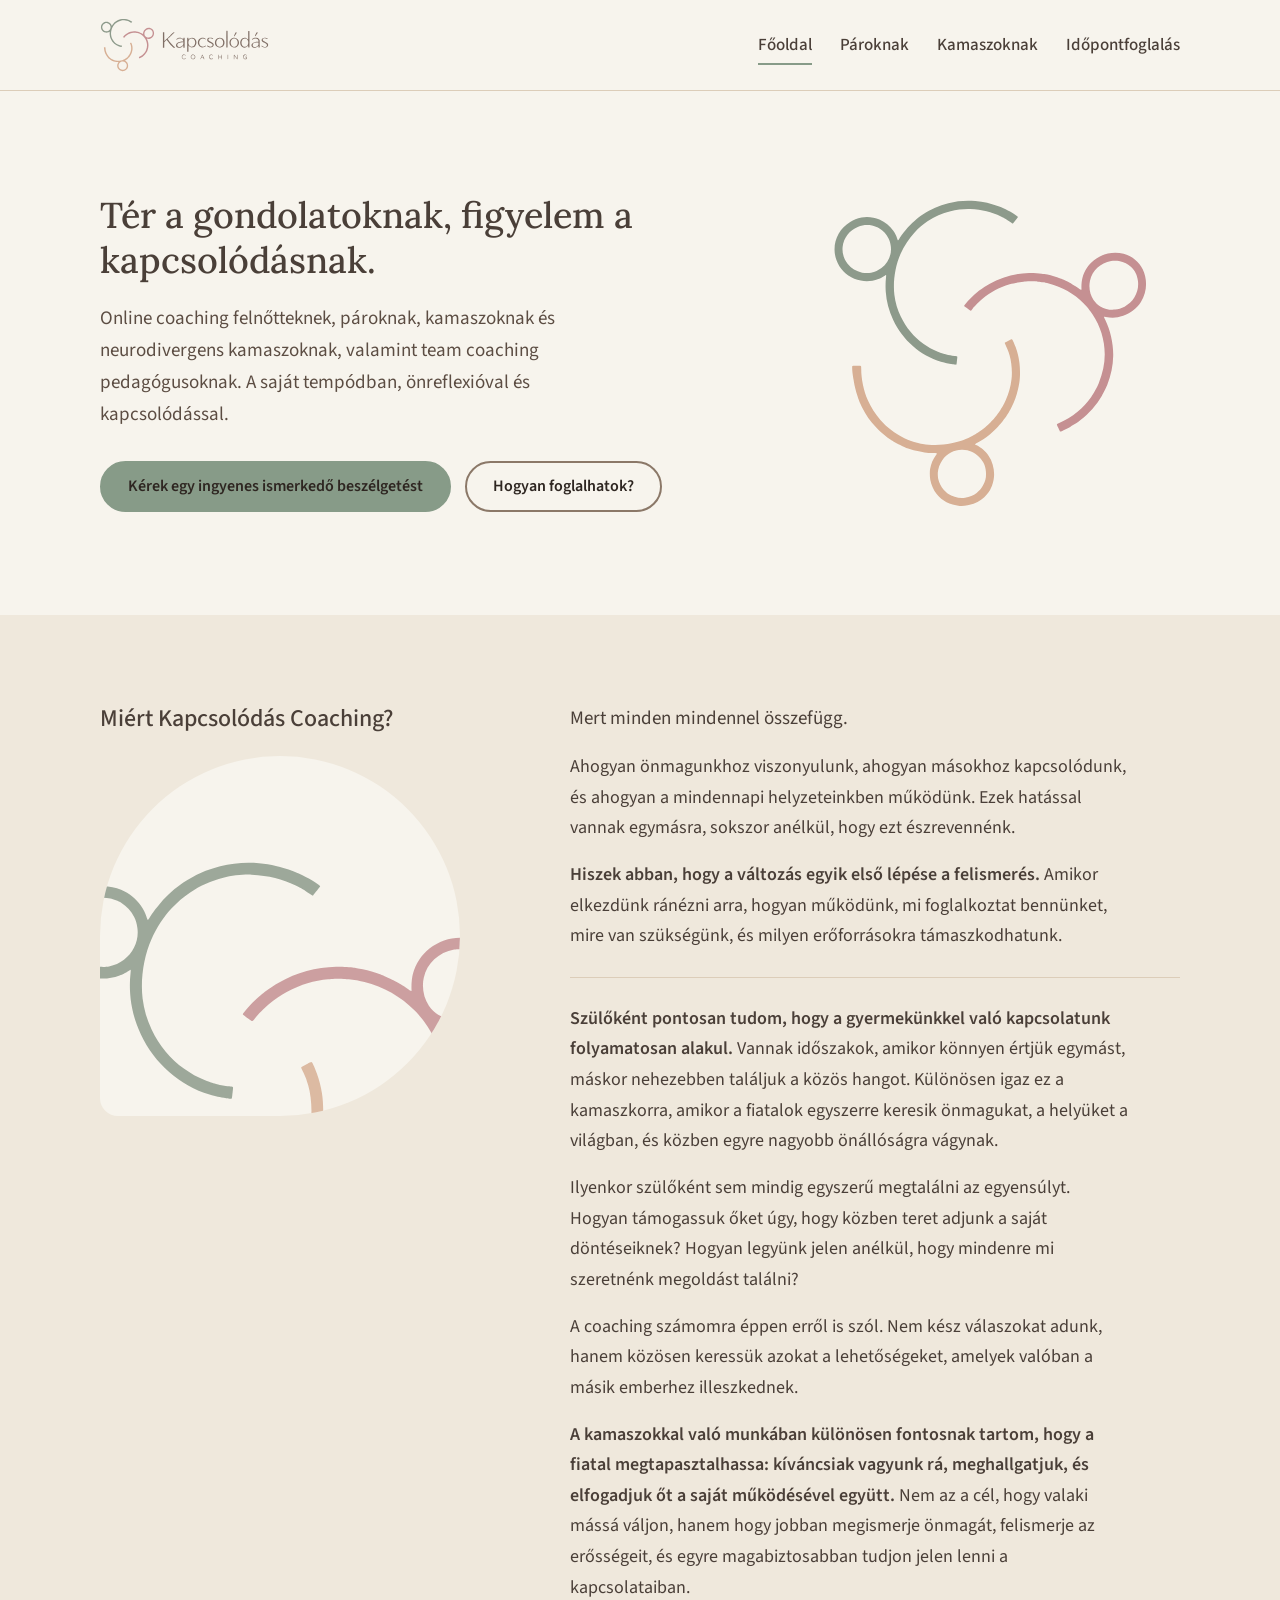
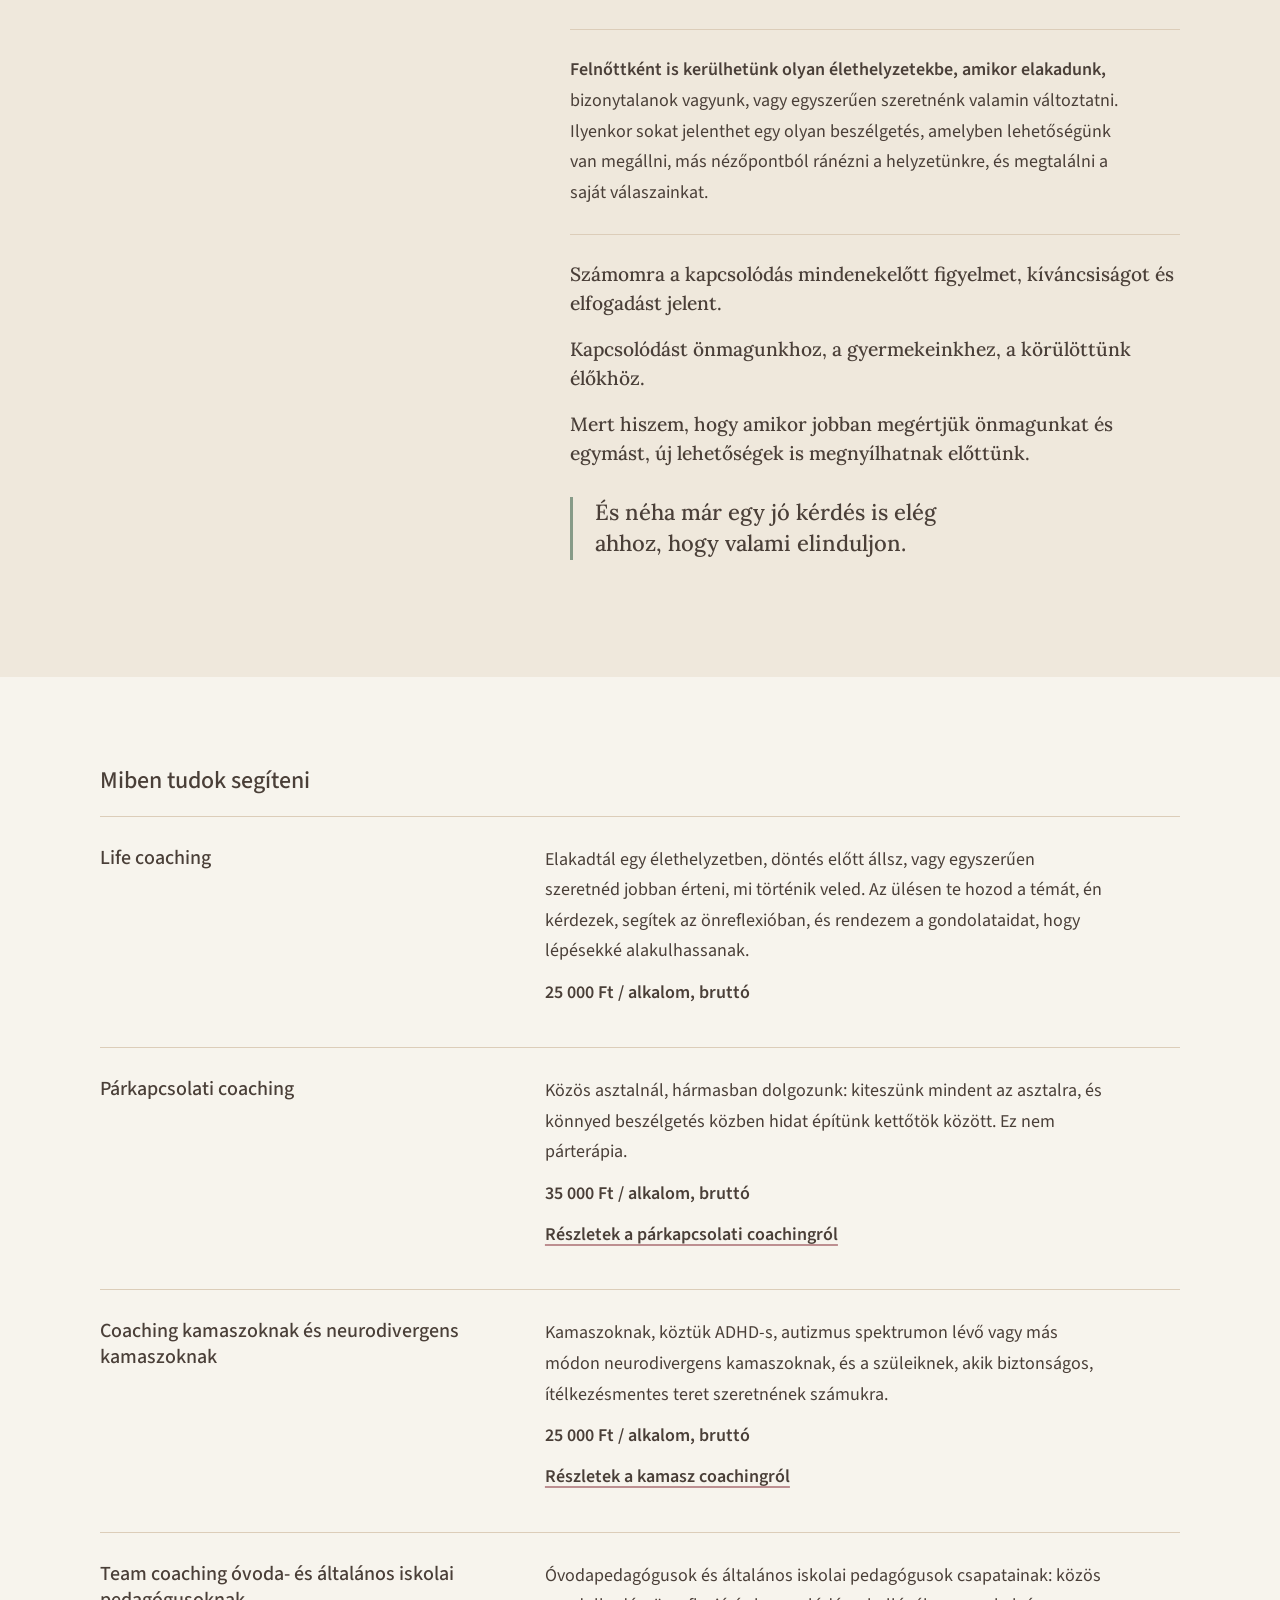
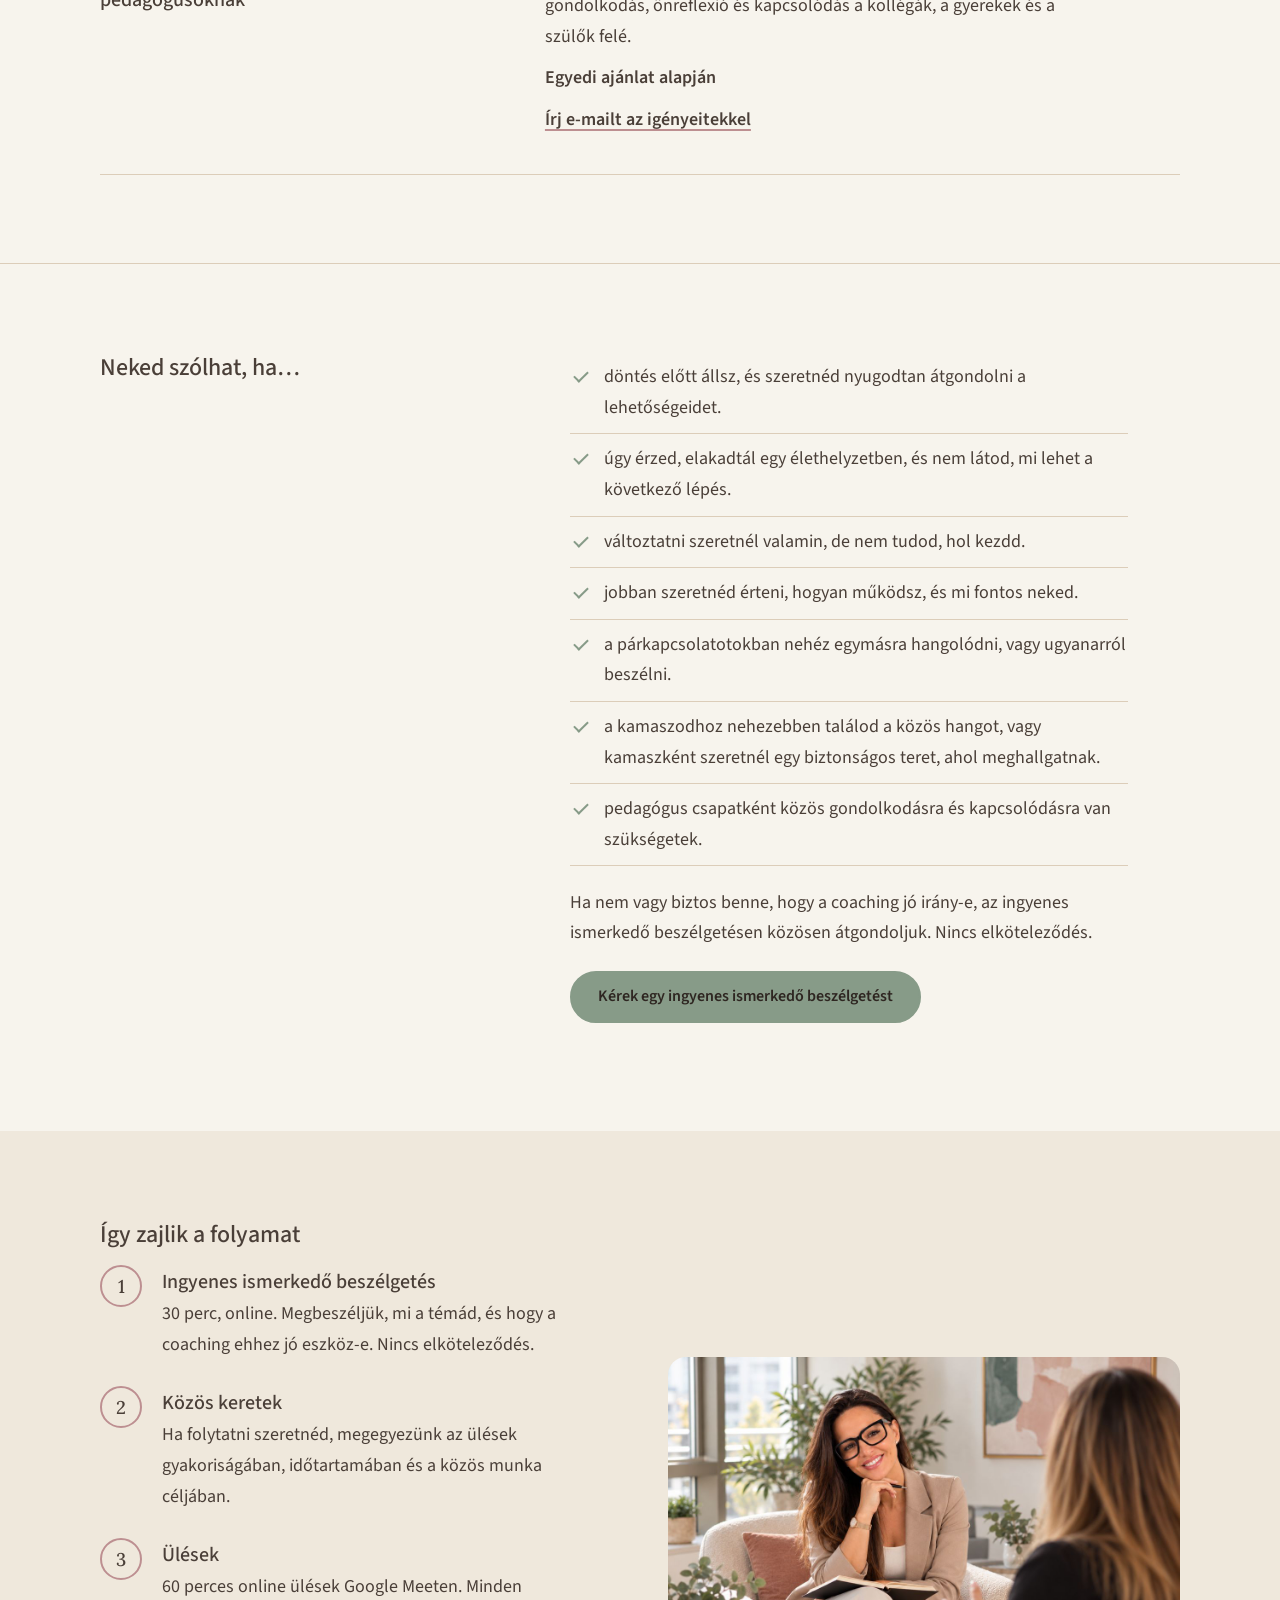
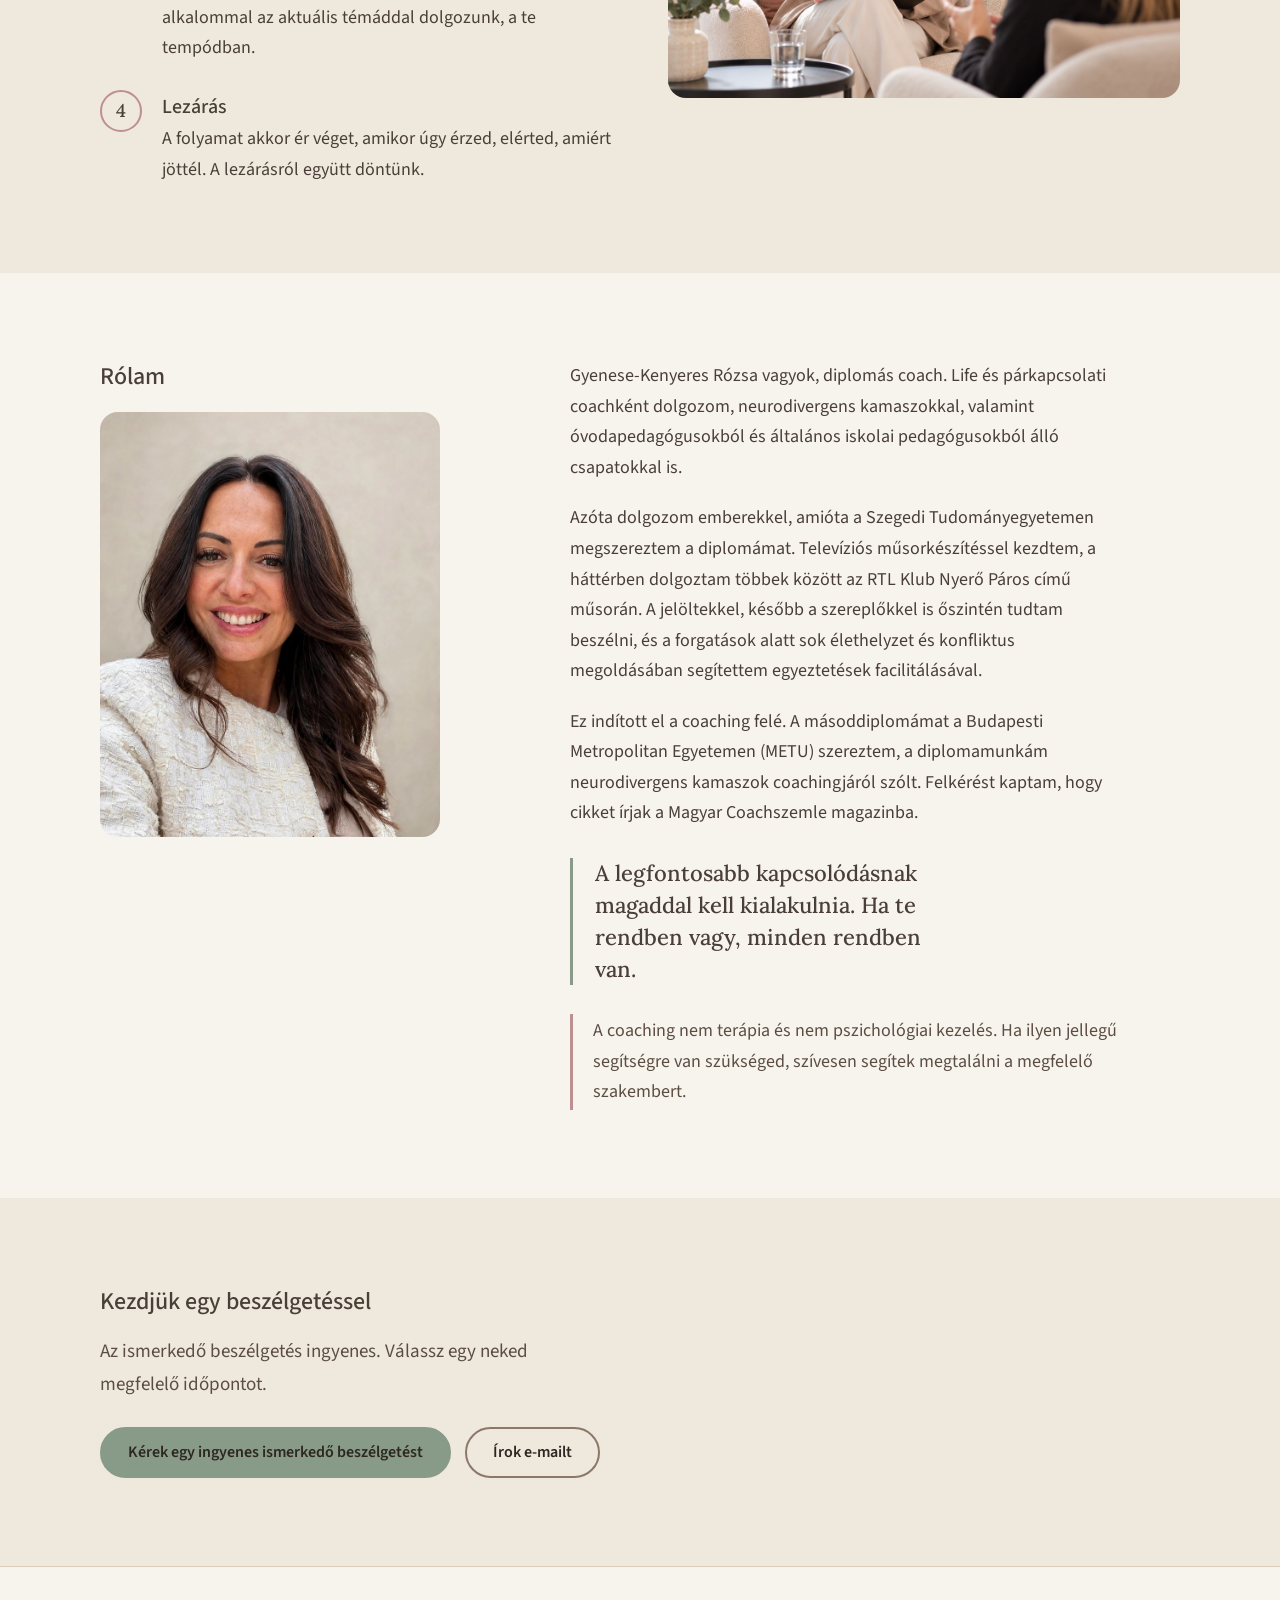
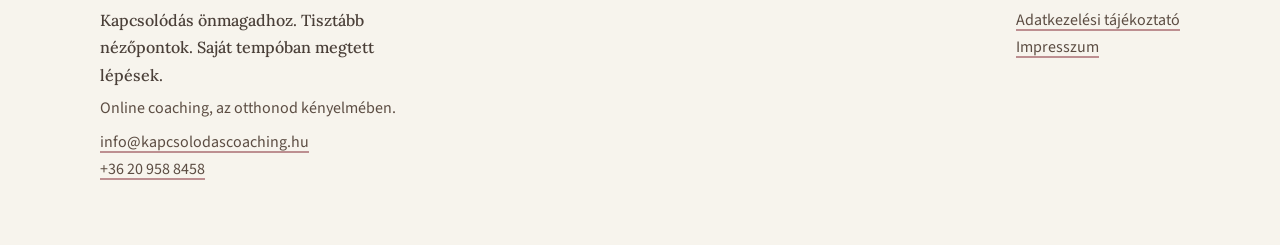
==== index.html @ bb59a389 "Add files via upload" ====
<!doctype html>
<html lang="hu">
<head>
<meta charset="utf-8">
<meta name="viewport" content="width=device-width, initial-scale=1">
<title>Kapcsolódás Coaching | Online coaching felnőtteknek, pároknak és kamaszoknak</title>
<meta name="description" content="Kapcsolódás Coaching online coach: life és párkapcsolati coaching, coaching kamaszoknak és neurodivergens kamaszoknak, team coaching pedagógusoknak. Foglalj ingyenes ismerkedő beszélgetést.">
<link rel="canonical" href="https://kapcsolodascoaching.hu/">
<meta property="og:type" content="website">
<meta property="og:locale" content="hu_HU">
<meta property="og:title" content="Kapcsolódás Coaching | Online coaching felnőtteknek, pároknak és kamaszoknak">
<meta property="og:description" content="Kapcsolódás Coaching online coach: life és párkapcsolati coaching, coaching kamaszoknak és neurodivergens kamaszoknak, team coaching pedagógusoknak. Foglalj ingyenes ismerkedő beszélgetést.">
<meta property="og:image" content="https://kapcsolodascoaching.hu/assets/og.png">
<meta name="twitter:card" content="summary_large_image">
<script type="application/ld+json">
{
  "@context": "https://schema.org",
  "@graph": [
    {
      "@type": "ProfessionalService",
      "@id": "https://kapcsolodascoaching.hu/#organization",
      "name": "Kapcsolódás Coaching",
      "url": "https://kapcsolodascoaching.hu/",
      "description": "Online coaching felnőtteknek, pároknak és neurodivergens kamaszoknak, valamint team coaching óvoda- és általános iskolai pedagógusoknak.",
      "logo": "https://kapcsolodascoaching.hu/assets/logo-720.png",
      "image": "https://kapcsolodascoaching.hu/assets/og.png",
      "areaServed": {
        "@type": "Country",
        "name": "Magyarország"
      },
      "contactPoint": {
        "@type": "ContactPoint",
        "contactType": "customer service",
        "availableLanguage": "hu",
        "telephone": "+36209588458",
        "email": "info@kapcsolodascoaching.hu"
      },
      "hasOfferCatalog": {
        "@type": "OfferCatalog",
        "name": "Szolgáltatások",
        "itemListElement": [
          {
            "@type": "Offer",
            "itemOffered": {
              "@type": "Service",
              "name": "Ismerkedő beszélgetés (ingyenes)"
            },
            "priceCurrency": "HUF",
            "price": "0"
          },
          {
            "@type": "Offer",
            "itemOffered": {
              "@type": "Service",
              "name": "Life coaching"
            },
            "priceCurrency": "HUF",
            "price": "25000",
            "priceSpecification": {
              "@type": "PriceSpecification",
              "price": "25000",
              "priceCurrency": "HUF",
              "valueAddedTaxIncluded": true
            }
          },
          {
            "@type": "Offer",
            "itemOffered": {
              "@type": "Service",
              "name": "Párkapcsolati coaching"
            },
            "priceCurrency": "HUF",
            "price": "35000",
            "priceSpecification": {
              "@type": "PriceSpecification",
              "price": "35000",
              "priceCurrency": "HUF",
              "valueAddedTaxIncluded": true
            }
          },
          {
            "@type": "Offer",
            "itemOffered": {
              "@type": "Service",
              "name": "Coaching kamaszoknak és neurodivergens kamaszoknak"
            },
            "priceCurrency": "HUF",
            "price": "25000",
            "priceSpecification": {
              "@type": "PriceSpecification",
              "price": "25000",
              "priceCurrency": "HUF",
              "valueAddedTaxIncluded": true
            }
          },
          {
            "@type": "Offer",
            "itemOffered": {
              "@type": "Service",
              "name": "Team coaching óvoda- és általános iskolai pedagógusoknak"
            }
          }
        ]
      },
      "telephone": "+36209588458",
      "sameAs": [
        "https://www.linkedin.com/showcase/kapcsolodas-coaching/"
      ],
      "email": "info@kapcsolodascoaching.hu",
      "parentOrganization": {
        "@type": "Organization",
        "name": "DTA Consulting Kft.",
        "legalName": "DTA Consulting Kereskedelmi és Szolgáltató Korlátolt Felelősségű Társaság",
        "address": {
          "@type": "PostalAddress",
          "postalCode": "1133",
          "addressLocality": "Budapest",
          "streetAddress": "Váci út 76. 3. em.",
          "addressCountry": "HU"
        }
      }
    },
    {
      "@type": "WebSite",
      "@id": "https://kapcsolodascoaching.hu/#website",
      "name": "Kapcsolódás Coaching",
      "url": "https://kapcsolodascoaching.hu/",
      "inLanguage": "hu",
      "publisher": {
        "@id": "https://kapcsolodascoaching.hu/#organization"
      }
    },
    {
      "@type": "Person",
      "@id": "https://kapcsolodascoaching.hu/#coach",
      "name": "Gyenese-Kenyeres Rózsa",
      "jobTitle": "Coach",
      "worksFor": {
        "@id": "https://kapcsolodascoaching.hu/#organization"
      },
      "url": "https://kapcsolodascoaching.hu/#rolam",
      "image": "https://kapcsolodascoaching.hu/assets/rozsa.jpg"
    }
  ]
}
</script>
<meta name="theme-color" content="#F7F4ED">
<link rel="icon" href="assets/favicon.svg" type="image/svg+xml">
<link rel="apple-touch-icon" href="assets/apple-touch-icon.png">
<link rel="stylesheet" href="assets/fonts.css">
<link rel="stylesheet" href="assets/style.css">
<link rel="preload" href="assets/fonts/source-sans-3-latin-ext-400-normal.woff2" as="font" type="font/woff2" crossorigin>
</head>
<body>
<a class="skip" href="#tartalom">Ugrás a tartalomra</a>
<header class="site"><div class="wrap">
<a class="logo" href="index.html"><img src="assets/logo-horizontal.svg" alt="Kapcsolódás Coaching" width="170" height="54"></a>
<nav aria-label="Fő menü"><ul><li><a href="index.html" aria-current="page">Főoldal</a></li><li><a href="parkapcsolati.html">Pároknak</a></li><li><a href="kamaszok.html">Kamaszoknak</a></li><li><a href="foglalas.html">Időpontfoglalás</a></li></ul></nav>
</div></header>
<main id="tartalom">
<section class="hero hero-split">
  <div class="wrap">
    <div>
      <h1>Tér a gondolatoknak, figyelem a kapcsolódásnak.</h1>
      <p class="lead">Online coaching felnőtteknek, pároknak, kamaszoknak és neurodivergens kamaszoknak, valamint team coaching pedagógusoknak. A saját tempódban, önreflexióval és kapcsolódással.</p>
      <div class="actions">
        <a class="btn" href="https://calendar.google.com/calendar/u/0/appointments/schedules/AcZssZ18UnJL9mykO5H6ke5_h1Ri6ztLCyt28_l9wbtVGC3lF9zkRN8YsLWIUeOnDKF8heq-Guiknu7d">Kérek egy ingyenes ismerkedő beszélgetést</a>
        <a class="btn quiet" href="foglalas.html">Hogyan foglalhatok?</a>
      </div>
    </div>
    <div class="hero-mark" aria-hidden="true"><img src="assets/logo-mark.svg" alt="" width="738" height="724"></div>
  </div>
</section>

<section class="block tint" id="miert">
  <div class="wrap two">
    <div class="why-side">
      <h2>Miért Kapcsolódás Coaching?</h2>
      <div class="why-art" aria-hidden="true"><img src="assets/logo-mark.svg" alt="" width="738" height="724"></div>
    </div>
    <div>
      <div class="grp">
        <p class="lead" style="color:var(--text)">Mert minden mindennel összefügg.</p>
        <p>Ahogyan önmagunkhoz viszonyulunk, ahogyan másokhoz kapcsolódunk, és ahogyan a mindennapi helyzeteinkben működünk. Ezek hatással vannak egymásra, sokszor anélkül, hogy ezt észrevennénk.</p>
        <p><strong>Hiszek abban, hogy a változás egyik első lépése a felismerés.</strong> Amikor elkezdünk ránézni arra, hogyan működünk, mi foglalkoztat bennünket, mire van szükségünk, és milyen erőforrásokra támaszkodhatunk.</p>
      </div>
      <div class="grp">
        <p><strong>Szülőként pontosan tudom, hogy a gyermekünkkel való kapcsolatunk folyamatosan alakul.</strong> Vannak időszakok, amikor könnyen értjük egymást, máskor nehezebben találjuk a közös hangot. Különösen igaz ez a kamaszkorra, amikor a fiatalok egyszerre keresik önmagukat, a helyüket a világban, és közben egyre nagyobb önállóságra vágynak.</p>
        <p>Ilyenkor szülőként sem mindig egyszerű megtalálni az egyensúlyt. Hogyan támogassuk őket úgy, hogy közben teret adjunk a saját döntéseiknek? Hogyan legyünk jelen anélkül, hogy mindenre mi szeretnénk megoldást találni?</p>
        <p>A coaching számomra éppen erről is szól. Nem kész válaszokat adunk, hanem közösen keressük azokat a lehetőségeket, amelyek valóban a másik emberhez illeszkednek.</p>
        <p><strong>A kamaszokkal való munkában különösen fontosnak tartom, hogy a fiatal megtapasztalhassa: kíváncsiak vagyunk rá, meghallgatjuk, és elfogadjuk őt a saját működésével együtt.</strong> Nem az a cél, hogy valaki mássá váljon, hanem hogy jobban megismerje önmagát, felismerje az erősségeit, és egyre magabiztosabban tudjon jelen lenni a kapcsolataiban.</p>
      </div>
      <div class="grp">
        <p><strong>Felnőttként is kerülhetünk olyan élethelyzetekbe, amikor elakadunk,</strong> bizonytalanok vagyunk, vagy egyszerűen szeretnénk valamin változtatni. Ilyenkor sokat jelenthet egy olyan beszélgetés, amelyben lehetőségünk van megállni, más nézőpontból ránézni a helyzetünkre, és megtalálni a saját válaszainkat.</p>
      </div>
      <div class="grp pull">
        <p>Számomra a kapcsolódás mindenekelőtt figyelmet, kíváncsiságot és elfogadást jelent.</p>
        <p>Kapcsolódást önmagunkhoz, a gyermekeinkhez, a körülöttünk élőkhöz.</p>
        <p>Mert hiszem, hogy amikor jobban megértjük önmagunkat és egymást, új lehetőségek is megnyílhatnak előttünk.</p>
      </div>
      <blockquote class="credo"><p>És néha már egy jó kérdés is elég ahhoz, hogy valami elinduljon.</p></blockquote>
    </div>
  </div>
</section>

<section class="block" id="mivel">
  <div class="wrap">
    <h2>Miben tudok segíteni</h2>
    <ul class="tracks">
      <li>
        <h3>Life coaching</h3>
        <div>
          <p>Elakadtál egy élethelyzetben, döntés előtt állsz, vagy egyszerűen szeretnéd jobban érteni, mi történik veled. Az ülésen te hozod a témát, én kérdezek, segítek az önreflexióban, és rendezem a gondolataidat, hogy lépésekké alakulhassanak.</p>
          <p class="price">25 000 Ft / alkalom, bruttó</p>
        </div>
      </li>
      <li>
        <h3>Párkapcsolati coaching</h3>
        <div>
          <p>Közös asztalnál, hármasban dolgozunk: kiteszünk mindent az asztalra, és könnyed beszélgetés közben hidat építünk kettőtök között. Ez nem párterápia.</p>
          <p class="price">35 000 Ft / alkalom, bruttó</p>
          <p><a class="more" href="parkapcsolati.html">Részletek a párkapcsolati coachingról</a></p>
        </div>
      </li>
      <li>
        <h3>Coaching kamaszoknak és neurodivergens kamaszoknak</h3>
        <div>
          <p>Kamaszoknak, köztük ADHD-s, autizmus spektrumon lévő vagy más módon neurodivergens kamaszoknak, és a szüleiknek, akik biztonságos, ítélkezésmentes teret szeretnének számukra.</p>
          <p class="price">25 000 Ft / alkalom, bruttó</p>
          <p><a class="more" href="kamaszok.html">Részletek a kamasz coachingról</a></p>
        </div>
      </li>
      <li>
        <h3>Team coaching óvoda- és általános iskolai pedagógusoknak</h3>
        <div>
          <p>Óvodapedagógusok és általános iskolai pedagógusok csapatainak: közös gondolkodás, önreflexió és kapcsolódás a kollégák, a gyerekek és a szülők felé.</p>
          <p class="price">Egyedi ajánlat alapján</p>
          <p><a class="more" href="mailto:info@kapcsolodascoaching.hu?subject=Pedag%C3%B3gus%20team%20coaching">Írj e-mailt az igényeitekkel</a></p>
        </div>
      </li>
    </ul>
  </div>
</section>

<section class="block" id="kinek" style="border-top:1px solid var(--beige)">
  <div class="wrap two">
    <h2>Neked szólhat, ha…</h2>
    <div>
      <ul class="checks">
        <li>döntés előtt állsz, és szeretnéd nyugodtan átgondolni a lehetőségeidet.</li>
        <li>úgy érzed, elakadtál egy élethelyzetben, és nem látod, mi lehet a következő lépés.</li>
        <li>változtatni szeretnél valamin, de nem tudod, hol kezdd.</li>
        <li>jobban szeretnéd érteni, hogyan működsz, és mi fontos neked.</li>
        <li>a párkapcsolatotokban nehéz egymásra hangolódni, vagy ugyanarról beszélni.</li>
        <li>a kamaszodhoz nehezebben találod a közös hangot, vagy kamaszként szeretnél egy biztonságos teret, ahol meghallgatnak.</li>
        <li>pedagógus csapatként közös gondolkodásra és kapcsolódásra van szükségetek.</li>
      </ul>
      <p>Ha nem vagy biztos benne, hogy a coaching jó irány-e, az ingyenes ismerkedő beszélgetésen közösen átgondoljuk. Nincs elköteleződés.</p>
      <p style="margin-top:1.4rem"><a class="btn" href="https://calendar.google.com/calendar/u/0/appointments/schedules/AcZssZ18UnJL9mykO5H6ke5_h1Ri6ztLCyt28_l9wbtVGC3lF9zkRN8YsLWIUeOnDKF8heq-Guiknu7d">Kérek egy ingyenes ismerkedő beszélgetést</a></p>
    </div>
  </div>
</section>

<section class="block tint" id="menete">
  <div class="wrap">
    <h2>Így zajlik a folyamat</h2>
    <div class="process">
    <ol class="steps">
      <li>
        <h3>Ingyenes ismerkedő beszélgetés</h3>
        <p>30 perc, online. Megbeszéljük, mi a témád, és hogy a coaching ehhez jó eszköz-e. Nincs elköteleződés.</p>
      </li>
      <li>
        <h3>Közös keretek</h3>
        <p>Ha folytatni szeretnéd, megegyezünk az ülések gyakoriságában, időtartamában és a közös munka céljában.</p>
      </li>
      <li>
        <h3>Ülések</h3>
        <p>60 perces online ülések Google Meeten. Minden alkalommal az aktuális témáddal dolgozunk, a te tempódban.</p>
      </li>
      <li>
        <h3>Lezárás</h3>
        <p>A folyamat akkor ér véget, amikor úgy érzed, elérted, amiért jöttél. A lezárásról együtt döntünk.</p>
      </li>
    </ol>
    <figure class="scene"><img src="assets/coaching-beszelgetes.jpg" alt="Coaching beszélgetés: a coach mosolyogva figyel az ügyfelére" width="1200" height="800" loading="lazy"></figure>
    </div>
  </div>
</section>

<section class="block" id="rolam">
  <div class="wrap two">
    <div>
      <h2>Rólam</h2>
      <figure class="portrait"><img src="assets/rozsa.jpg" alt="Gyenese-Kenyeres Rózsa, a Kapcsolódás Coaching coachja" width="800" height="1000" loading="lazy"></figure>
    </div>
    <div>
      <p>Gyenese-Kenyeres Rózsa vagyok, diplomás coach. Life és párkapcsolati coachként dolgozom, neurodivergens kamaszokkal, valamint óvodapedagógusokból és általános iskolai pedagógusokból álló csapatokkal is.</p>
<p>Azóta dolgozom emberekkel, amióta a Szegedi Tudományegyetemen megszereztem a diplomámat. Televíziós műsorkészítéssel kezdtem, a háttérben dolgoztam többek között az RTL Klub Nyerő Páros című műsorán. A jelöltekkel, később a szereplőkkel is őszintén tudtam beszélni, és a forgatások alatt sok élethelyzet és konfliktus megoldásában segítettem egyeztetések facilitálásával.</p>
<p>Ez indított el a coaching felé. A másoddiplomámat a Budapesti Metropolitan Egyetemen (METU) szereztem, a diplomamunkám neurodivergens kamaszok coachingjáról szólt. Felkérést kaptam, hogy cikket írjak a Magyar Coachszemle magazinba.</p>
      
      <blockquote class="credo"><p>A legfontosabb kapcsolódásnak magaddal kell kialakulnia. Ha te rendben vagy, minden rendben van.</p></blockquote>
      <div class="note"><p>A coaching nem terápia és nem pszichológiai kezelés. Ha ilyen jellegű segítségre van szükséged, szívesen segítek megtalálni a megfelelő szakembert.</p></div>
    </div>
  </div>
</section>

<section class="block tint">
  <div class="wrap">
    <h2>Kezdjük egy beszélgetéssel</h2>
    <p class="lead">Az ismerkedő beszélgetés ingyenes. Válassz egy neked megfelelő időpontot.</p>
    <div class="actions" style="margin-top:1.6rem">
      <a class="btn" href="https://calendar.google.com/calendar/u/0/appointments/schedules/AcZssZ18UnJL9mykO5H6ke5_h1Ri6ztLCyt28_l9wbtVGC3lF9zkRN8YsLWIUeOnDKF8heq-Guiknu7d">Kérek egy ingyenes ismerkedő beszélgetést</a>
      <a class="btn quiet" href="mailto:info@kapcsolodascoaching.hu">Írok e-mailt</a>
    </div>
  </div>
</section>

</main>
<footer class="site"><div class="wrap">
<div>
<p class="tagline">Kapcsolódás önmagadhoz. Tisztább nézőpontok. Saját tempóban megtett lépések.</p>
<p>Online coaching, az otthonod kényelmében.</p>
<p><a href="mailto:info@kapcsolodascoaching.hu">info@kapcsolodascoaching.hu</a><br><a href="tel:+36209588458">+36 20 958 8458</a></p>
</div>
<ul>
<li><a href="adatkezeles.html">Adatkezelési tájékoztató</a></li>
<li><a href="impresszum.html">Impresszum</a></li>
</ul>
</div></footer>
<script data-goatcounter="https://kapcsolodas.goatcounter.com/count" async src="https://gc.zgo.at/count.js"></script>
</body>
</html>
---- assets/fonts.css ----
@font-face{font-family:"Lora";font-weight:500;font-display:swap;src:url(fonts/lora-latin-ext-500-normal.woff2) format("woff2");unicode-range:U+0100-02BA,U+02BD-02C5,U+02C7-02CC,U+02CE-02D7,U+02DD-02FF,U+0304,U+0308,U+0329,U+1D00-1DBF,U+1E00-1E9F,U+1EF2-1EFF,U+2020,U+20A0-20AB,U+20AD-20C0,U+2113,U+2C60-2C7F,U+A720-A7FF}
@font-face{font-family:"Lora";font-weight:500;font-display:swap;src:url(fonts/lora-latin-500-normal.woff2) format("woff2");unicode-range:U+0000-00FF,U+0131,U+0152-0153,U+02BB-02BC,U+02C6,U+02DA,U+02DC,U+0304,U+0308,U+0329,U+2000-206F,U+20AC,U+2122,U+2191,U+2193,U+2212,U+2215,U+FEFF,U+FFFD}
@font-face{font-family:"Lora";font-weight:600;font-display:swap;src:url(fonts/lora-latin-ext-600-normal.woff2) format("woff2");unicode-range:U+0100-02BA,U+02BD-02C5,U+02C7-02CC,U+02CE-02D7,U+02DD-02FF,U+0304,U+0308,U+0329,U+1D00-1DBF,U+1E00-1E9F,U+1EF2-1EFF,U+2020,U+20A0-20AB,U+20AD-20C0,U+2113,U+2C60-2C7F,U+A720-A7FF}
@font-face{font-family:"Lora";font-weight:600;font-display:swap;src:url(fonts/lora-latin-600-normal.woff2) format("woff2");unicode-range:U+0000-00FF,U+0131,U+0152-0153,U+02BB-02BC,U+02C6,U+02DA,U+02DC,U+0304,U+0308,U+0329,U+2000-206F,U+20AC,U+2122,U+2191,U+2193,U+2212,U+2215,U+FEFF,U+FFFD}
@font-face{font-family:"Source Sans 3";font-weight:400;font-display:swap;src:url(fonts/source-sans-3-latin-ext-400-normal.woff2) format("woff2");unicode-range:U+0100-02BA,U+02BD-02C5,U+02C7-02CC,U+02CE-02D7,U+02DD-02FF,U+0304,U+0308,U+0329,U+1D00-1DBF,U+1E00-1E9F,U+1EF2-1EFF,U+2020,U+20A0-20AB,U+20AD-20C0,U+2113,U+2C60-2C7F,U+A720-A7FF}
@font-face{font-family:"Source Sans 3";font-weight:400;font-display:swap;src:url(fonts/source-sans-3-latin-400-normal.woff2) format("woff2");unicode-range:U+0000-00FF,U+0131,U+0152-0153,U+02BB-02BC,U+02C6,U+02DA,U+02DC,U+0304,U+0308,U+0329,U+2000-206F,U+20AC,U+2122,U+2191,U+2193,U+2212,U+2215,U+FEFF,U+FFFD}
@font-face{font-family:"Source Sans 3";font-weight:500;font-display:swap;src:url(fonts/source-sans-3-latin-ext-500-normal.woff2) format("woff2");unicode-range:U+0100-02BA,U+02BD-02C5,U+02C7-02CC,U+02CE-02D7,U+02DD-02FF,U+0304,U+0308,U+0329,U+1D00-1DBF,U+1E00-1E9F,U+1EF2-1EFF,U+2020,U+20A0-20AB,U+20AD-20C0,U+2113,U+2C60-2C7F,U+A720-A7FF}
@font-face{font-family:"Source Sans 3";font-weight:500;font-display:swap;src:url(fonts/source-sans-3-latin-500-normal.woff2) format("woff2");unicode-range:U+0000-00FF,U+0131,U+0152-0153,U+02BB-02BC,U+02C6,U+02DA,U+02DC,U+0304,U+0308,U+0329,U+2000-206F,U+20AC,U+2122,U+2191,U+2193,U+2212,U+2215,U+FEFF,U+FFFD}
@font-face{font-family:"Source Sans 3";font-weight:600;font-display:swap;src:url(fonts/source-sans-3-latin-ext-600-normal.woff2) format("woff2");unicode-range:U+0100-02BA,U+02BD-02C5,U+02C7-02CC,U+02CE-02D7,U+02DD-02FF,U+0304,U+0308,U+0329,U+1D00-1DBF,U+1E00-1E9F,U+1EF2-1EFF,U+2020,U+20A0-20AB,U+20AD-20C0,U+2113,U+2C60-2C7F,U+A720-A7FF}
@font-face{font-family:"Source Sans 3";font-weight:600;font-display:swap;src:url(fonts/source-sans-3-latin-600-normal.woff2) format("woff2");unicode-range:U+0000-00FF,U+0131,U+0152-0153,U+02BB-02BC,U+02C6,U+02DA,U+02DC,U+0304,U+0308,U+0329,U+2000-206F,U+20AC,U+2122,U+2191,U+2193,U+2212,U+2215,U+FEFF,U+FFFD}
---- assets/style.css ----
/* Kapcsolódás Coaching – arculat a lookbook szerint
   Színek: zsályazöld #879B88, púderrózsaszín #BD8F91, meleg bézs #DCCDB9, taupe #8B7868, törtfehér #F7F4ED
   Olvashatósághoz a lookbook sötét taupe szöveget javasol: #4A3F38 (a taupe sötétített árnyalata, kontraszt 9,3:1) */
:root{
  --offwhite:#F7F4ED;
  --tint:#EFE8DC;          /* a bézs világos árnyalata hátterekhez */
  --beige:#DCCDB9;
  --sage:#879B88;
  --rose:#BD8F91;
  --taupe:#8B7868;
  --text:#4A3F38;          /* törzsszöveg */
  --text-soft:#5C4D43;     /* másodlagos szöveg, kontraszt 7,4:1 */
  --btn-text:#2E2621;      /* szöveg a zsályazöld gombon, kontraszt 5:1 */
  --serif:"Lora",Georgia,"Times New Roman",serif;
  --sans:"Source Sans 3",system-ui,-apple-system,"Segoe UI",sans-serif;
  --gutter:clamp(20px,5vw,56px);
}
*,*::before,*::after{box-sizing:border-box}
html{-webkit-text-size-adjust:100%}
body{margin:0;background:var(--offwhite);color:var(--text);font-family:var(--sans);font-size:1.125rem;line-height:1.7}
img,svg{max-width:100%;display:block}
a{color:var(--text);text-decoration-line:underline;text-decoration-color:var(--rose);text-decoration-thickness:2px;text-underline-offset:.22em}
a:hover{text-decoration-color:var(--text)}
:focus-visible{outline:3px solid var(--text);outline-offset:3px;border-radius:3px}
.skip{position:absolute;left:-999px;top:8px;background:var(--text);color:#fff;padding:10px 16px;z-index:10}
.skip:focus{left:8px}
.wrap{width:min(100% - 2*var(--gutter),1080px);margin-inline:auto}

/* fejléc: vízszintes logó */
header.site{padding-block:18px;border-bottom:1px solid var(--beige)}
header.site .wrap{display:flex;flex-wrap:wrap;gap:14px 36px;align-items:center;justify-content:space-between}
.logo{display:block;line-height:0}
.logo img{height:54px;width:auto}
nav ul{display:flex;flex-wrap:wrap;gap:6px 28px;list-style:none;margin:0;padding:0}
nav a{text-decoration:none;font-weight:500;font-size:1.0625rem;padding:6px 0;border-bottom:2px solid transparent}
nav a:hover{border-bottom-color:var(--rose)}
nav a[aria-current="page"]{border-bottom-color:var(--sage)}

/* tipográfiai hierarchia a lookbook szerint */
h1{font-family:var(--serif);font-weight:500;font-size:clamp(1.75rem,4.2vw,2.25rem);line-height:1.25;margin:0;max-width:24ch}
h2{font-family:var(--sans);font-weight:500;font-size:clamp(1.35rem,2.6vw,1.5rem);line-height:1.3;margin:0 0 .8em}
h3{font-family:var(--sans);font-weight:500;font-size:1.25rem;line-height:1.3;margin:0 0 .35em}
p{margin:0 0 1.1em;max-width:62ch}
.lead{font-size:1.1875rem;color:var(--text-soft);max-width:52ch}

.hero{padding-block:clamp(48px,8vw,104px)}
.hero-split .wrap{display:grid;grid-template-columns:minmax(0,1.25fr) minmax(0,.75fr);gap:32px 64px;align-items:center}
.hero .lead{margin-top:1.2rem}
.hero .actions{margin-top:1.8rem}
.hero-mark{width:min(100%,320px);justify-self:center}
.hero-mark img{width:100%;height:auto}

.btn{display:inline-block;background:var(--sage);color:var(--btn-text);text-decoration:none;padding:13px 26px;border-radius:28px;font-weight:600;font-size:1rem;line-height:1.35;text-align:center;border:2px solid var(--sage)}
.btn:hover{background:var(--beige);border-color:var(--sage);color:var(--btn-text)}
.btn.quiet{background:transparent;border-color:var(--taupe)}
.btn.quiet:hover{background:var(--tint);border-color:var(--text)}
.actions{display:flex;flex-wrap:wrap;gap:14px}

section.block{padding-block:clamp(44px,7vw,88px)}
section.tint{background:var(--tint)}

/* szolgáltatások: sorok, nem kártyák */
.tracks{margin:0;padding:0;list-style:none;border-top:1px solid var(--beige)}
.tracks li{display:grid;grid-template-columns:minmax(0,1fr) minmax(0,1.6fr);gap:8px 48px;padding-block:28px;border-bottom:1px solid var(--beige)}
.tracks h3{margin:0}
.tracks p{margin:0 0 .6em}
.tracks a.more{font-weight:600}

.steps{margin:0;padding:0;list-style:none;counter-reset:s;display:grid;gap:30px;max-width:720px}
.steps li{counter-increment:s;padding-left:62px;position:relative}
.steps li::before{content:counter(s);position:absolute;left:0;top:-4px;width:42px;height:42px;border-radius:50%;border:2px solid var(--rose);display:grid;place-items:center;font-family:var(--serif);font-size:1.15rem;color:var(--text)}
.steps h3{margin-bottom:.2em}
.steps p{margin:0}

.two{display:grid;grid-template-columns:minmax(0,1fr) minmax(0,1.5fr);gap:24px 64px}
.note{border-left:3px solid var(--rose);padding:2px 0 2px 20px;color:var(--text-soft);max-width:62ch}
.note p{margin:0}
.credo{margin:1.6em 0;padding:0 0 0 22px;border-left:3px solid var(--sage);max-width:44ch}
.credo p{font-family:var(--serif);font-weight:500;font-size:1.375rem;line-height:1.45;margin:0;color:var(--text)}
.checks{list-style:none;margin:0 0 1.2em;padding:0;max-width:62ch}
.checks li{padding:10px 0 10px 34px;position:relative;border-bottom:1px solid var(--beige)}
.checks li::before{content:"";position:absolute;left:4px;top:19px;width:14px;height:8px;border-left:2px solid var(--sage);border-bottom:2px solid var(--sage);transform:rotate(-45deg)}

.bookgrid{display:grid;grid-template-columns:repeat(auto-fit,minmax(280px,1fr));gap:24px;margin-top:2rem}
.book{background:#fff;border:1px solid var(--beige);border-radius:14px;padding:28px}
.book h3{margin-bottom:.3em}
.book .meta{color:var(--text-soft);margin-bottom:1em}

footer.site{border-top:1px solid var(--beige);padding-block:40px 56px;color:var(--text-soft);font-size:1rem}
footer.site .wrap{display:flex;flex-wrap:wrap;gap:24px 48px;justify-content:space-between}
footer.site p{margin:0 0 .4em}
footer.site .tagline{font-family:var(--serif);font-weight:500;color:var(--text);max-width:34ch}
footer.site ul{list-style:none;margin:0;padding:0}
footer.site a{color:var(--text-soft)}

.legal h2{font-size:1.35rem;margin-top:2em}
.legal ul{max-width:62ch}
mark.todo{background:#FFE9A8;color:#4A3500;padding:0 .25em;border-radius:3px}

@media (max-width:820px){
  .hero-split .wrap{grid-template-columns:1fr}
  .hero-mark{display:none}
  .tracks li,.two{grid-template-columns:1fr}
  body{font-size:1.0625rem}
  .logo img{height:46px}
}
@media (prefers-reduced-motion:reduce){*{scroll-behavior:auto!important;transition:none!important}}

/* árak, portré */
.price{font-weight:600;color:var(--text)}
.portrait{margin:1.2rem 0 0;max-width:340px}
.portrait img{width:100%;height:auto;aspect-ratio:4/5;object-fit:cover;border-radius:18px;background:var(--tint)}
@media (max-width:820px){.portrait{max-width:280px}}

/* folyamat + fotó */
.process{display:grid;grid-template-columns:minmax(0,1fr) minmax(0,1fr);gap:32px 56px;align-items:center}
.scene{margin:0}
.scene img{width:100%;height:auto;aspect-ratio:3/2;object-fit:cover;border-radius:18px}
.portrait img{object-position:50% 30%}
@media (max-width:820px){.process{grid-template-columns:1fr}}

/* "Miért" szekció: logóból kivágott dekor */
.why-side{align-self:start;position:sticky;top:32px}
.why-art{margin-top:1.4rem;width:min(100%,360px);aspect-ratio:1/1;overflow:hidden;border-radius:50% 50% 50% 18px;background:var(--offwhite);position:relative}
.why-art img{position:absolute;width:128%;max-width:none;left:-14%;top:-10%;opacity:.85}
@media (max-width:820px){.why-side{position:static}.why-art{display:none}}
.grp{margin-top:1.6rem;padding-top:1.6rem;border-top:1px solid var(--beige)}
.grp:first-of-type{margin-top:0;padding-top:0;border-top:0}
.grp p{margin:0 0 .9em}
.grp p:last-child{margin-bottom:0}
.grp strong{font-weight:600;color:var(--text)}
.grp.pull p{font-family:var(--serif);font-size:1.2rem;line-height:1.5;color:var(--text)}
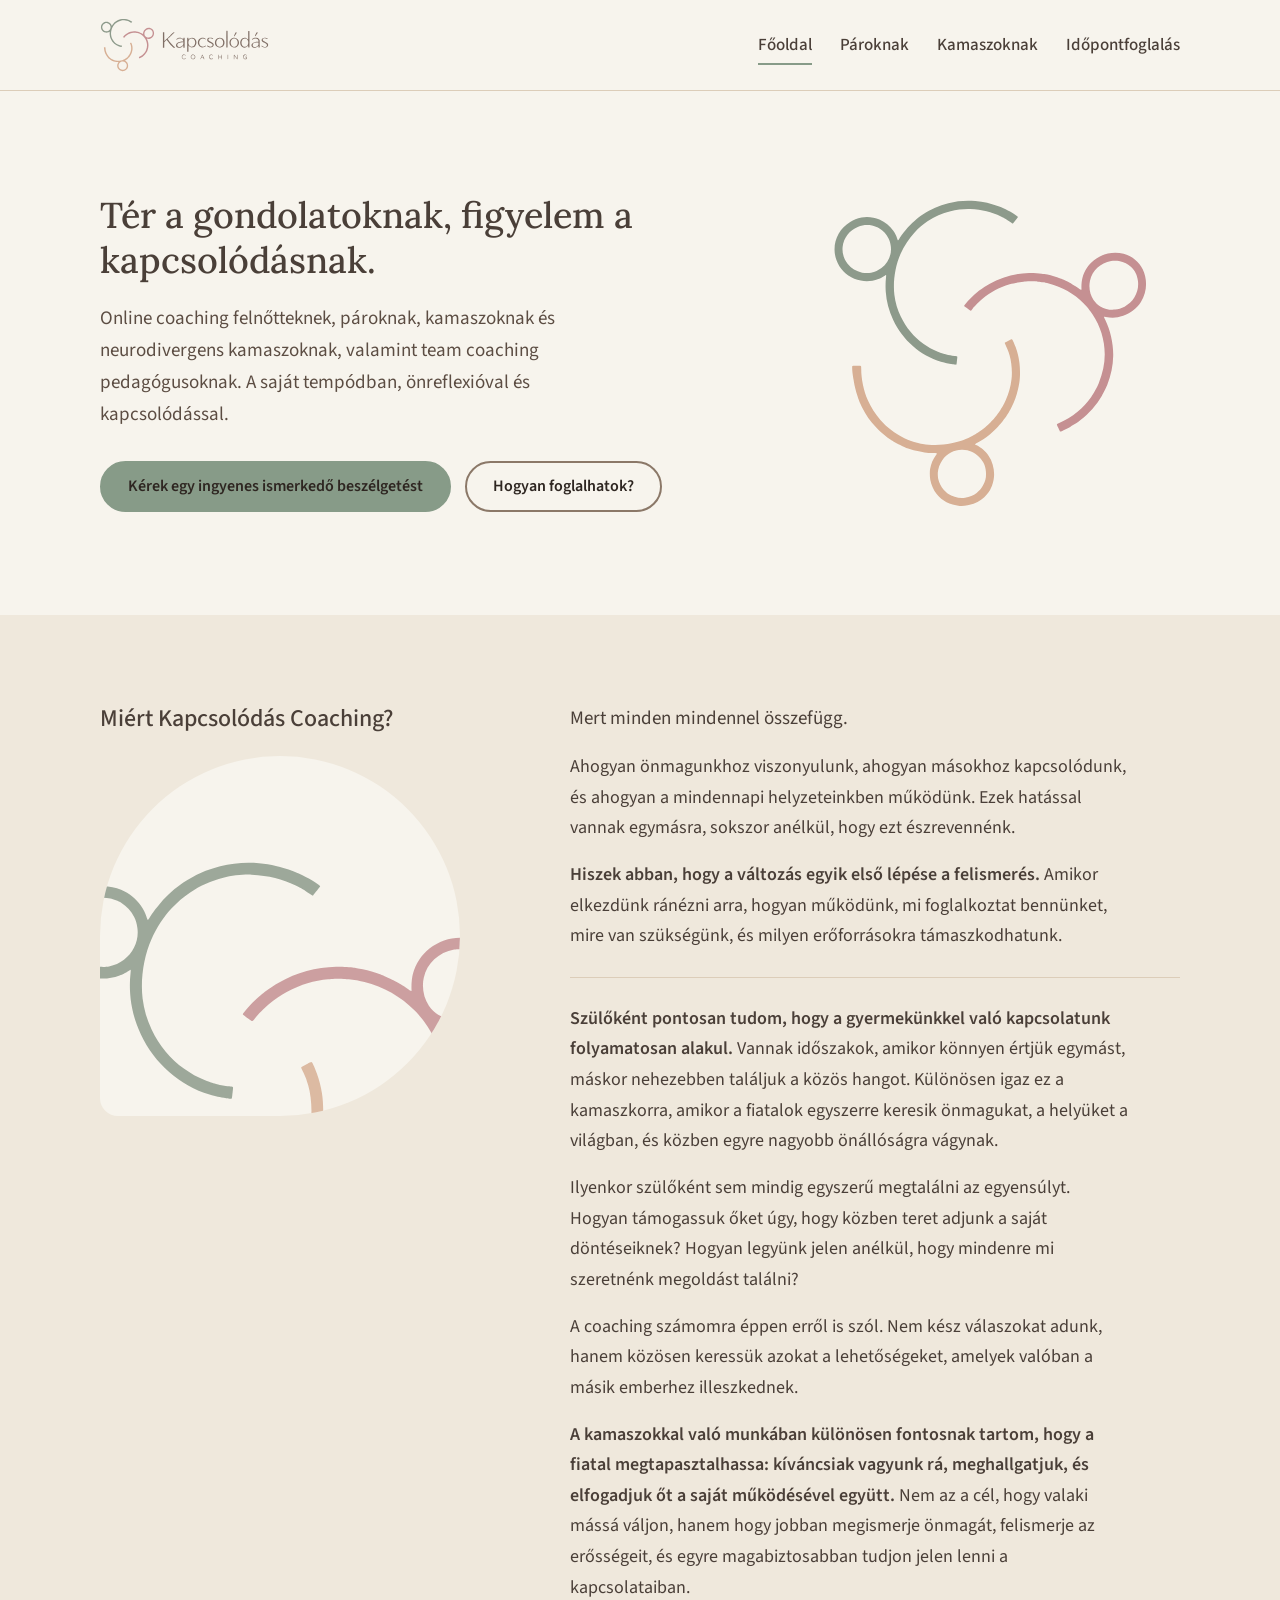
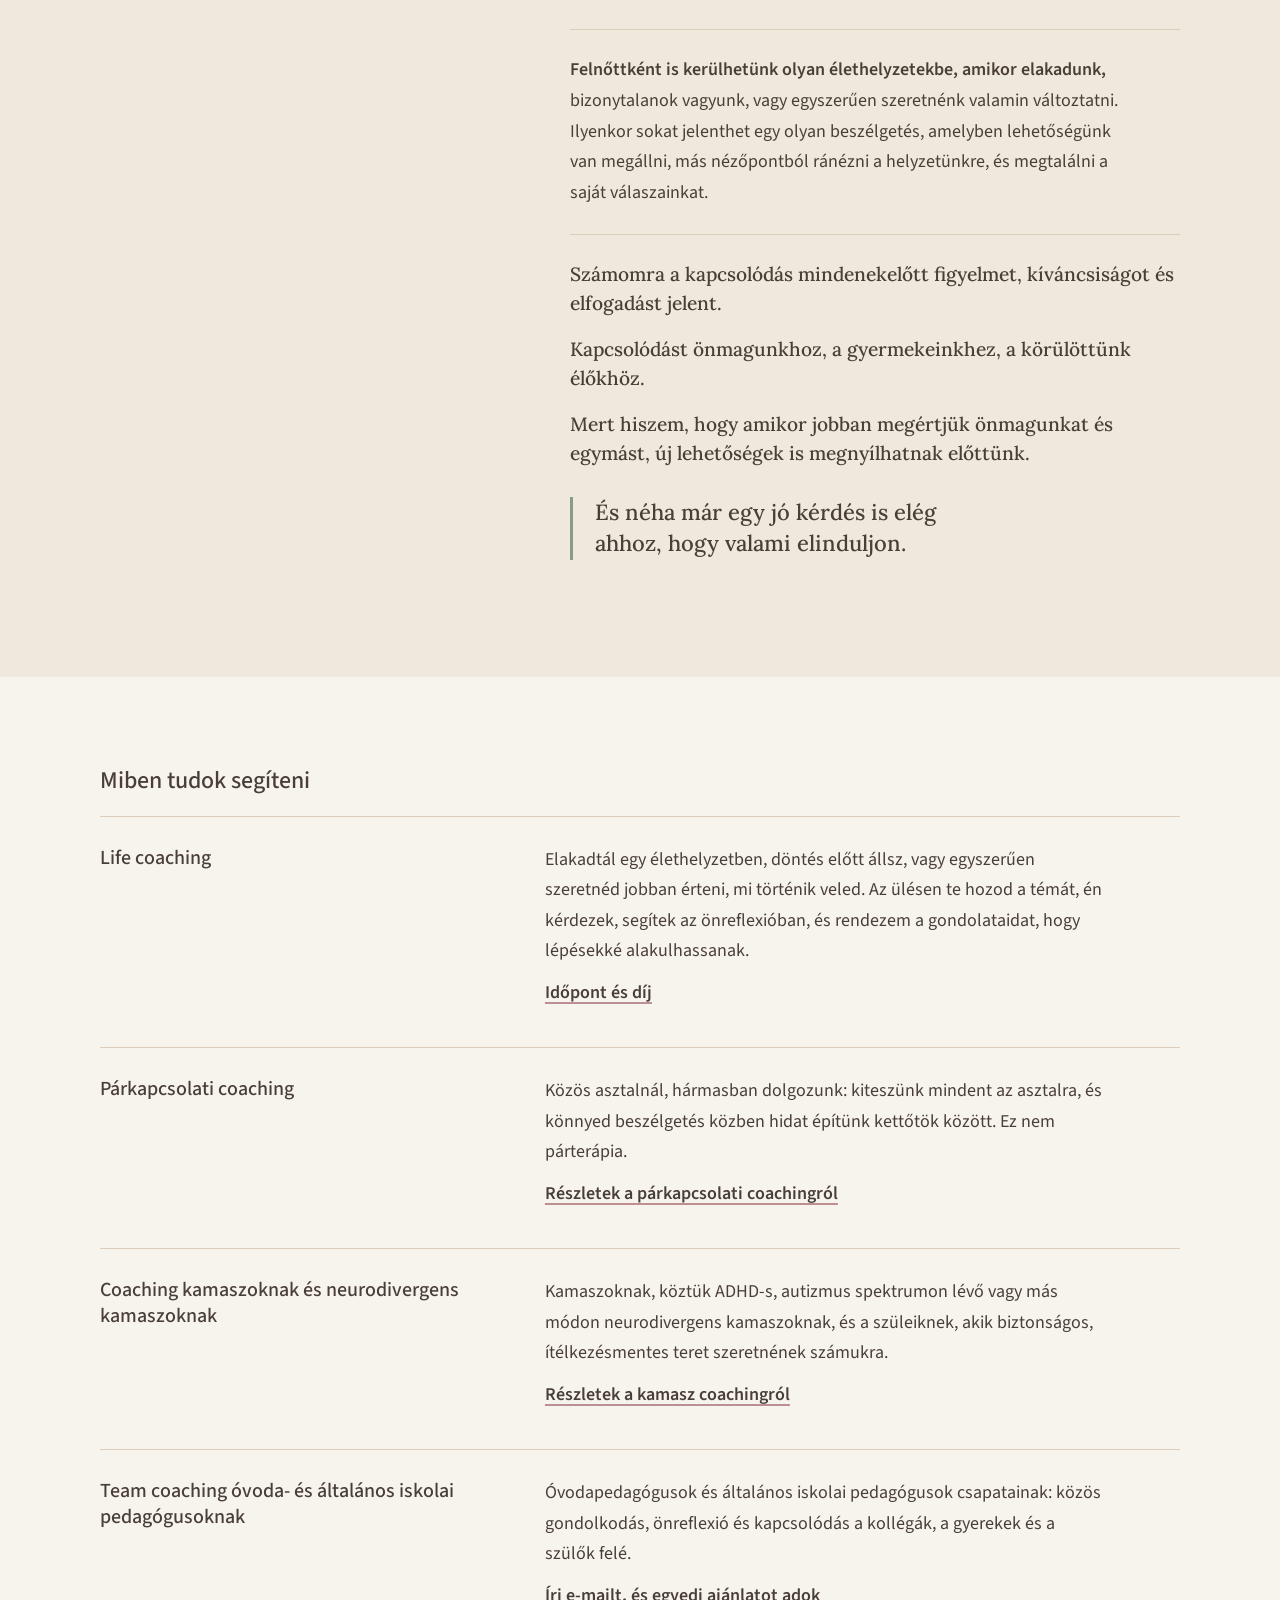
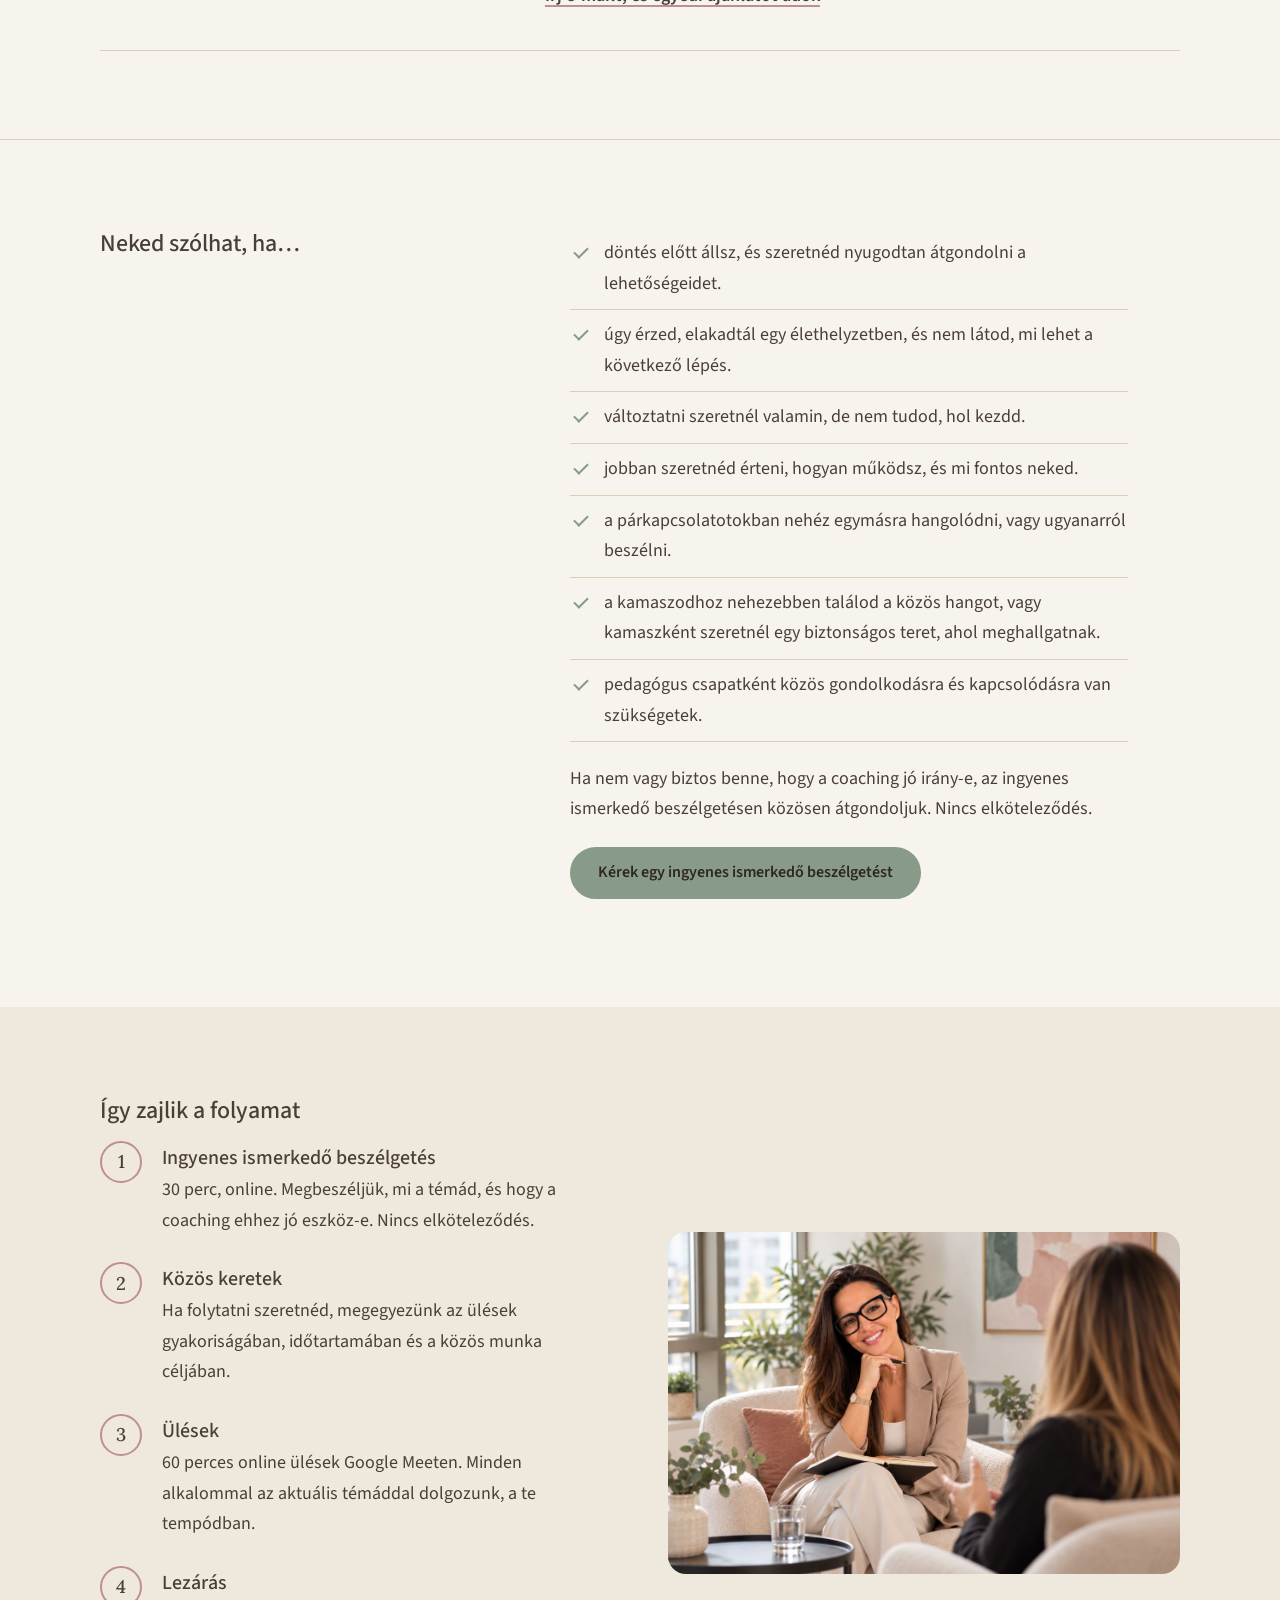
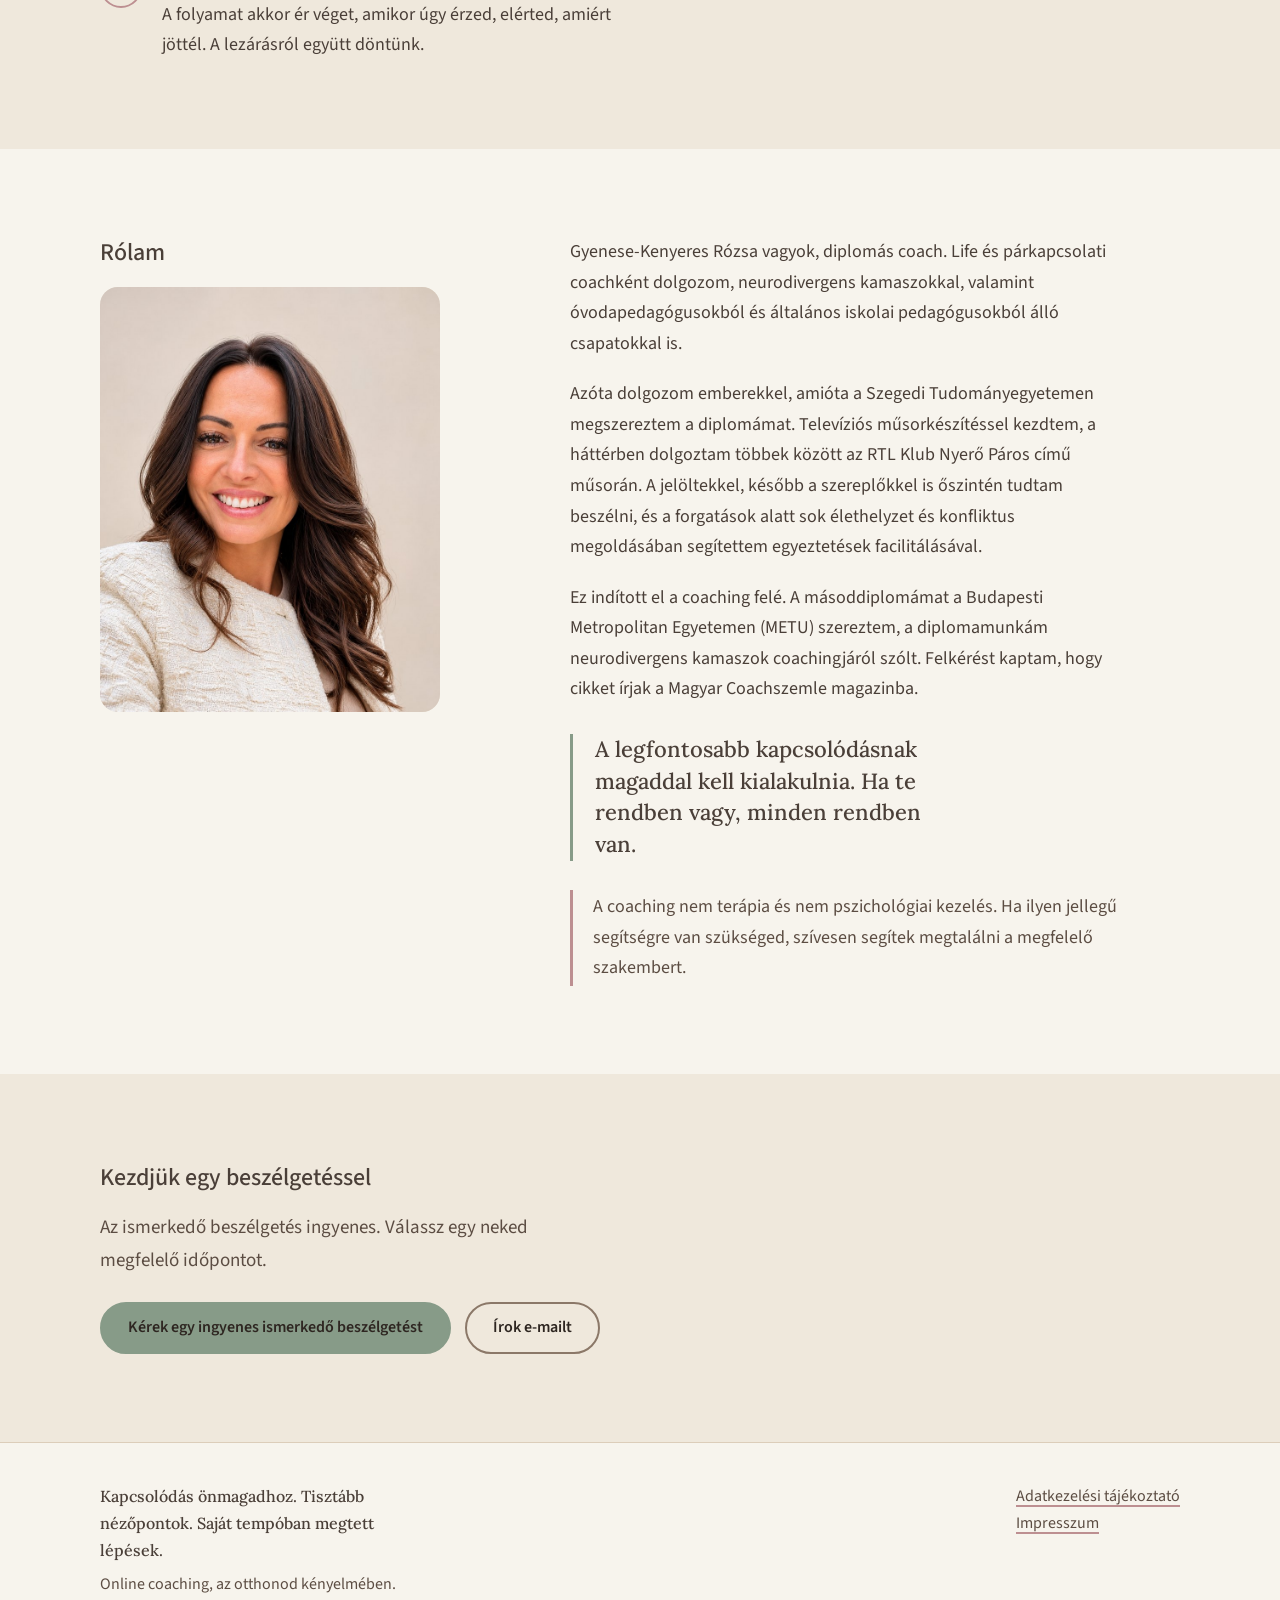
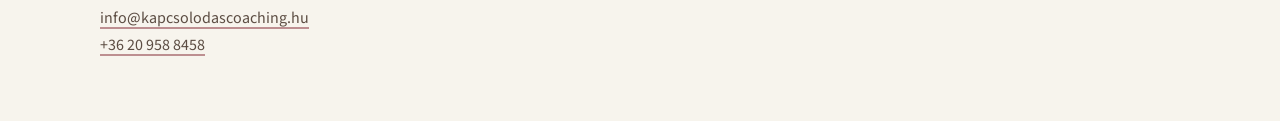
==== commit e842ada4: "Add files via upload" ====
--- a/index.html
+++ b/index.html
@@ -211,14 +211,13 @@
         <h3>Life coaching</h3>
         <div>
           <p>Elakadtál egy élethelyzetben, döntés előtt állsz, vagy egyszerűen szeretnéd jobban érteni, mi történik veled. Az ülésen te hozod a témát, én kérdezek, segítek az önreflexióban, és rendezem a gondolataidat, hogy lépésekké alakulhassanak.</p>
-          <p class="price">25 000 Ft / alkalom, bruttó</p>
+          <p><a class="more" href="foglalas.html">Időpont és díj</a></p>
         </div>
       </li>
       <li>
         <h3>Párkapcsolati coaching</h3>
         <div>
           <p>Közös asztalnál, hármasban dolgozunk: kiteszünk mindent az asztalra, és könnyed beszélgetés közben hidat építünk kettőtök között. Ez nem párterápia.</p>
-          <p class="price">35 000 Ft / alkalom, bruttó</p>
           <p><a class="more" href="parkapcsolati.html">Részletek a párkapcsolati coachingról</a></p>
         </div>
       </li>
@@ -226,7 +225,6 @@
         <h3>Coaching kamaszoknak és neurodivergens kamaszoknak</h3>
         <div>
           <p>Kamaszoknak, köztük ADHD-s, autizmus spektrumon lévő vagy más módon neurodivergens kamaszoknak, és a szüleiknek, akik biztonságos, ítélkezésmentes teret szeretnének számukra.</p>
-          <p class="price">25 000 Ft / alkalom, bruttó</p>
           <p><a class="more" href="kamaszok.html">Részletek a kamasz coachingról</a></p>
         </div>
       </li>
@@ -234,8 +232,7 @@
         <h3>Team coaching óvoda- és általános iskolai pedagógusoknak</h3>
         <div>
           <p>Óvodapedagógusok és általános iskolai pedagógusok csapatainak: közös gondolkodás, önreflexió és kapcsolódás a kollégák, a gyerekek és a szülők felé.</p>
-          <p class="price">Egyedi ajánlat alapján</p>
-          <p><a class="more" href="mailto:info@kapcsolodascoaching.hu?subject=Pedag%C3%B3gus%20team%20coaching">Írj e-mailt az igényeitekkel</a></p>
+          <p><a class="more" href="mailto:info@kapcsolodascoaching.hu?subject=Pedag%C3%B3gus%20team%20coaching">Írj e-mailt, és egyedi ajánlatot adok</a></p>
         </div>
       </li>
     </ul>
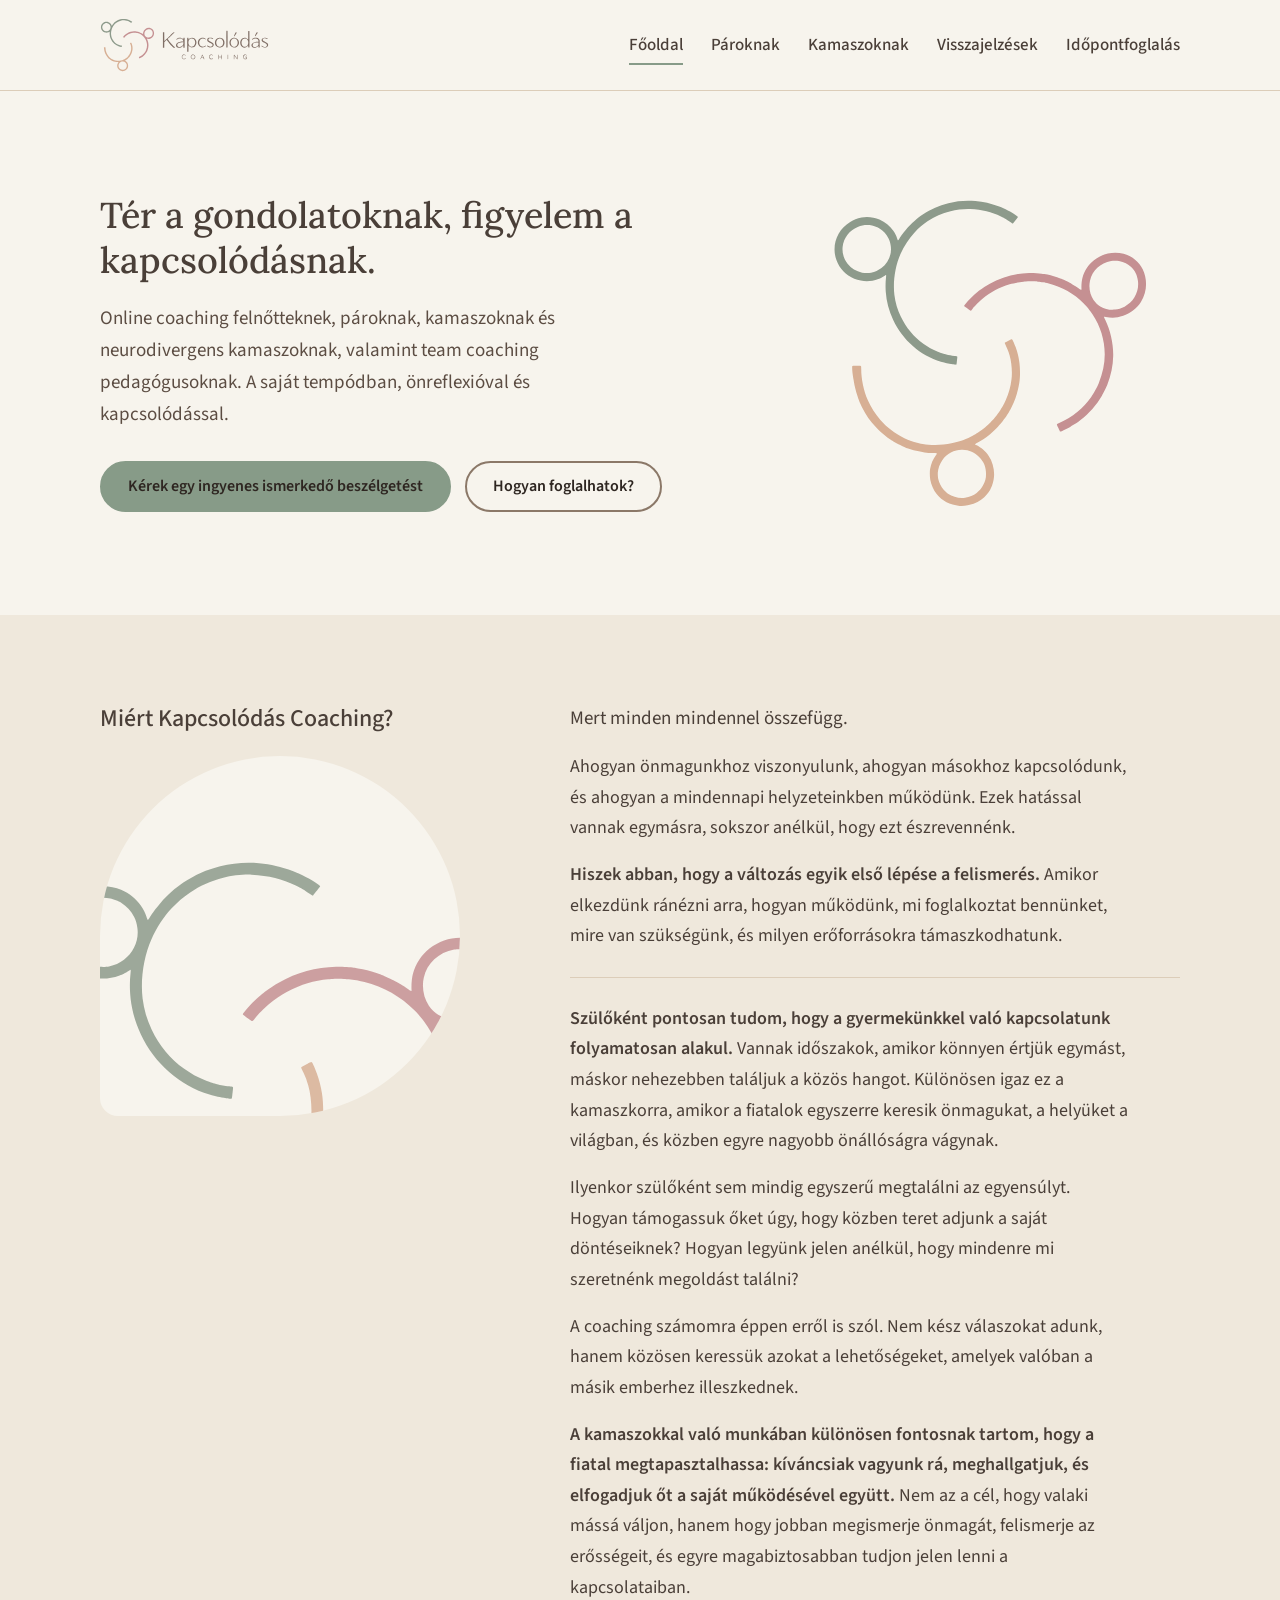
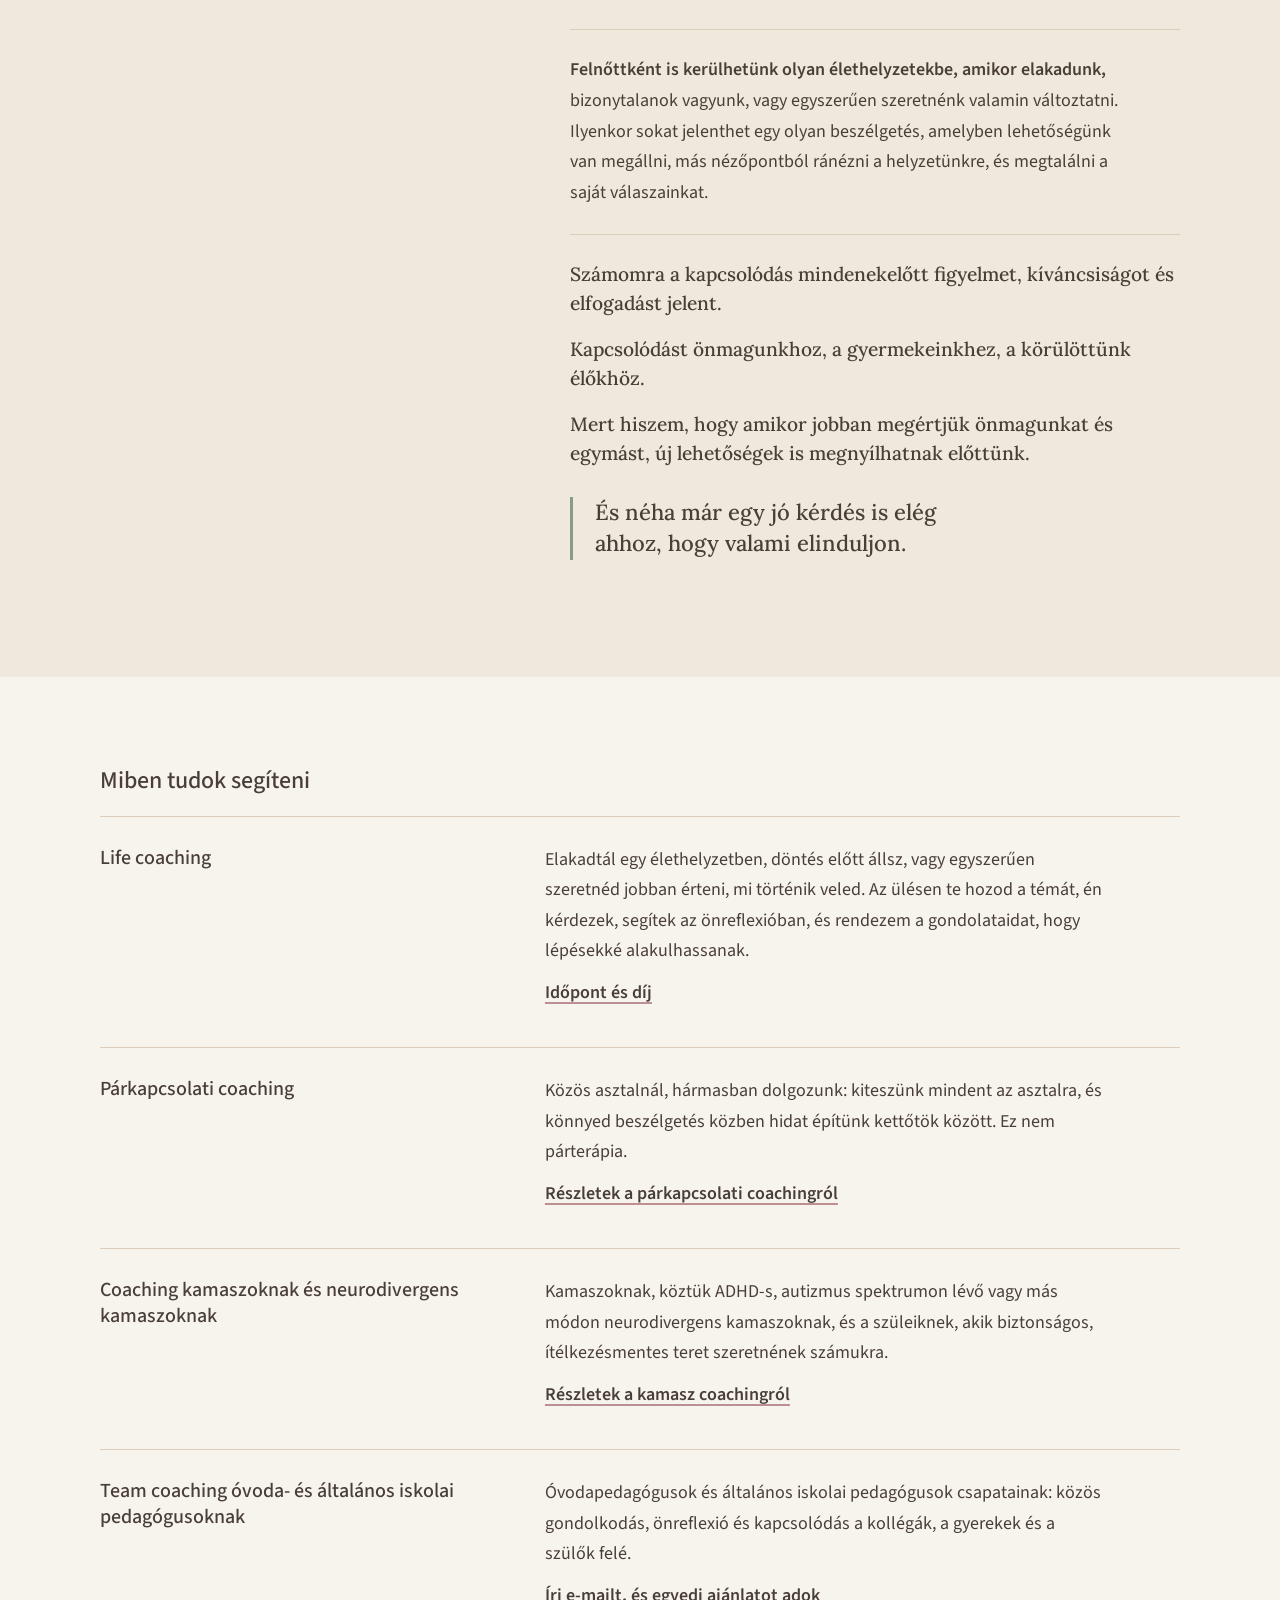
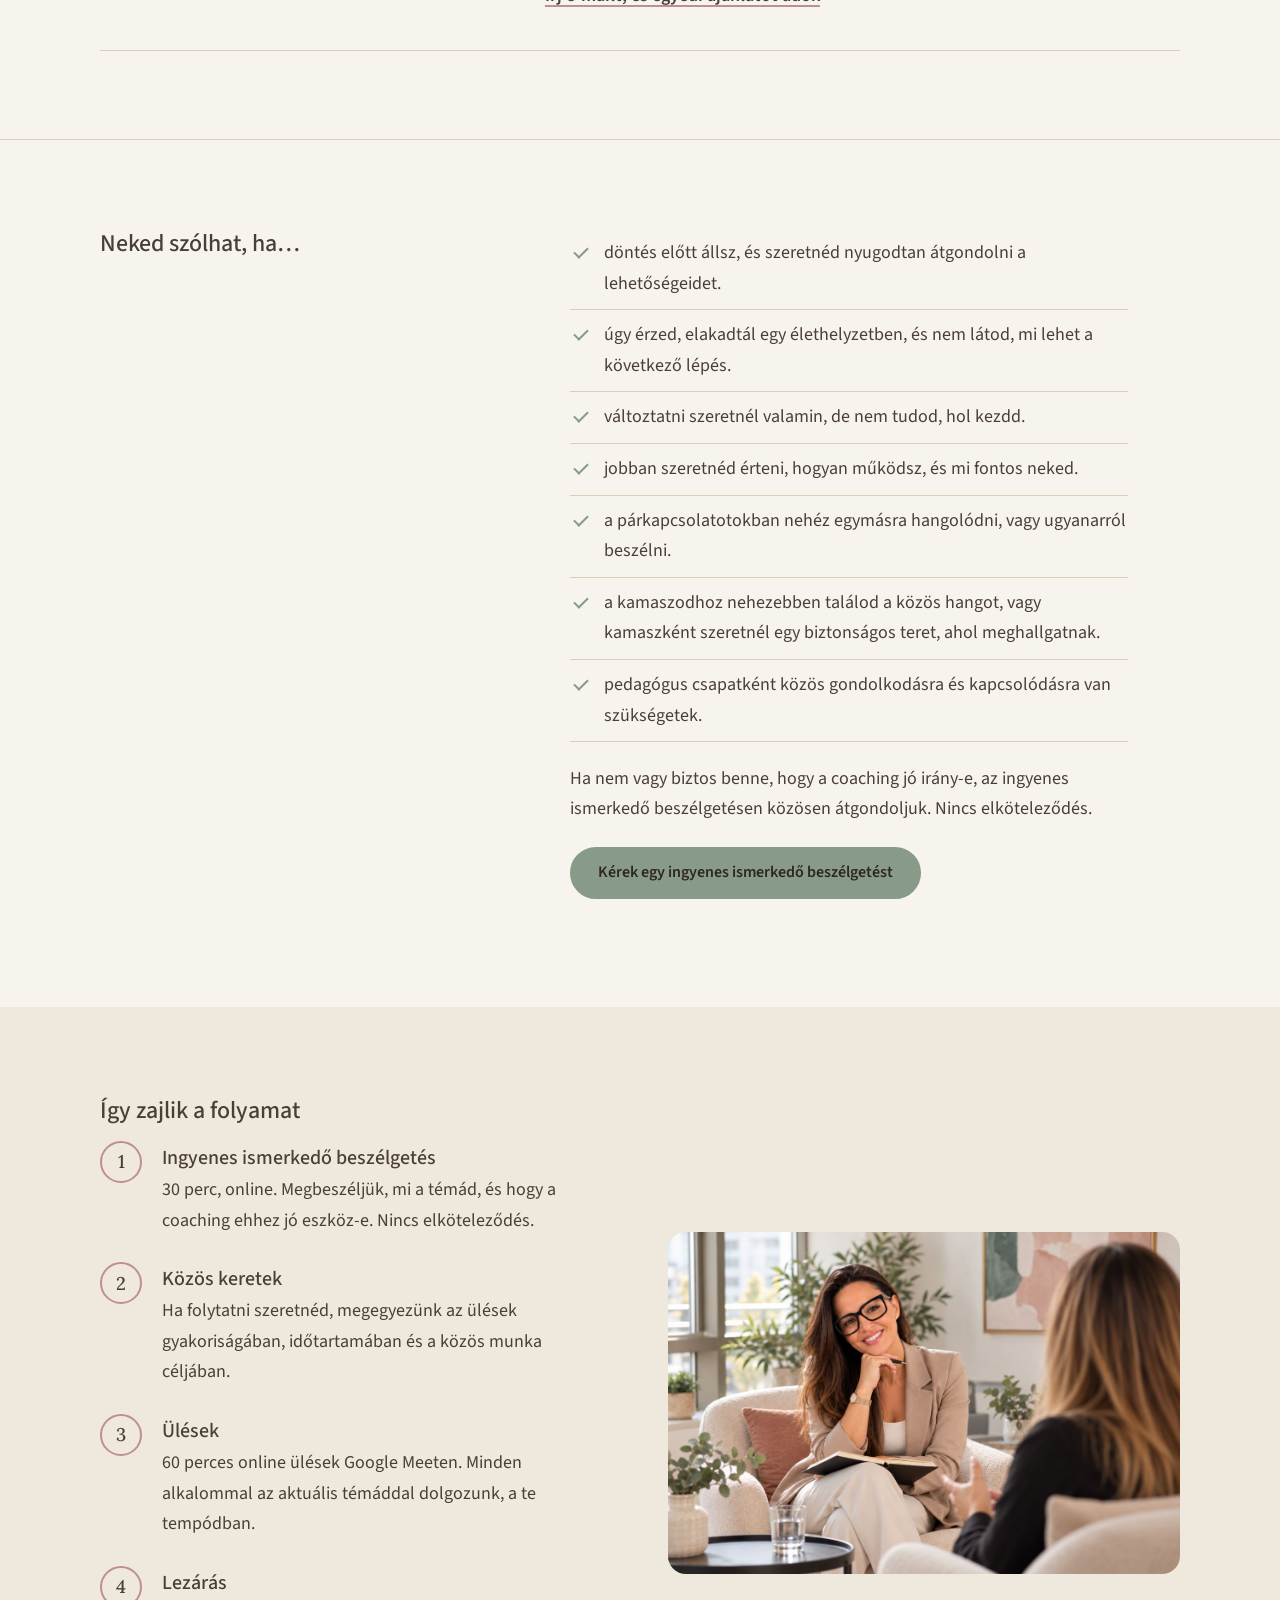
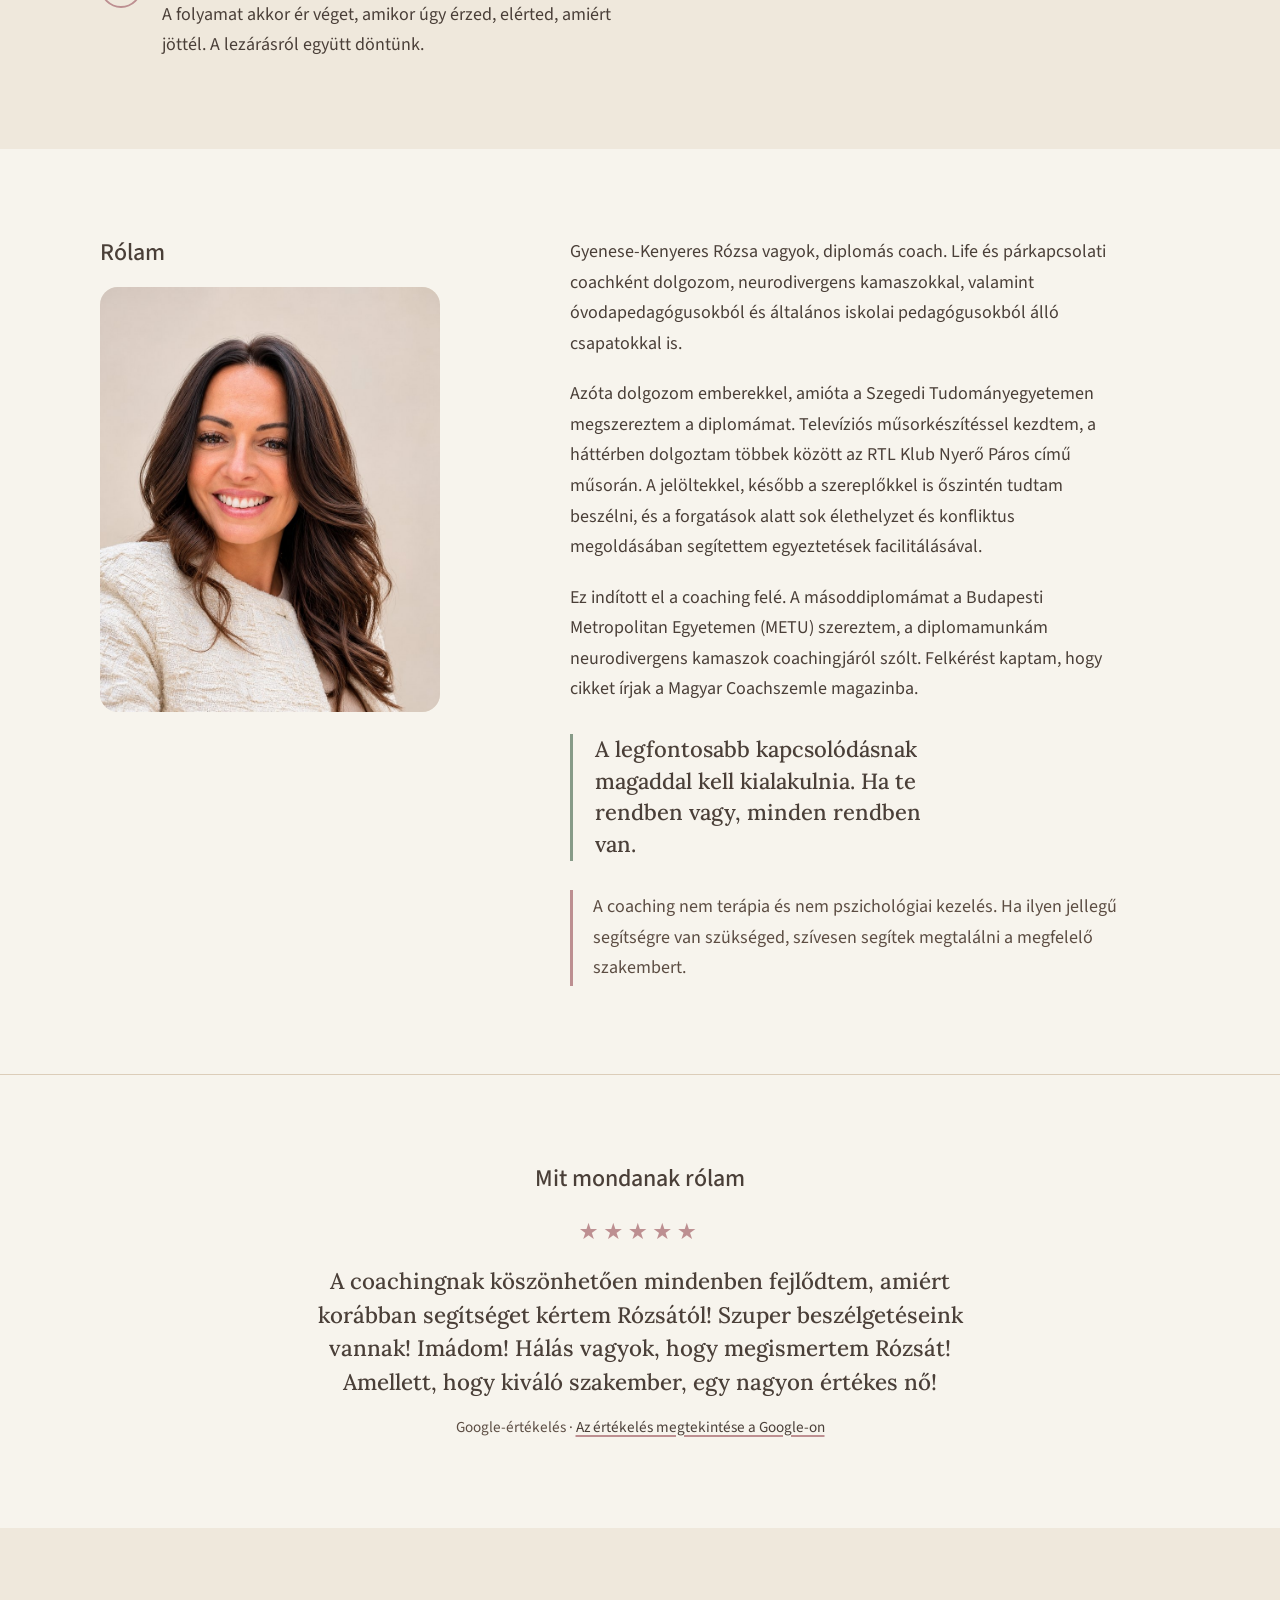
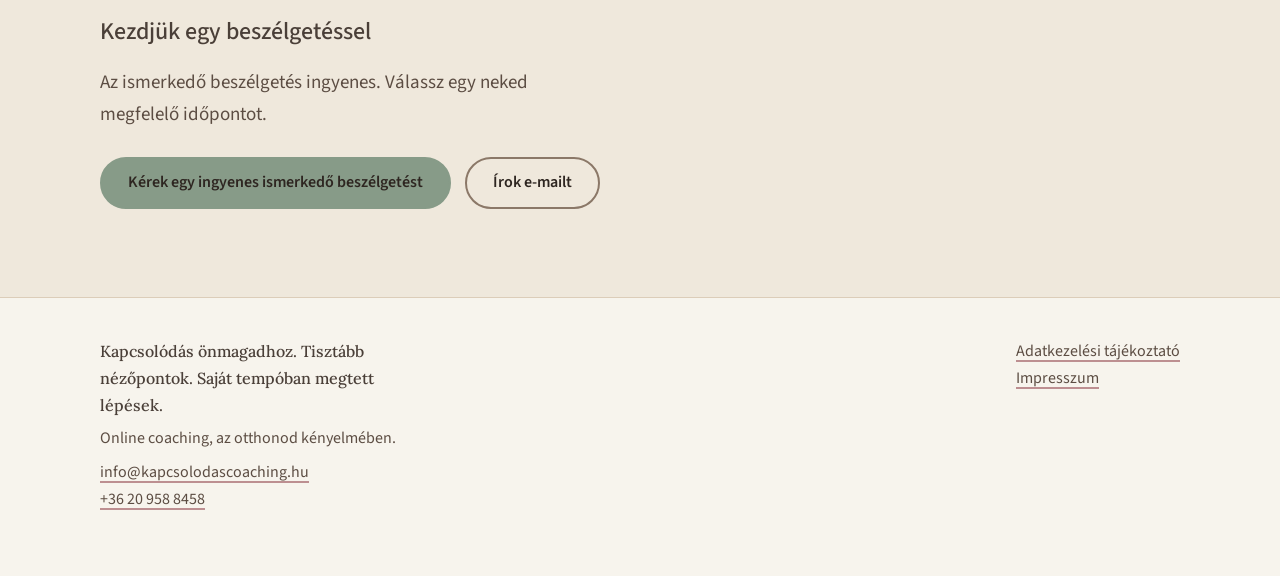
==== commit 0699d290: "Add files via upload" ====
--- a/index.html
+++ b/index.html
@@ -155,7 +155,7 @@
 <a class="skip" href="#tartalom">Ugrás a tartalomra</a>
 <header class="site"><div class="wrap">
 <a class="logo" href="index.html"><img src="assets/logo-horizontal.svg" alt="Kapcsolódás Coaching" width="170" height="54"></a>
-<nav aria-label="Fő menü"><ul><li><a href="index.html" aria-current="page">Főoldal</a></li><li><a href="parkapcsolati.html">Pároknak</a></li><li><a href="kamaszok.html">Kamaszoknak</a></li><li><a href="foglalas.html">Időpontfoglalás</a></li></ul></nav>
+<nav aria-label="Fő menü"><ul><li><a href="index.html" aria-current="page">Főoldal</a></li><li><a href="parkapcsolati.html">Pároknak</a></li><li><a href="kamaszok.html">Kamaszoknak</a></li><li><a href="index.html#ertekeles">Visszajelzések</a></li><li><a href="foglalas.html">Időpontfoglalás</a></li></ul></nav>
 </div></header>
 <main id="tartalom">
 <section class="hero hero-split">
@@ -299,6 +299,17 @@
       <blockquote class="credo"><p>A legfontosabb kapcsolódásnak magaddal kell kialakulnia. Ha te rendben vagy, minden rendben van.</p></blockquote>
       <div class="note"><p>A coaching nem terápia és nem pszichológiai kezelés. Ha ilyen jellegű segítségre van szükséged, szívesen segítek megtalálni a megfelelő szakembert.</p></div>
     </div>
+  </div>
+</section>
+
+<section class="block" id="ertekeles" style="border-top:1px solid var(--beige)">
+  <div class="wrap">
+    <h2 style="text-align:center">Mit mondanak rólam</h2>
+    <figure class="review">
+      <div class="stars" role="img" aria-label="5 csillagos értékelés az 5-ből">★★★★★</div>
+      <blockquote><p>A coachingnak köszönhetően mindenben fejlődtem, amiért korábban segítséget kértem Rózsától! Szuper beszélgetéseink vannak! Imádom! Hálás vagyok, hogy megismertem Rózsát! Amellett, hogy kiváló szakember, egy nagyon értékes nő!</p></blockquote>
+      <figcaption>Google-értékelés · <a href="https://maps.app.goo.gl/61tyubLxfzQzjgXo8" target="_blank" rel="noopener">Az értékelés megtekintése a Google-on</a></figcaption>
+    </figure>
   </div>
 </section>
 
--- a/assets/style.css
+++ b/assets/style.css
@@ -130,3 +130,9 @@
 .grp p:last-child{margin-bottom:0}
 .grp strong{font-weight:600;color:var(--text)}
 .grp.pull p{font-family:var(--serif);font-size:1.2rem;line-height:1.5;color:var(--text)}
+.review{margin:0 auto;max-width:720px;text-align:center}
+.review .stars{color:var(--rose);font-size:1.4rem;letter-spacing:.2em}
+.review blockquote{margin:.8rem 0 1rem}
+.review blockquote p{font-family:var(--serif);font-weight:500;font-size:1.4rem;line-height:1.5;color:var(--text);margin:0}
+.review figcaption{font-size:.95rem;color:var(--text-soft)}
+#ertekeles{scroll-margin-top:16px}
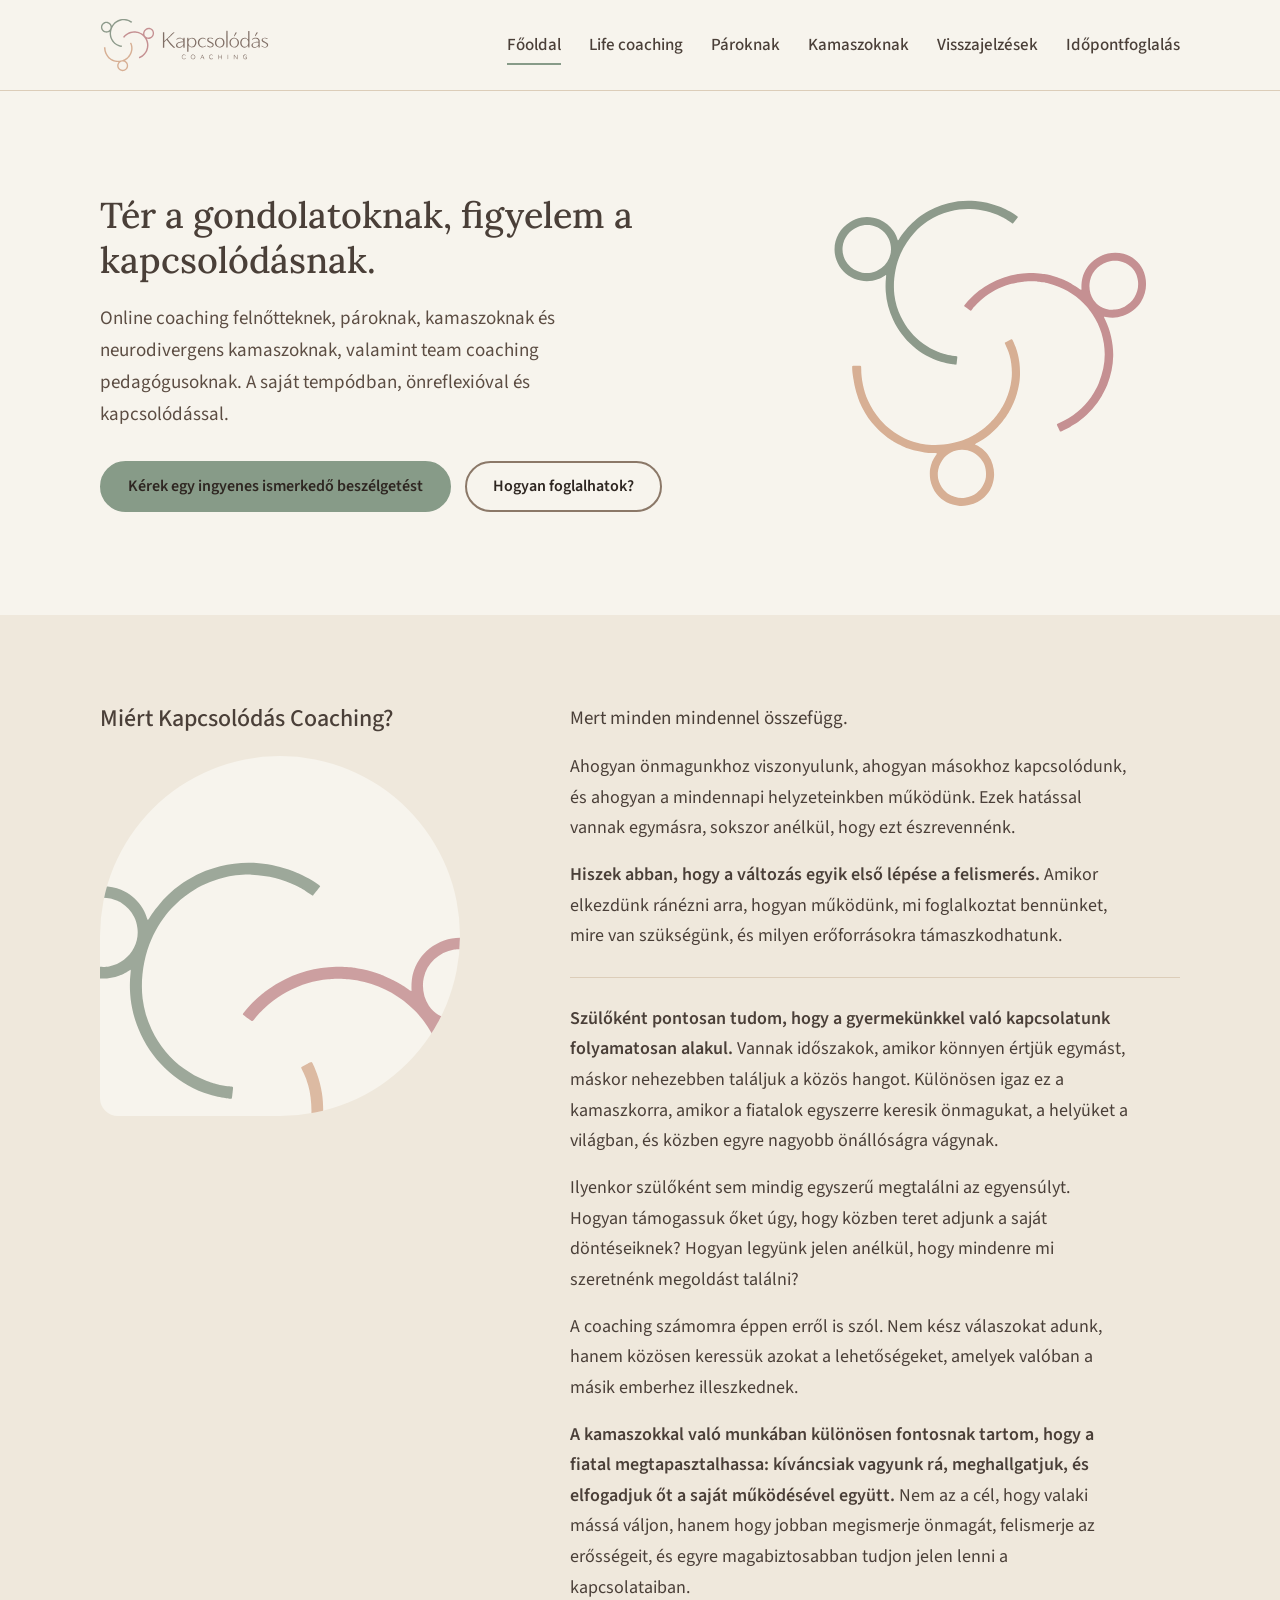
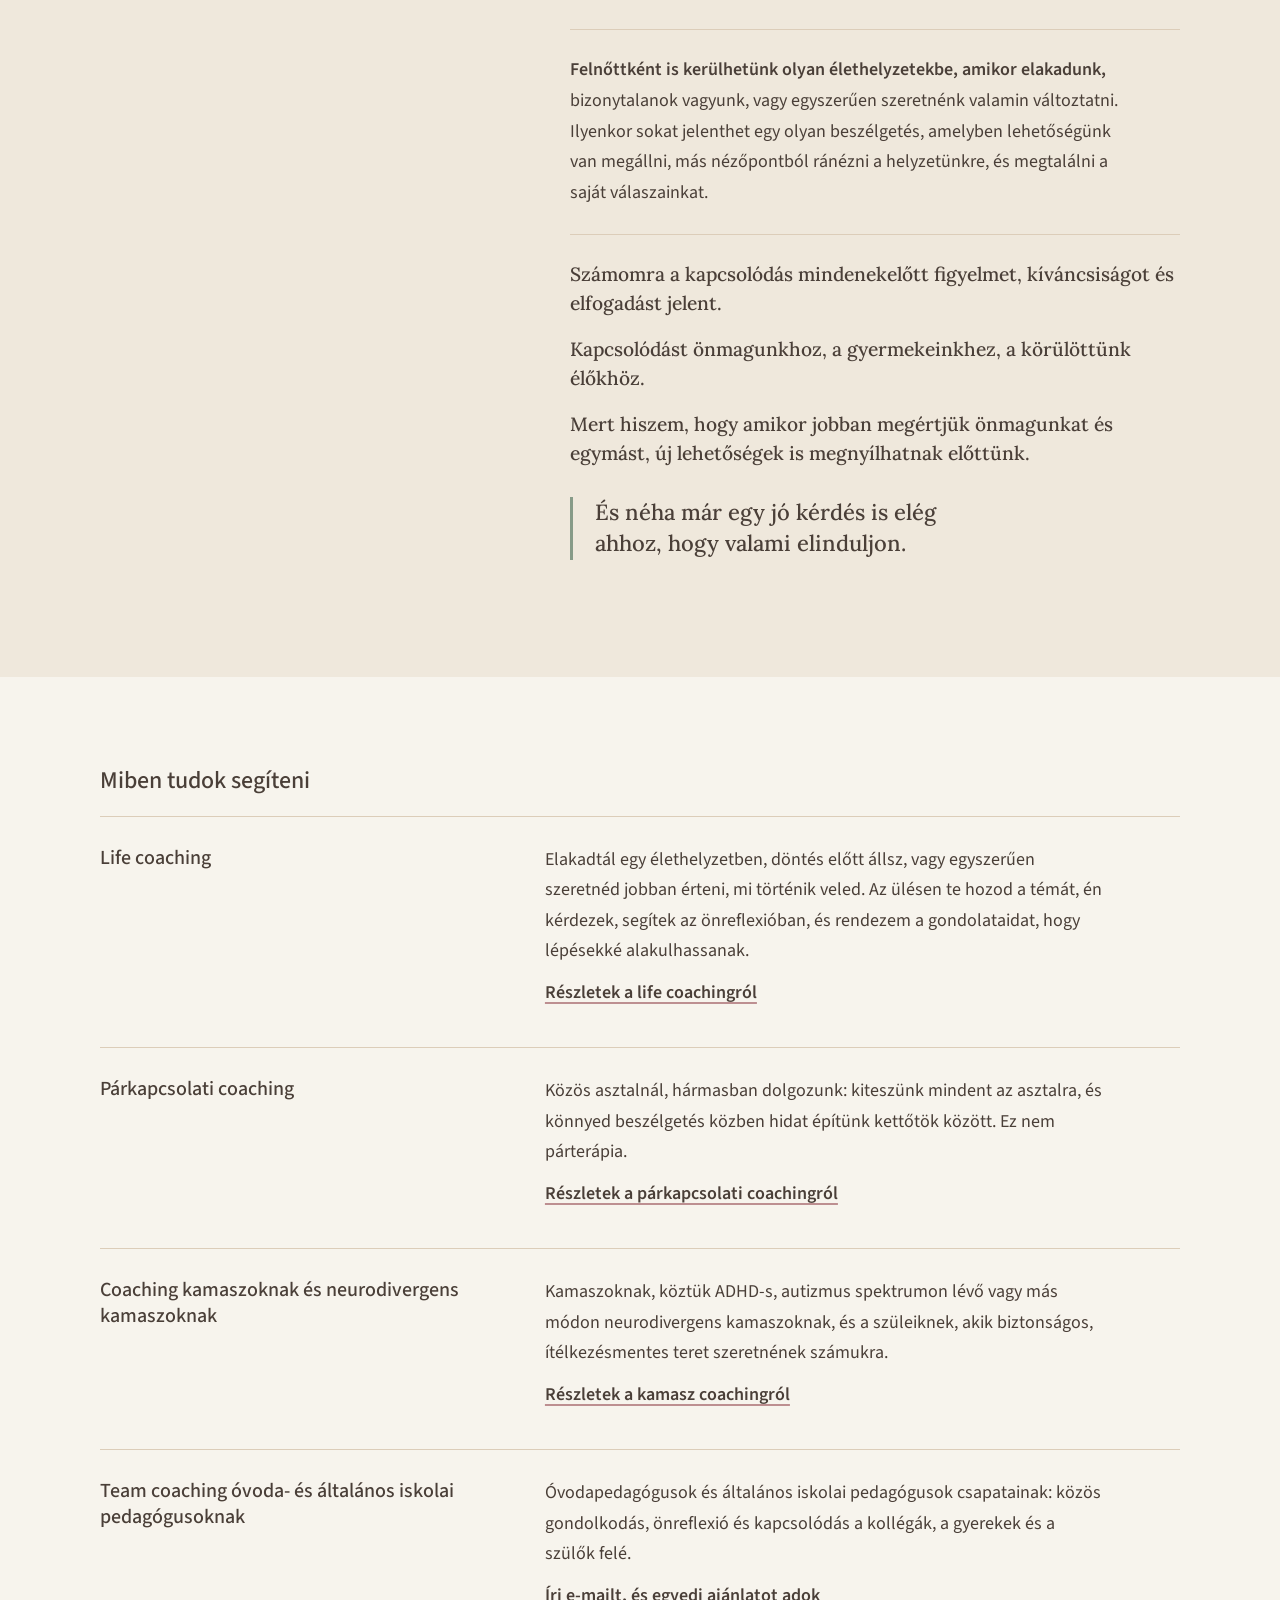
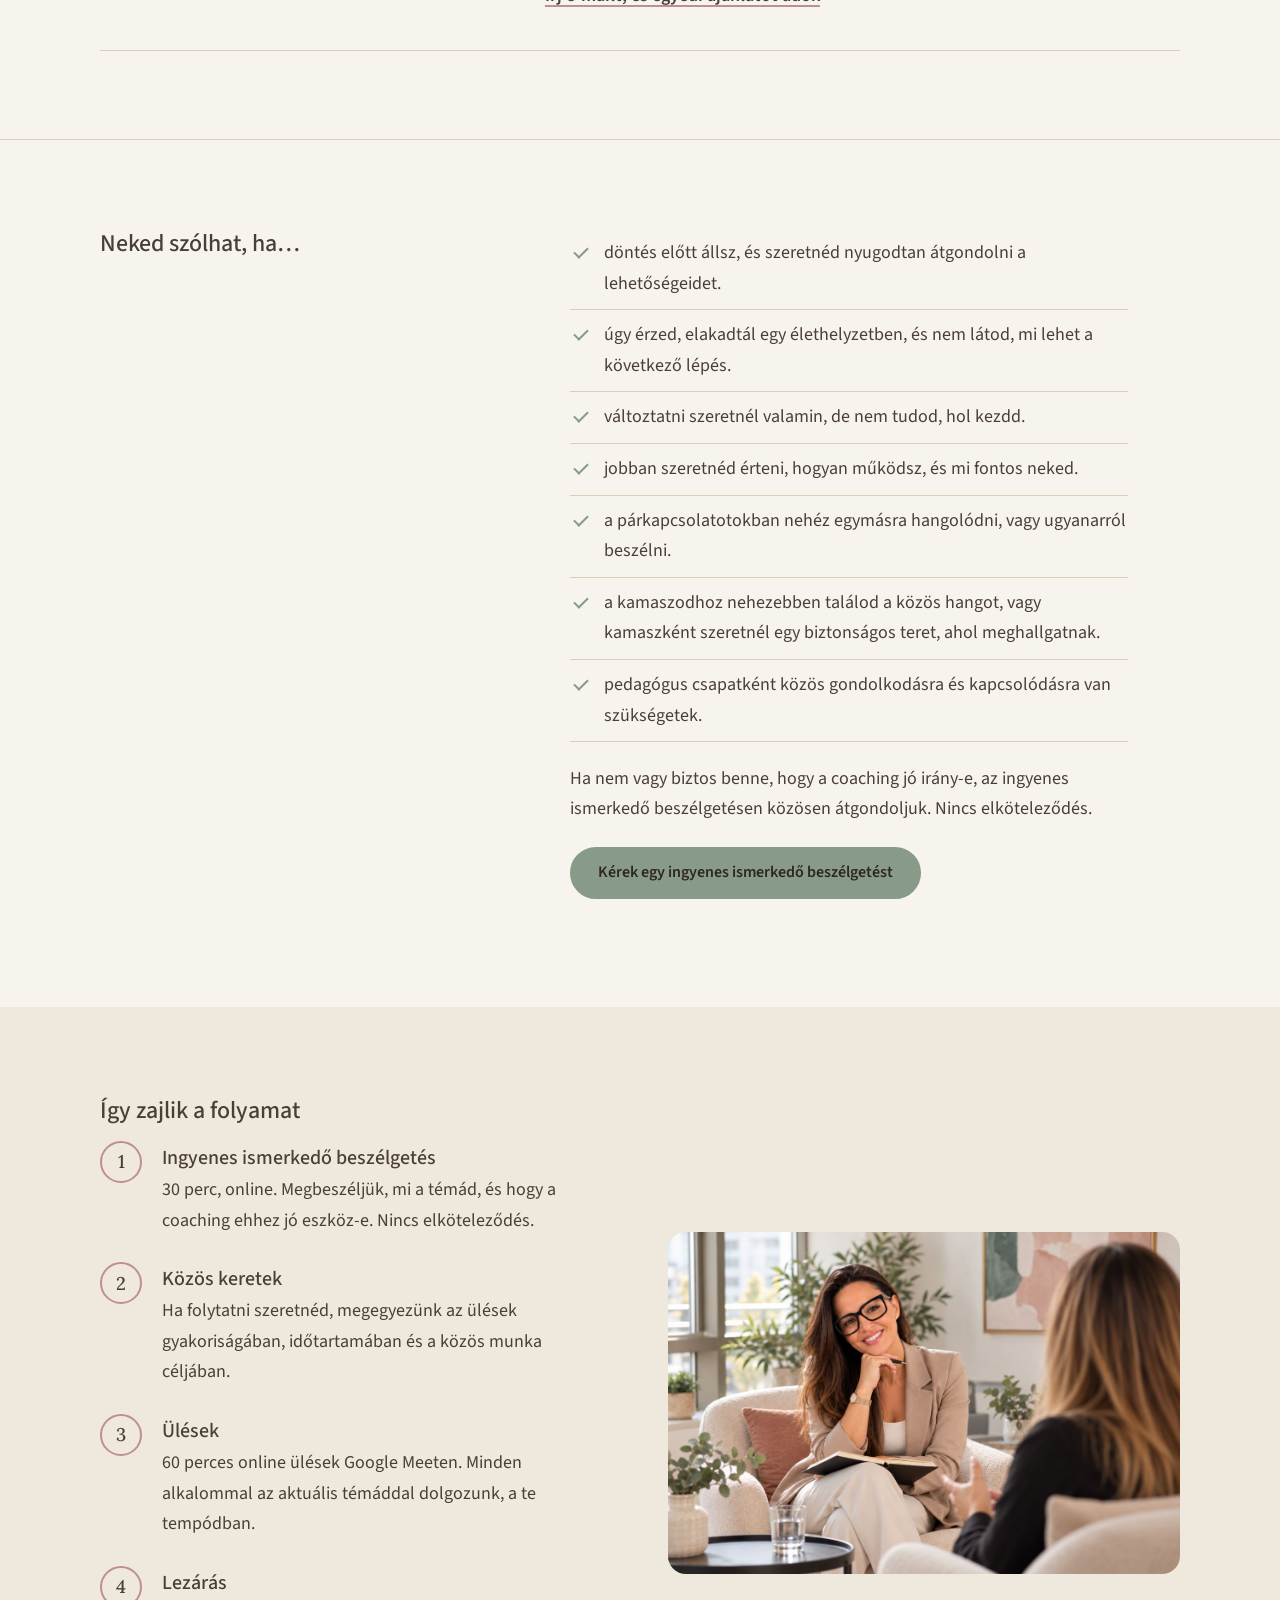
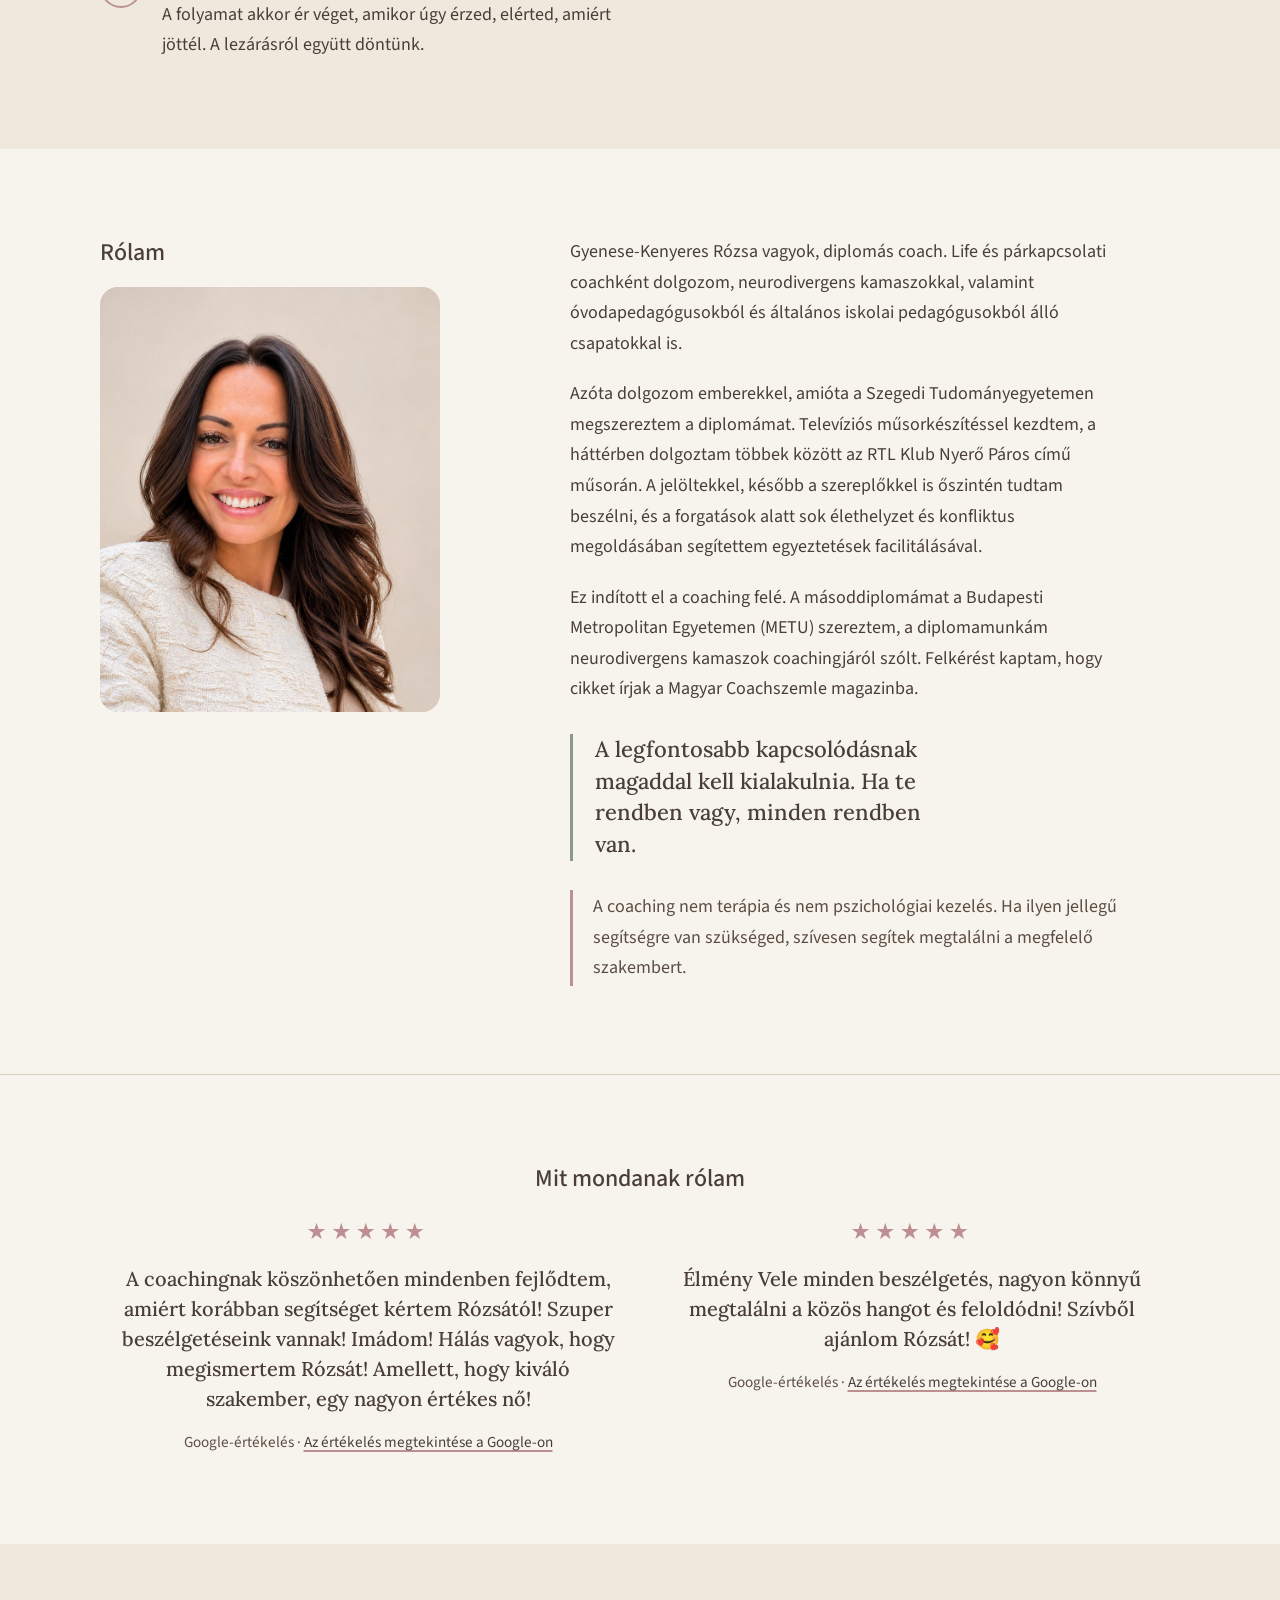
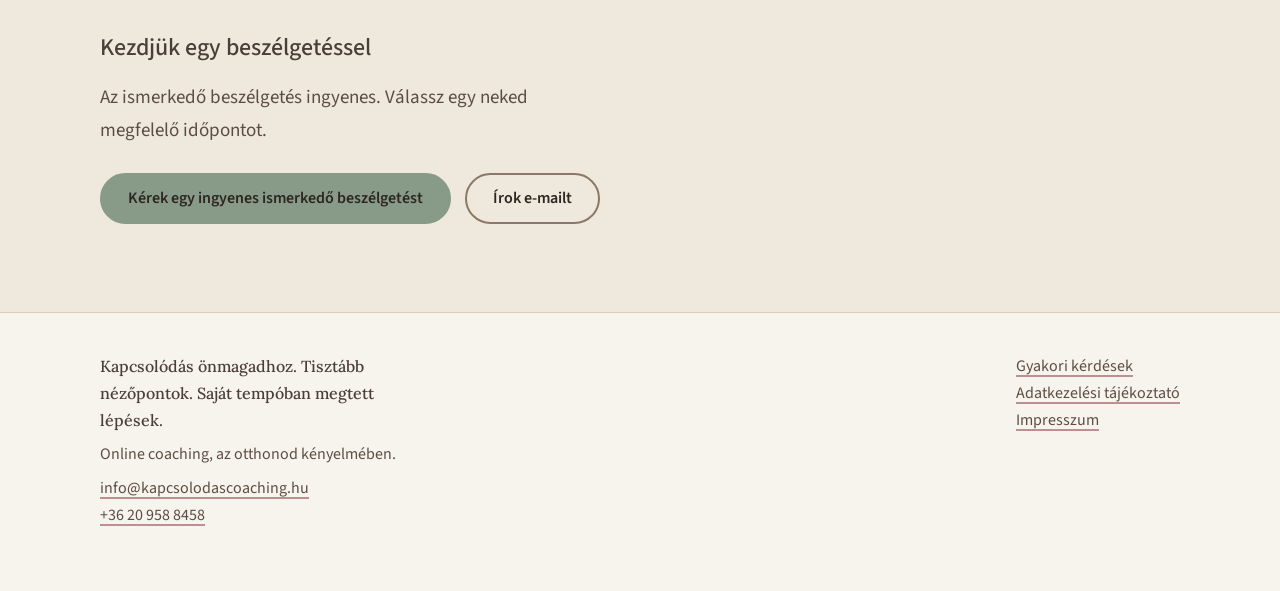
==== commit dc044528: "Add files via upload" ====
--- a/index.html
+++ b/index.html
@@ -155,7 +155,7 @@
 <a class="skip" href="#tartalom">Ugrás a tartalomra</a>
 <header class="site"><div class="wrap">
 <a class="logo" href="index.html"><img src="assets/logo-horizontal.svg" alt="Kapcsolódás Coaching" width="170" height="54"></a>
-<nav aria-label="Fő menü"><ul><li><a href="index.html" aria-current="page">Főoldal</a></li><li><a href="parkapcsolati.html">Pároknak</a></li><li><a href="kamaszok.html">Kamaszoknak</a></li><li><a href="index.html#ertekeles">Visszajelzések</a></li><li><a href="foglalas.html">Időpontfoglalás</a></li></ul></nav>
+<nav aria-label="Fő menü"><ul><li><a href="index.html" aria-current="page">Főoldal</a></li><li><a href="life-coaching.html">Life coaching</a></li><li><a href="parkapcsolati.html">Pároknak</a></li><li><a href="kamaszok.html">Kamaszoknak</a></li><li><a href="index.html#ertekeles">Visszajelzések</a></li><li><a href="foglalas.html">Időpontfoglalás</a></li></ul></nav>
 </div></header>
 <main id="tartalom">
 <section class="hero hero-split">
@@ -211,7 +211,7 @@
         <h3>Life coaching</h3>
         <div>
           <p>Elakadtál egy élethelyzetben, döntés előtt állsz, vagy egyszerűen szeretnéd jobban érteni, mi történik veled. Az ülésen te hozod a témát, én kérdezek, segítek az önreflexióban, és rendezem a gondolataidat, hogy lépésekké alakulhassanak.</p>
-          <p><a class="more" href="foglalas.html">Időpont és díj</a></p>
+          <p><a class="more" href="life-coaching.html">Részletek a life coachingról</a></p>
         </div>
       </li>
       <li>
@@ -305,11 +305,18 @@
 <section class="block" id="ertekeles" style="border-top:1px solid var(--beige)">
   <div class="wrap">
     <h2 style="text-align:center">Mit mondanak rólam</h2>
-    <figure class="review">
-      <div class="stars" role="img" aria-label="5 csillagos értékelés az 5-ből">★★★★★</div>
-      <blockquote><p>A coachingnak köszönhetően mindenben fejlődtem, amiért korábban segítséget kértem Rózsától! Szuper beszélgetéseink vannak! Imádom! Hálás vagyok, hogy megismertem Rózsát! Amellett, hogy kiváló szakember, egy nagyon értékes nő!</p></blockquote>
-      <figcaption>Google-értékelés · <a href="https://maps.app.goo.gl/61tyubLxfzQzjgXo8" target="_blank" rel="noopener">Az értékelés megtekintése a Google-on</a></figcaption>
-    </figure>
+    <div class="reviews">
+      <figure class="review">
+        <div class="stars" role="img" aria-label="5 csillagos értékelés az 5-ből">★★★★★</div>
+        <blockquote><p>A coachingnak köszönhetően mindenben fejlődtem, amiért korábban segítséget kértem Rózsától! Szuper beszélgetéseink vannak! Imádom! Hálás vagyok, hogy megismertem Rózsát! Amellett, hogy kiváló szakember, egy nagyon értékes nő!</p></blockquote>
+        <figcaption>Google-értékelés · <a href="https://maps.app.goo.gl/61tyubLxfzQzjgXo8" target="_blank" rel="noopener">Az értékelés megtekintése a Google-on</a></figcaption>
+      </figure>
+      <figure class="review">
+        <div class="stars" role="img" aria-label="5 csillagos értékelés az 5-ből">★★★★★</div>
+        <blockquote><p>Élmény Vele minden beszélgetés, nagyon könnyű megtalálni a közös hangot és feloldódni! Szívből ajánlom Rózsát! 🥰</p></blockquote>
+        <figcaption>Google-értékelés · <a href="https://maps.app.goo.gl/SbqftuAaC9WAWfjQ7" target="_blank" rel="noopener">Az értékelés megtekintése a Google-on</a></figcaption>
+      </figure>
+    </div>
   </div>
 </section>
 
@@ -332,6 +339,7 @@
 <p><a href="mailto:info@kapcsolodascoaching.hu">info@kapcsolodascoaching.hu</a><br><a href="tel:+36209588458">+36 20 958 8458</a></p>
 </div>
 <ul>
+<li><a href="gyik.html">Gyakori kérdések</a></li>
 <li><a href="adatkezeles.html">Adatkezelési tájékoztató</a></li>
 <li><a href="impresszum.html">Impresszum</a></li>
 </ul>
--- a/assets/style.css
+++ b/assets/style.css
@@ -136,3 +136,11 @@
 .review blockquote p{font-family:var(--serif);font-weight:500;font-size:1.4rem;line-height:1.5;color:var(--text);margin:0}
 .review figcaption{font-size:.95rem;color:var(--text-soft)}
 #ertekeles{scroll-margin-top:16px}
+.faq-item{padding:1.4rem 0;border-bottom:1px solid var(--beige)}
+.faq-item:first-child{padding-top:0}
+.faq-item h3{margin:0 0 .4em}
+.faq-item p,.faq-item ul{margin:0}
+.reviews{display:grid;grid-template-columns:1fr 1fr;gap:48px;max-width:1040px;margin:0 auto}
+.reviews .review{max-width:none}
+.reviews .review blockquote p{font-size:1.25rem}
+@media (max-width:820px){.reviews{grid-template-columns:1fr;gap:40px}}
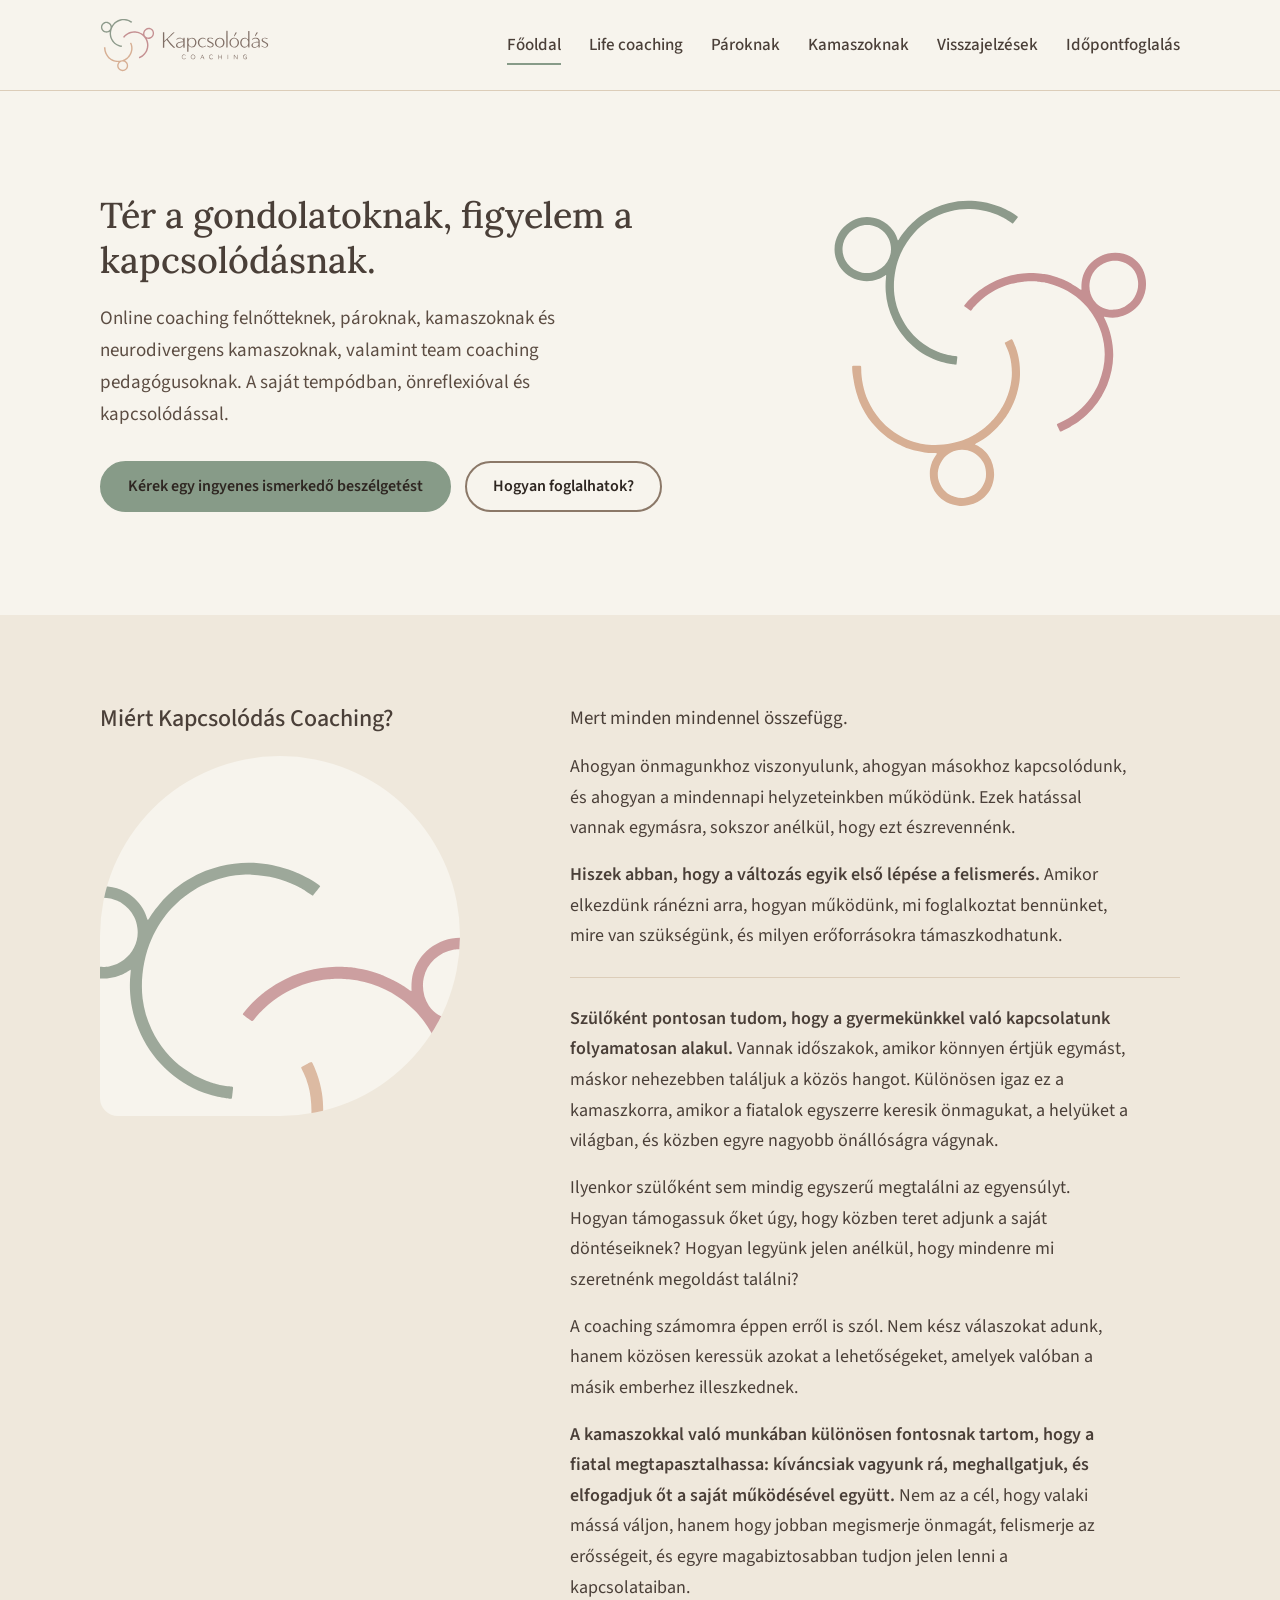
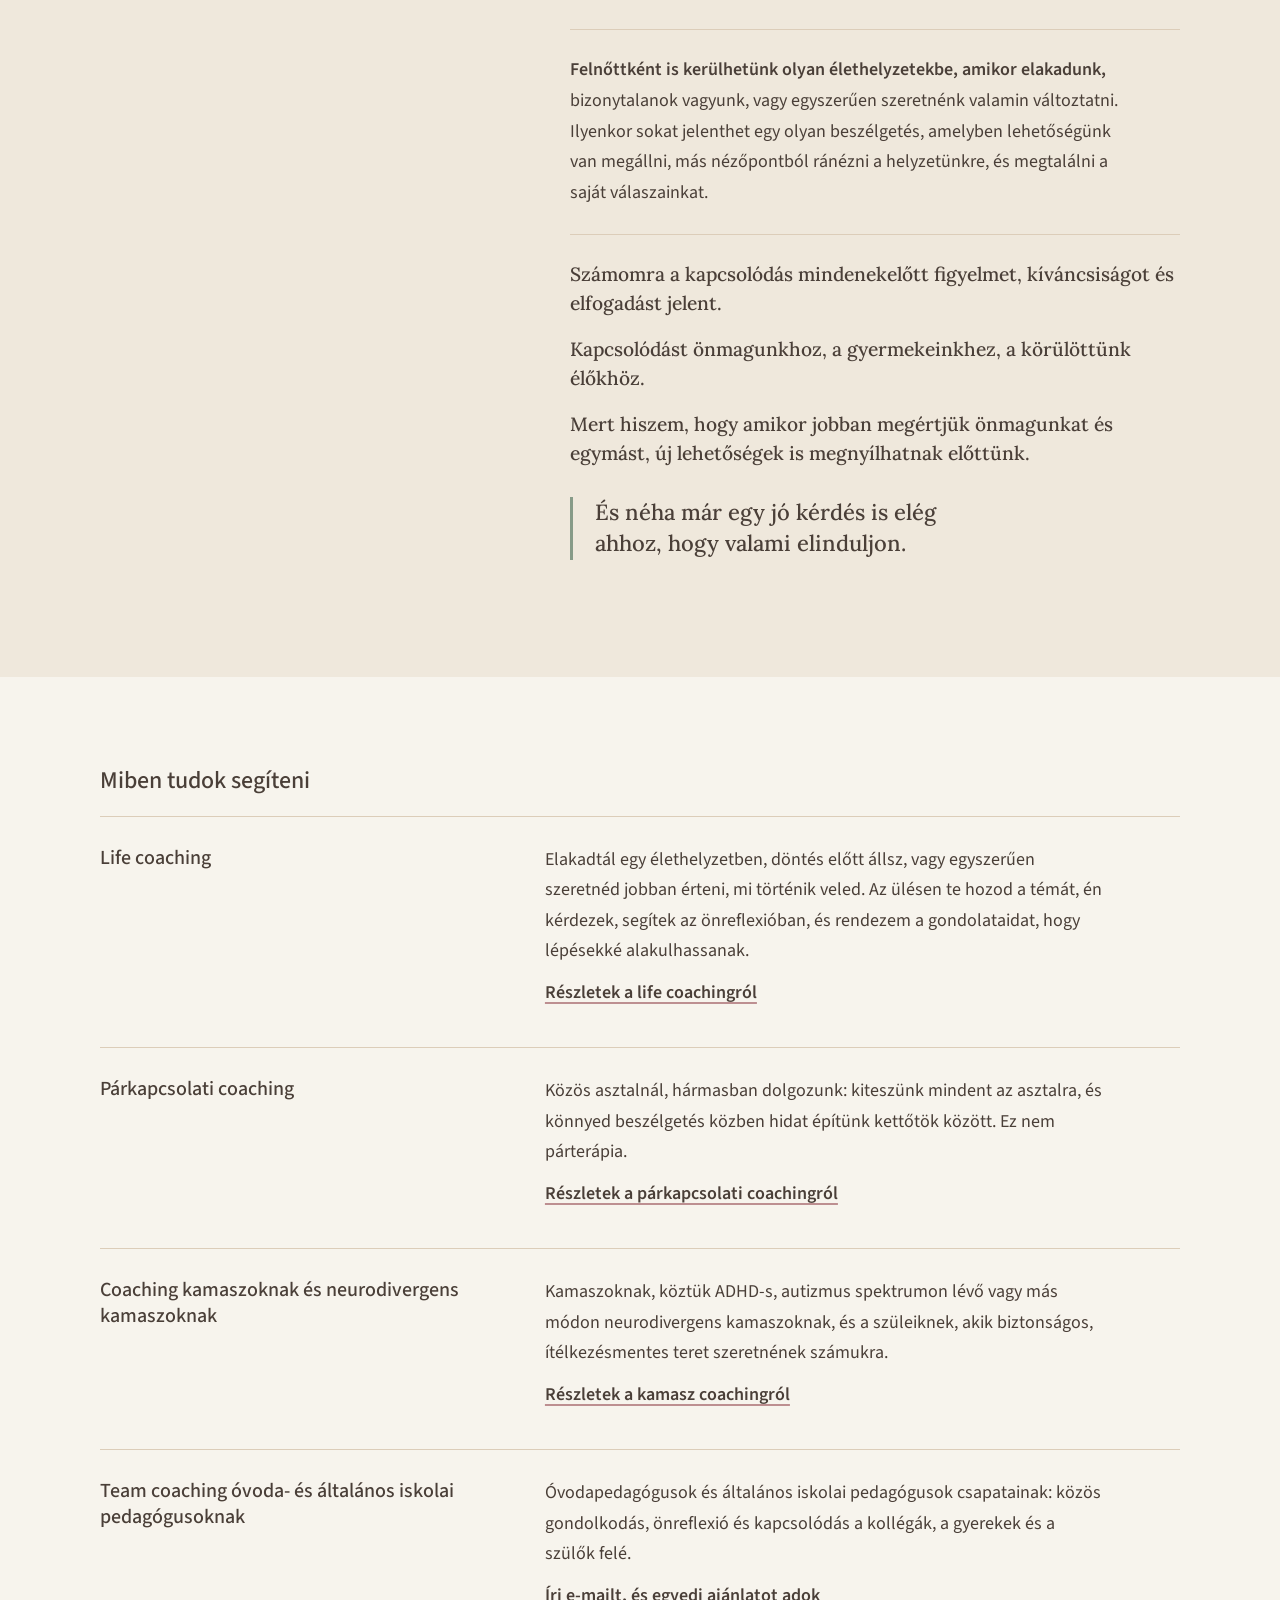
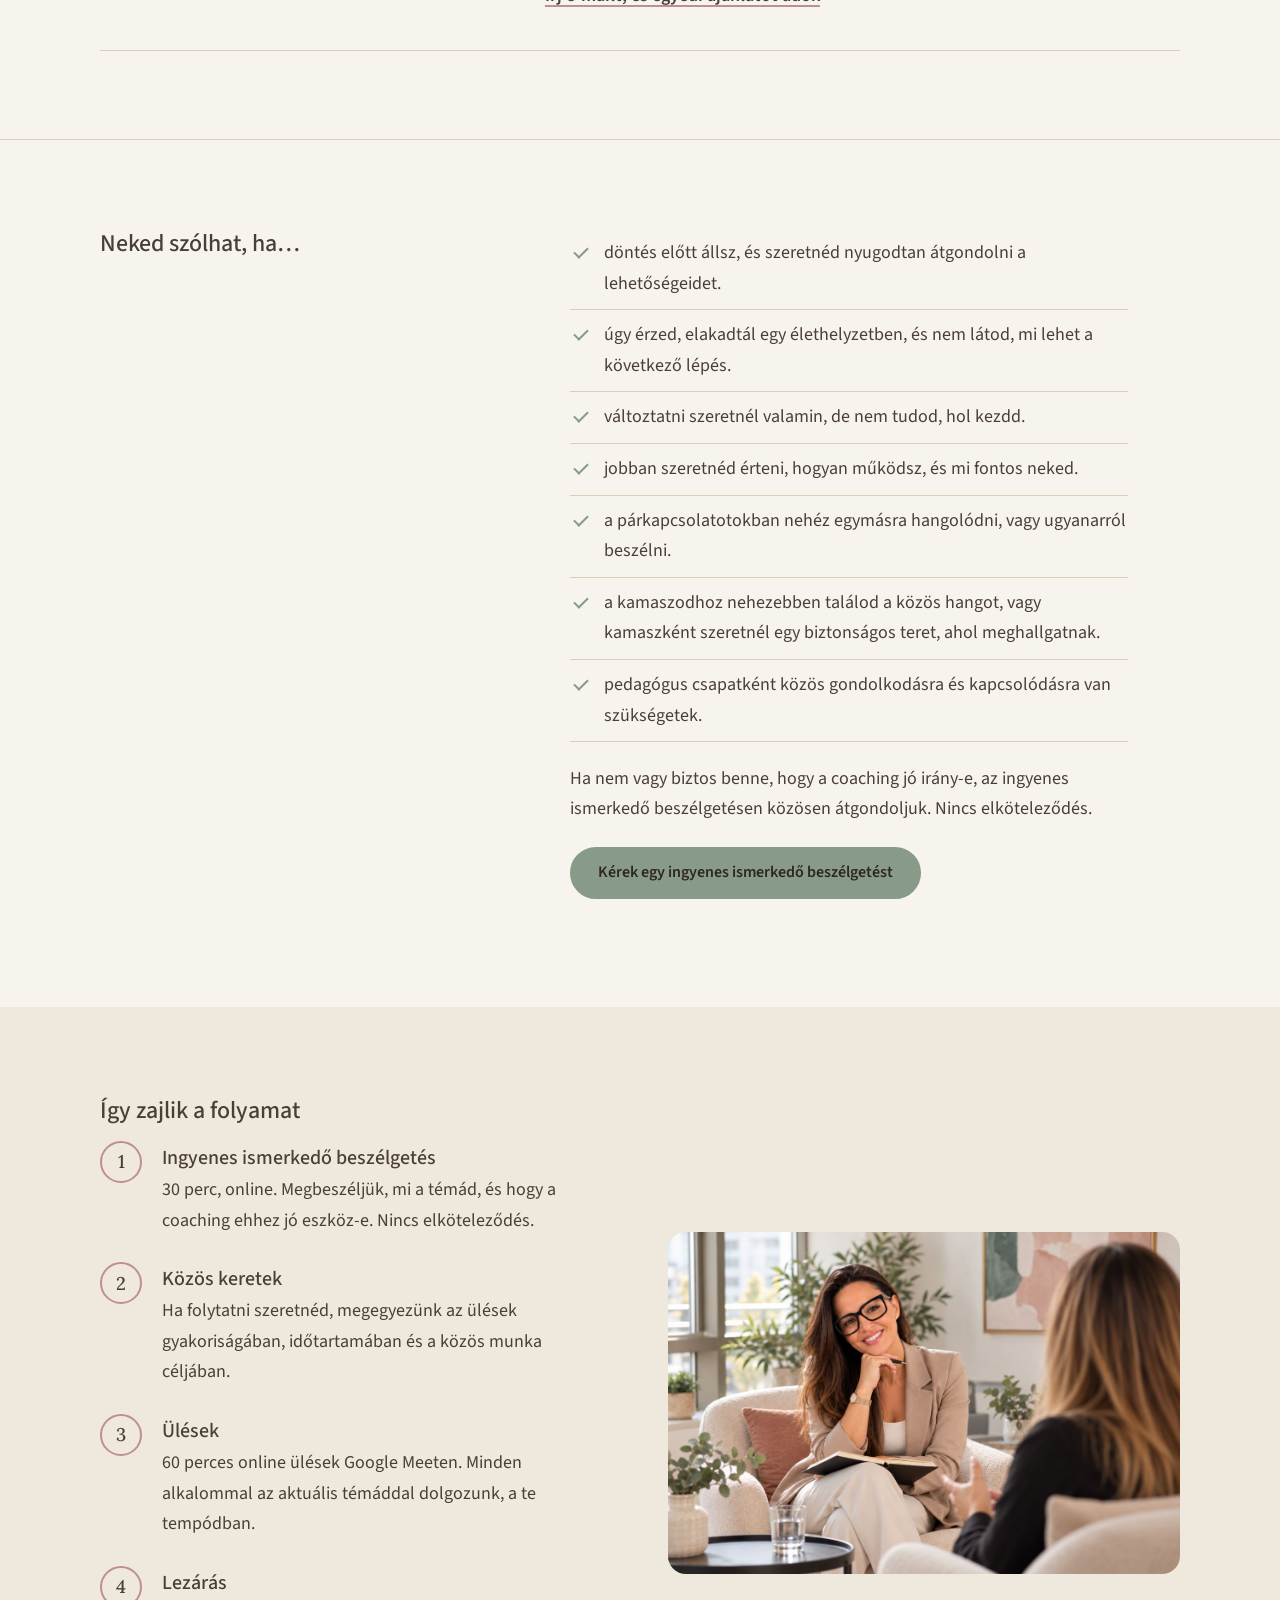
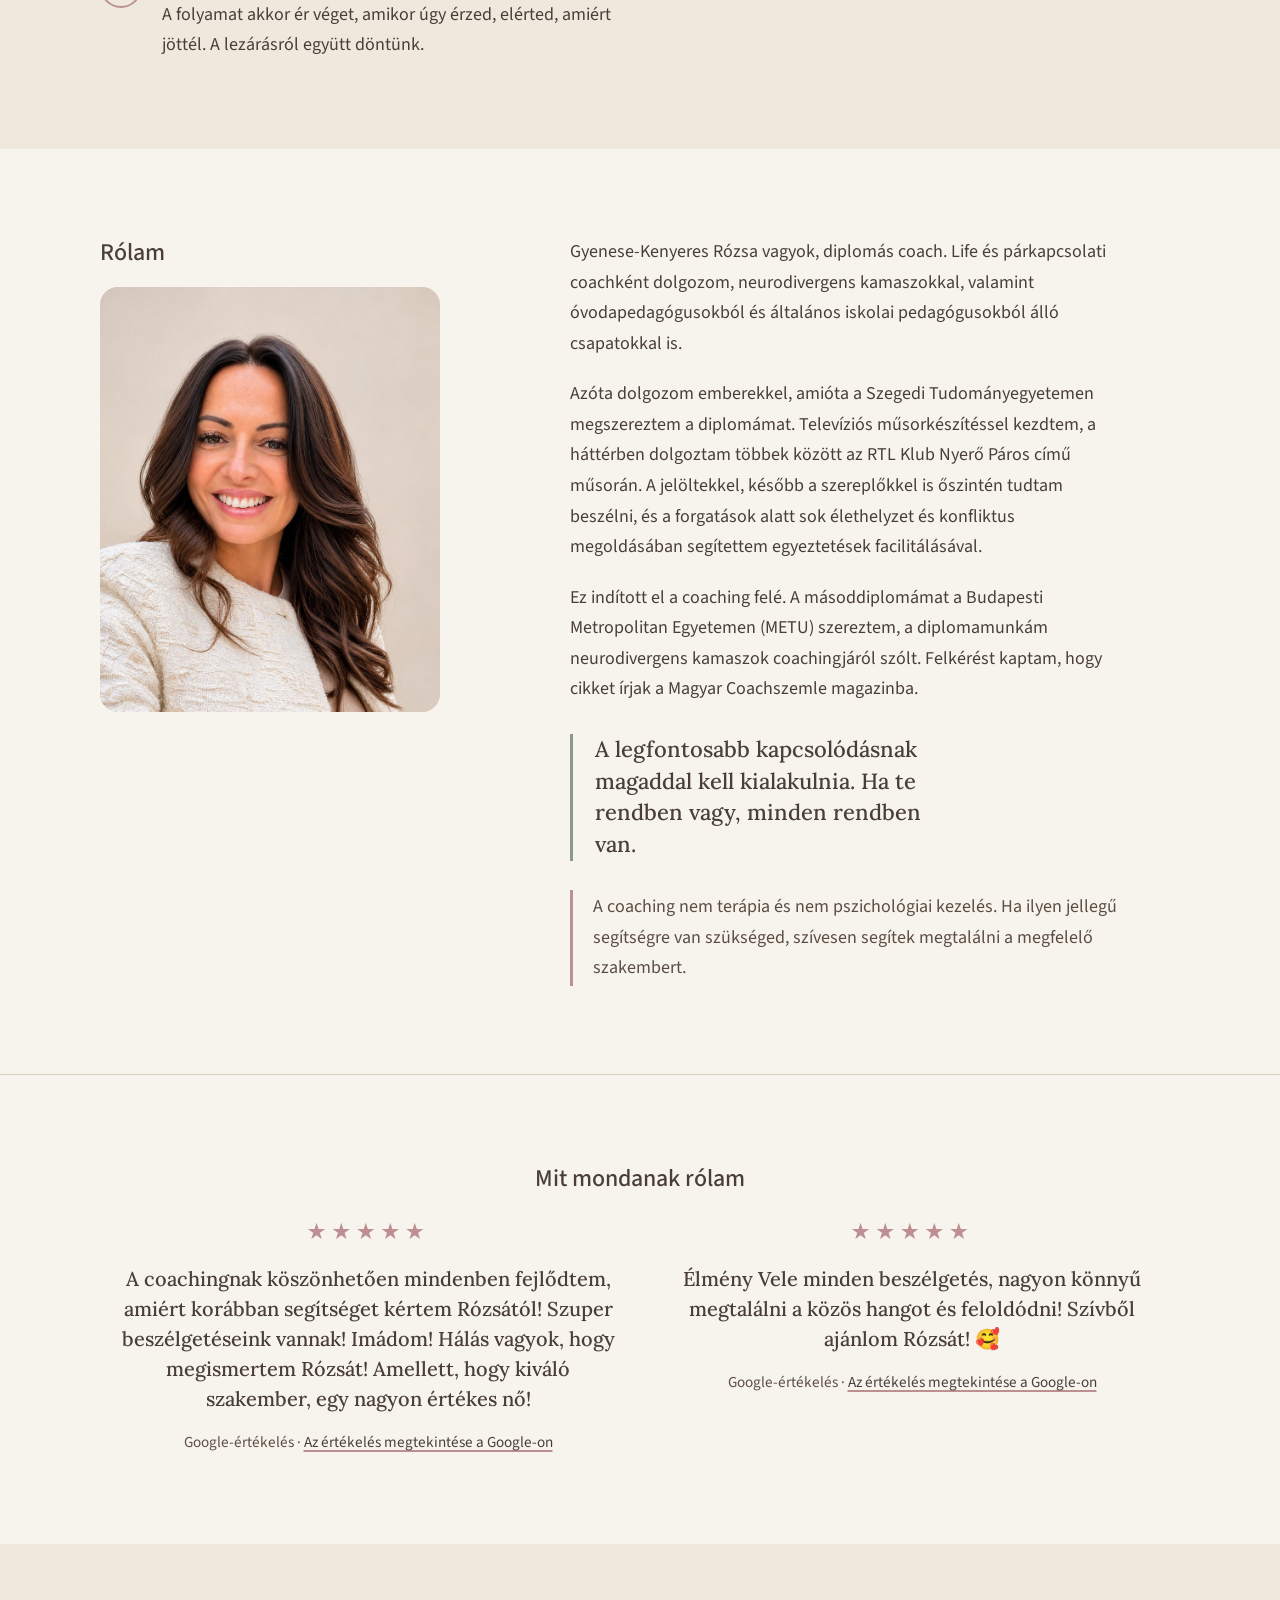
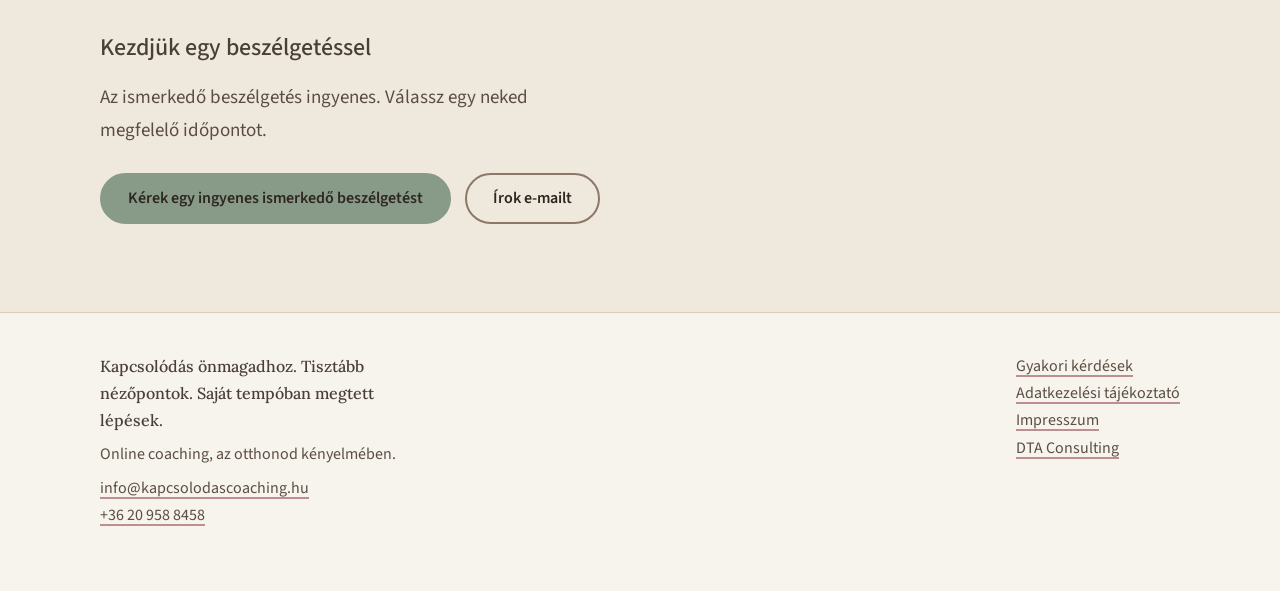
==== commit d5d4b138: "Add files via upload" ====
--- a/index.html
+++ b/index.html
@@ -117,7 +117,8 @@
           "addressLocality": "Budapest",
           "streetAddress": "Váci út 76. 3. em.",
           "addressCountry": "HU"
-        }
+        },
+        "url": "https://dta-consulting.hu"
       }
     },
     {
@@ -342,6 +343,7 @@
 <li><a href="gyik.html">Gyakori kérdések</a></li>
 <li><a href="adatkezeles.html">Adatkezelési tájékoztató</a></li>
 <li><a href="impresszum.html">Impresszum</a></li>
+<li><a href="https://dta-consulting.hu">DTA Consulting</a></li>
 </ul>
 </div></footer>
 <script data-goatcounter="https://kapcsolodas.goatcounter.com/count" async src="https://gc.zgo.at/count.js"></script>
--- a/assets/style.css
+++ b/assets/style.css
@@ -144,3 +144,5 @@
 .reviews .review{max-width:none}
 .reviews .review blockquote p{font-size:1.25rem}
 @media (max-width:820px){.reviews{grid-template-columns:1fr;gap:40px}}
+.side-photo{margin-top:1.4rem;max-width:420px}
+@media (max-width:820px){.side-photo{display:none}}
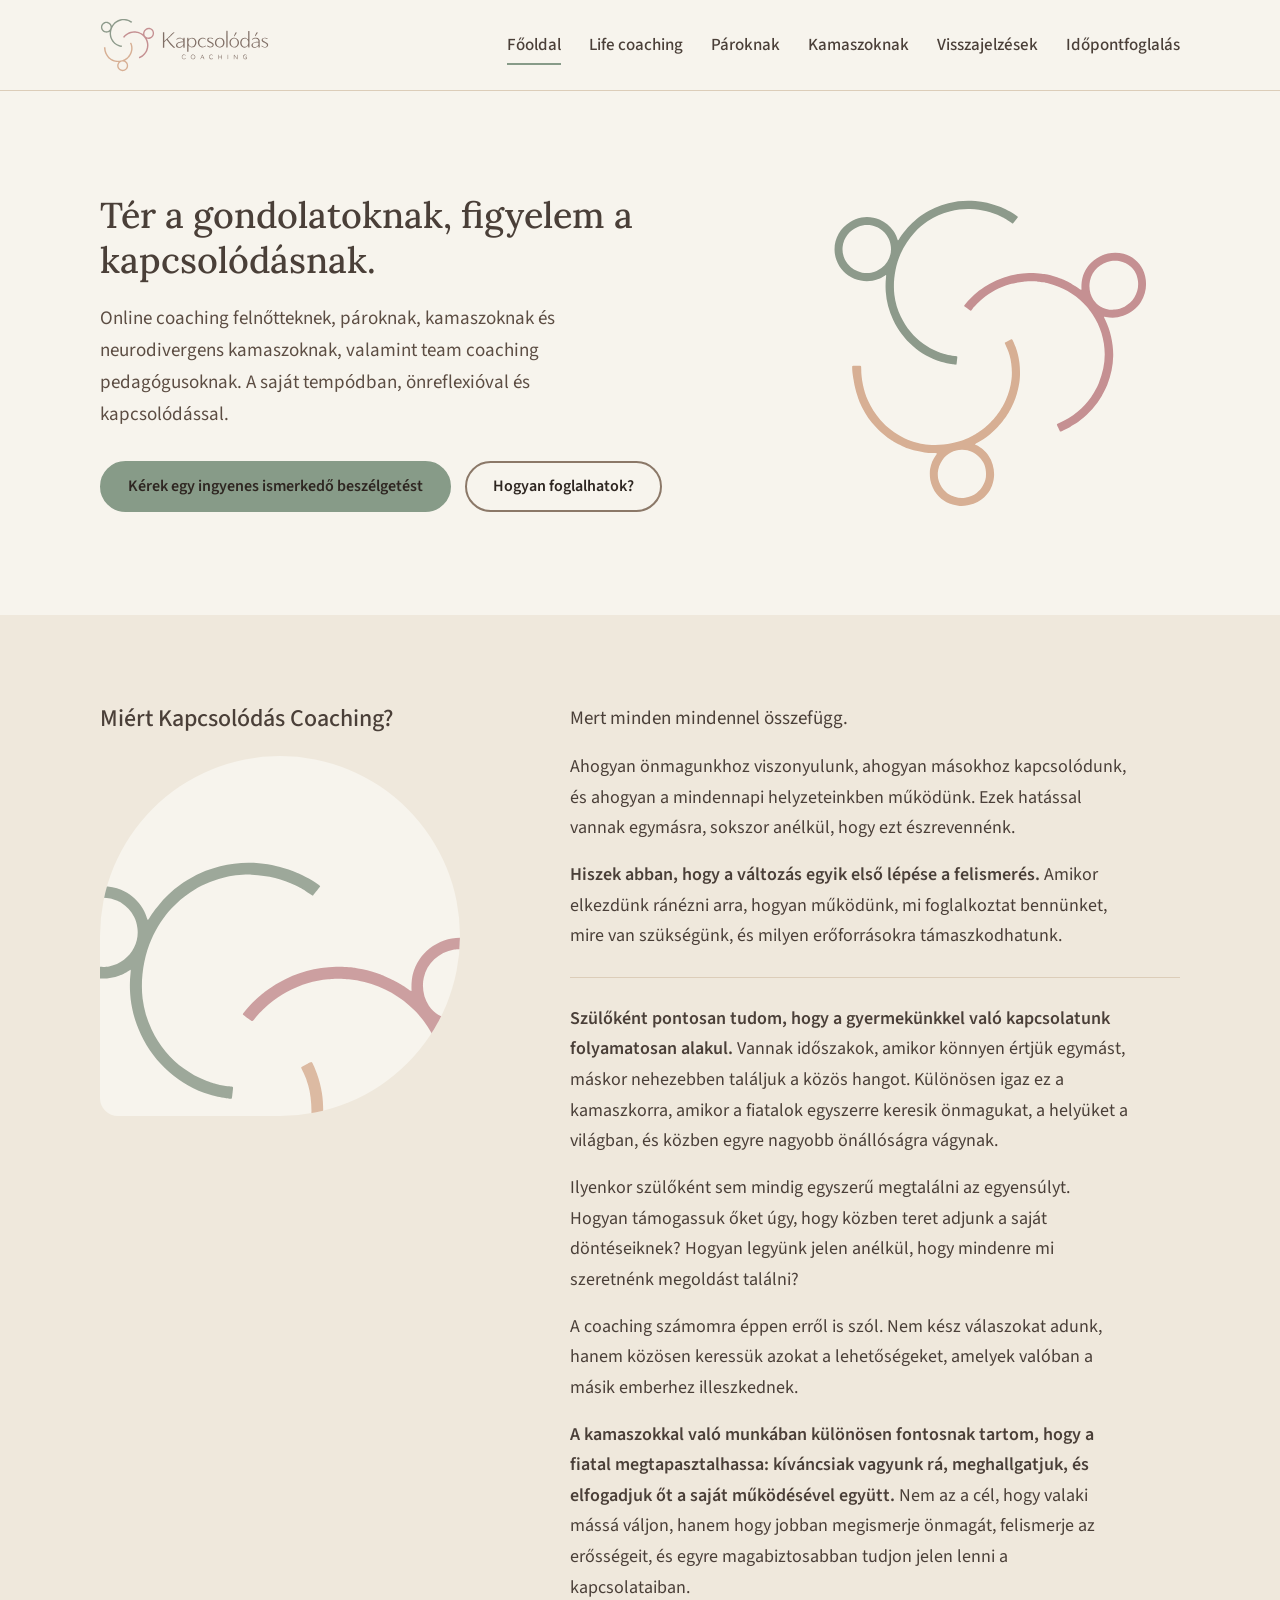
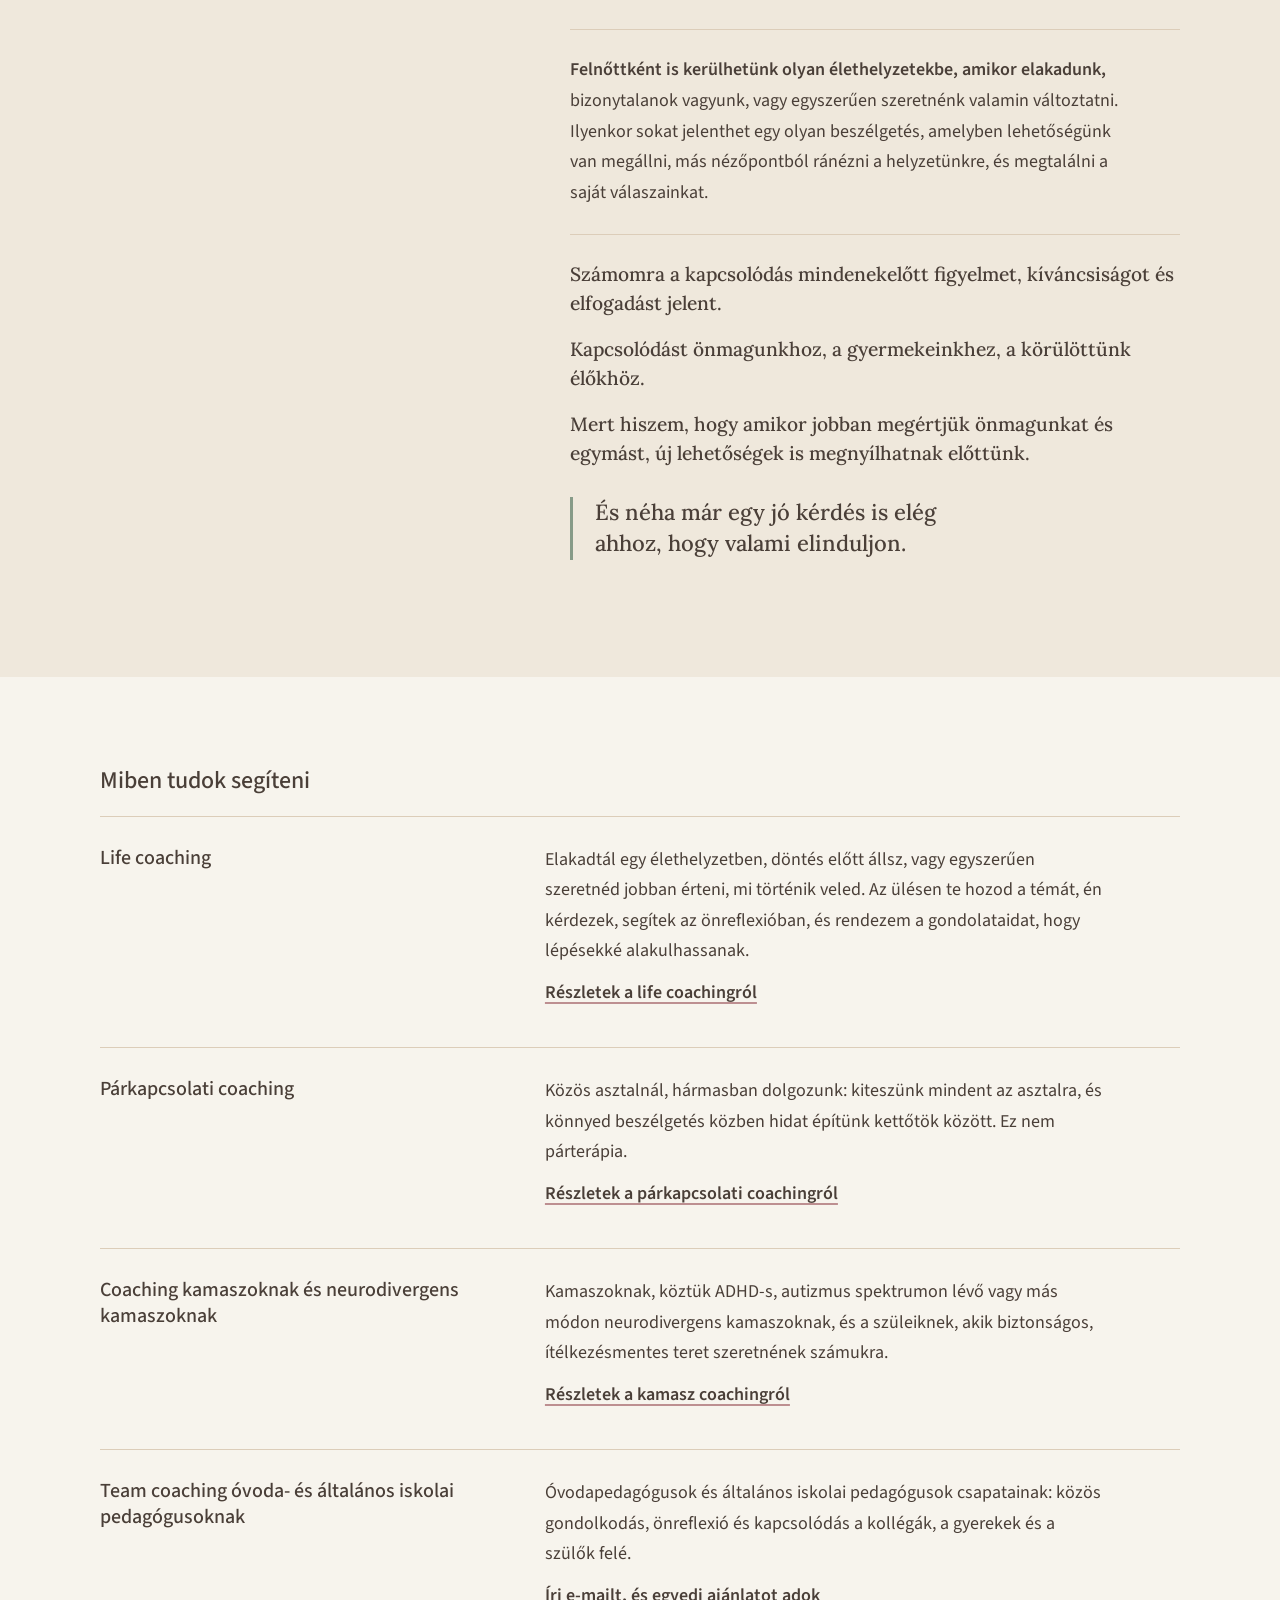
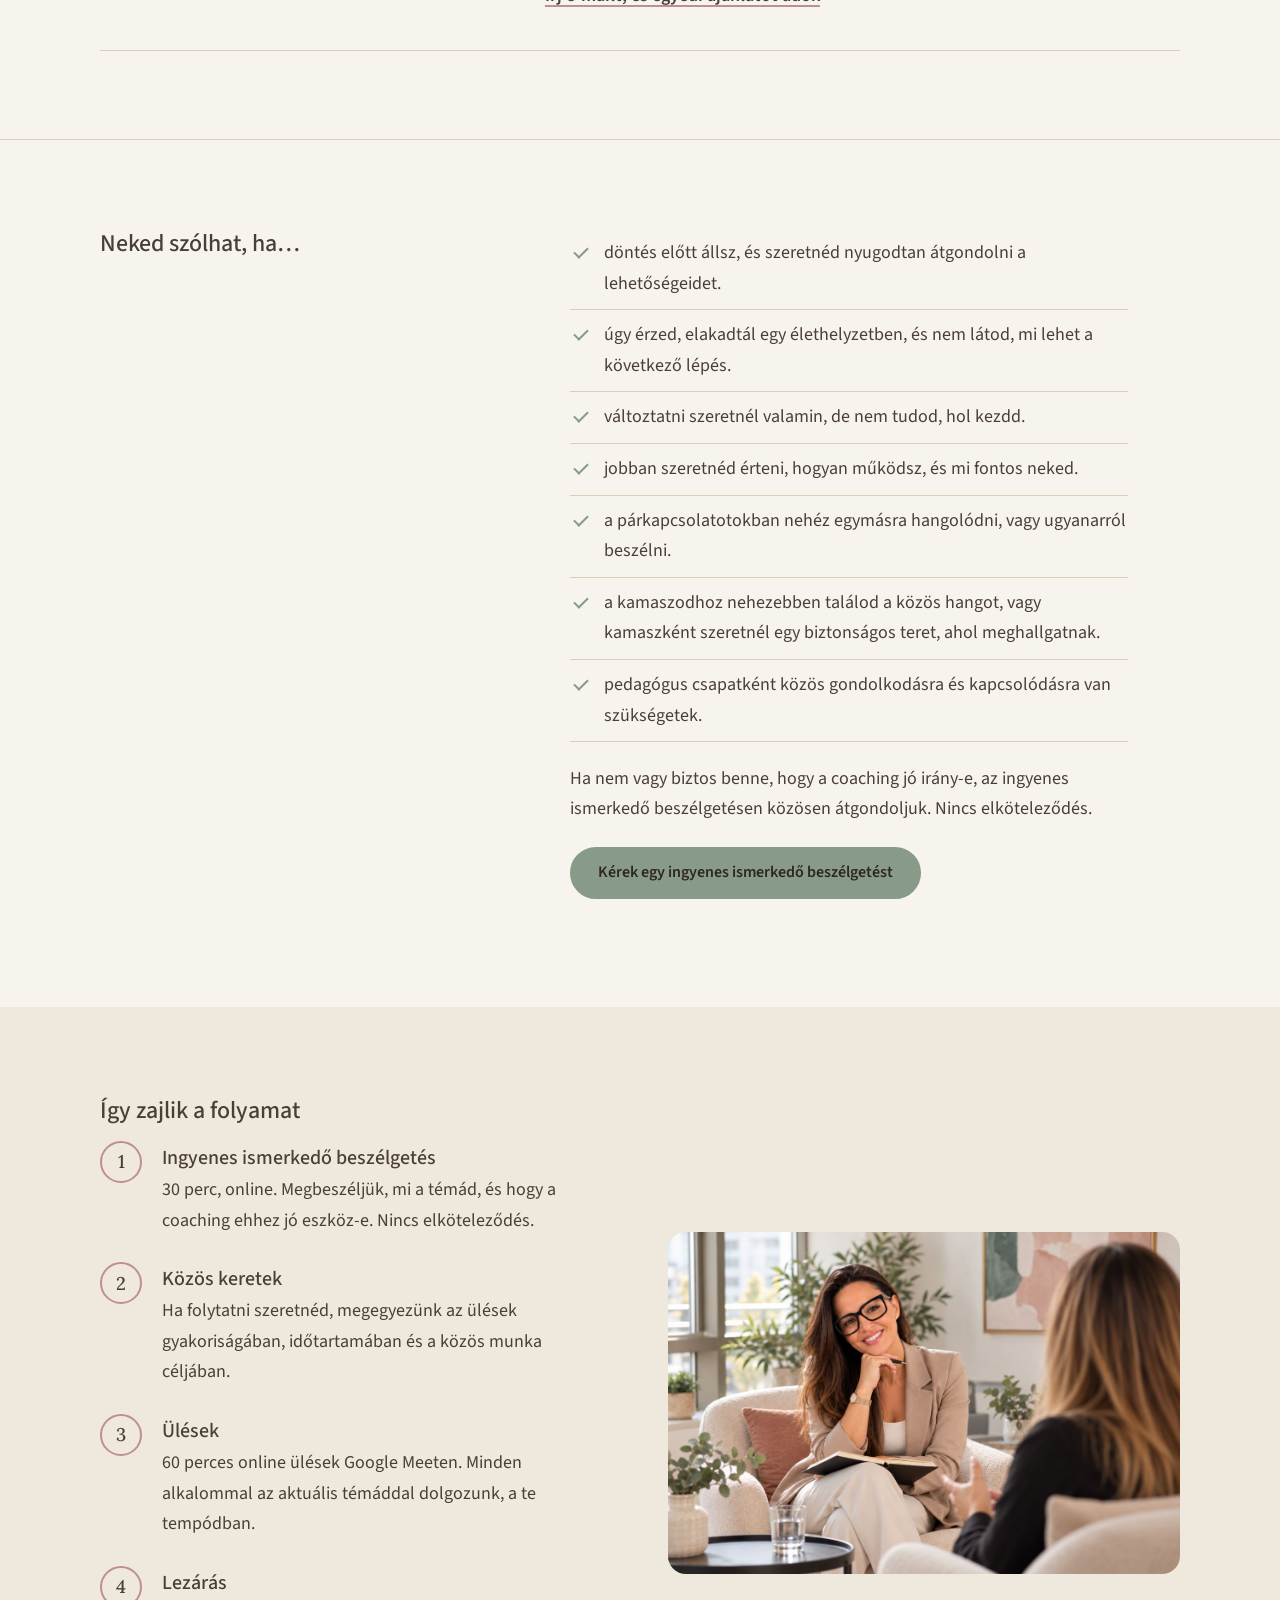
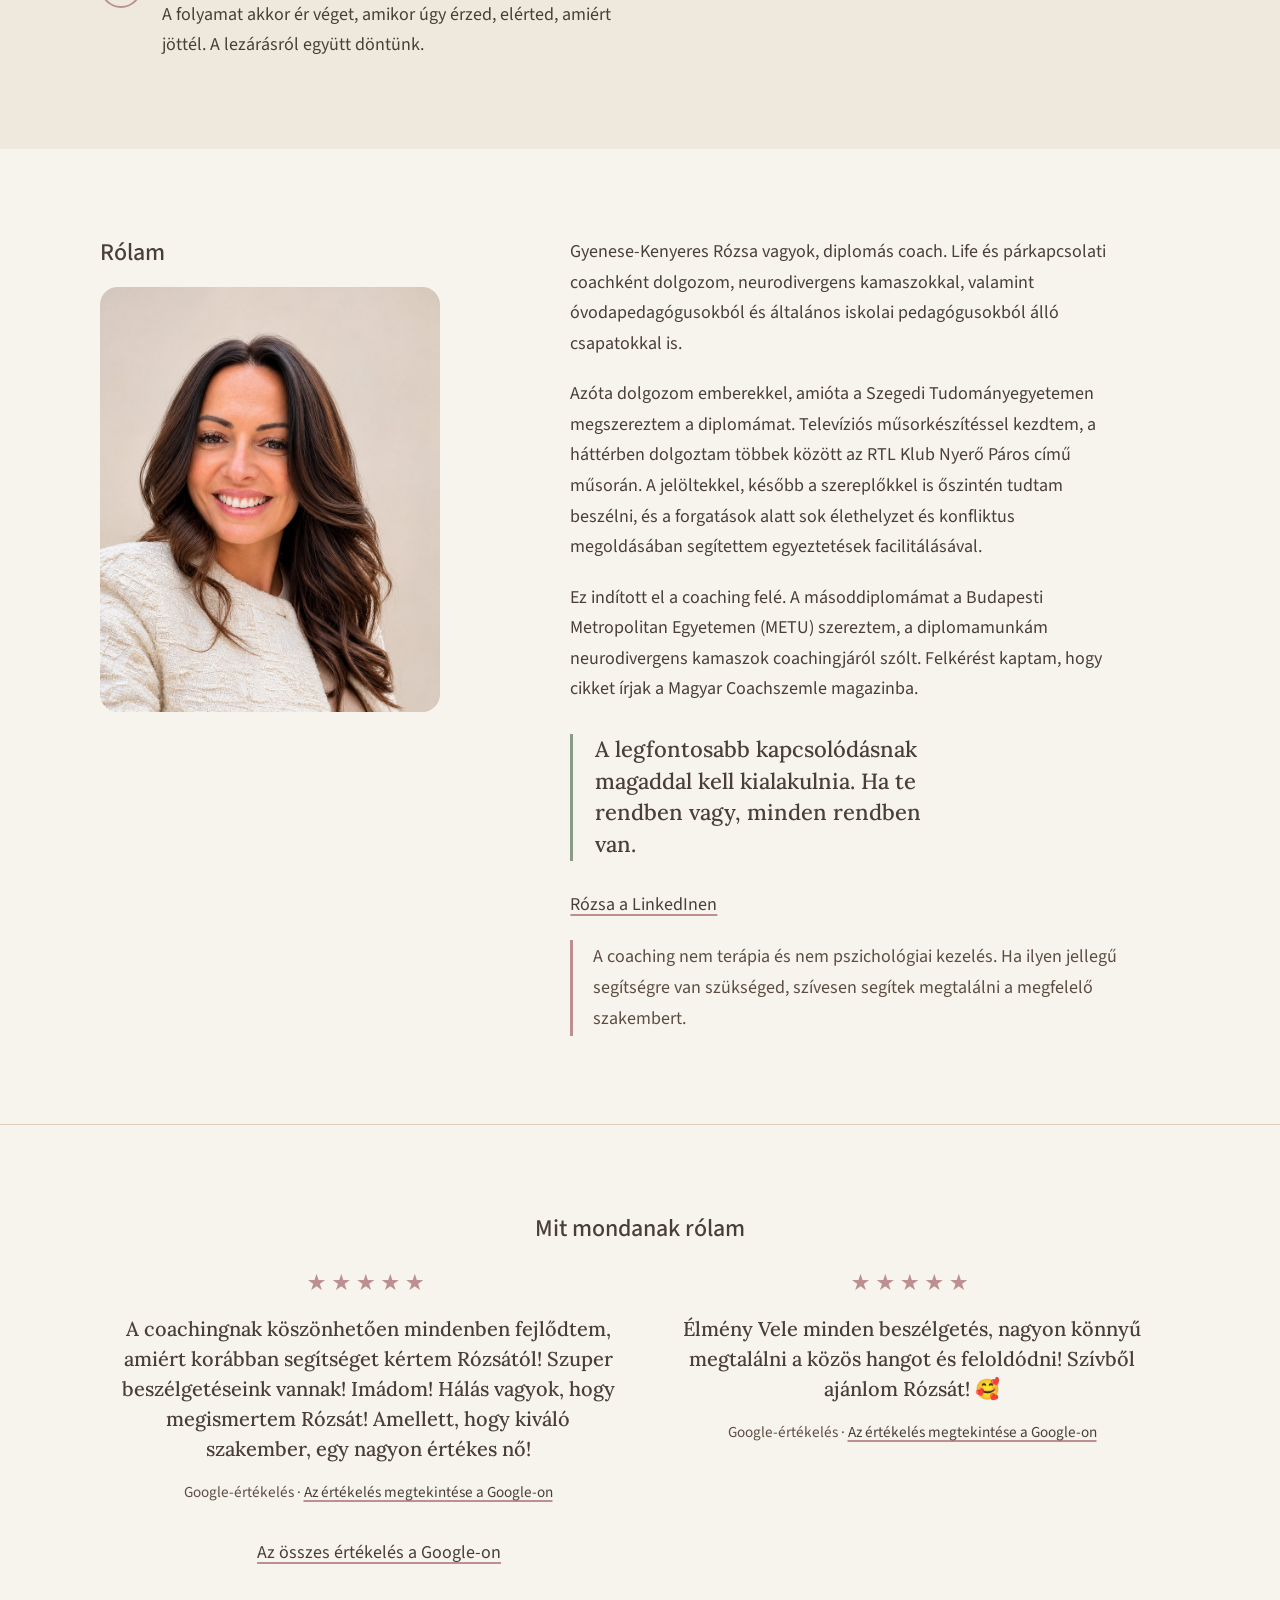
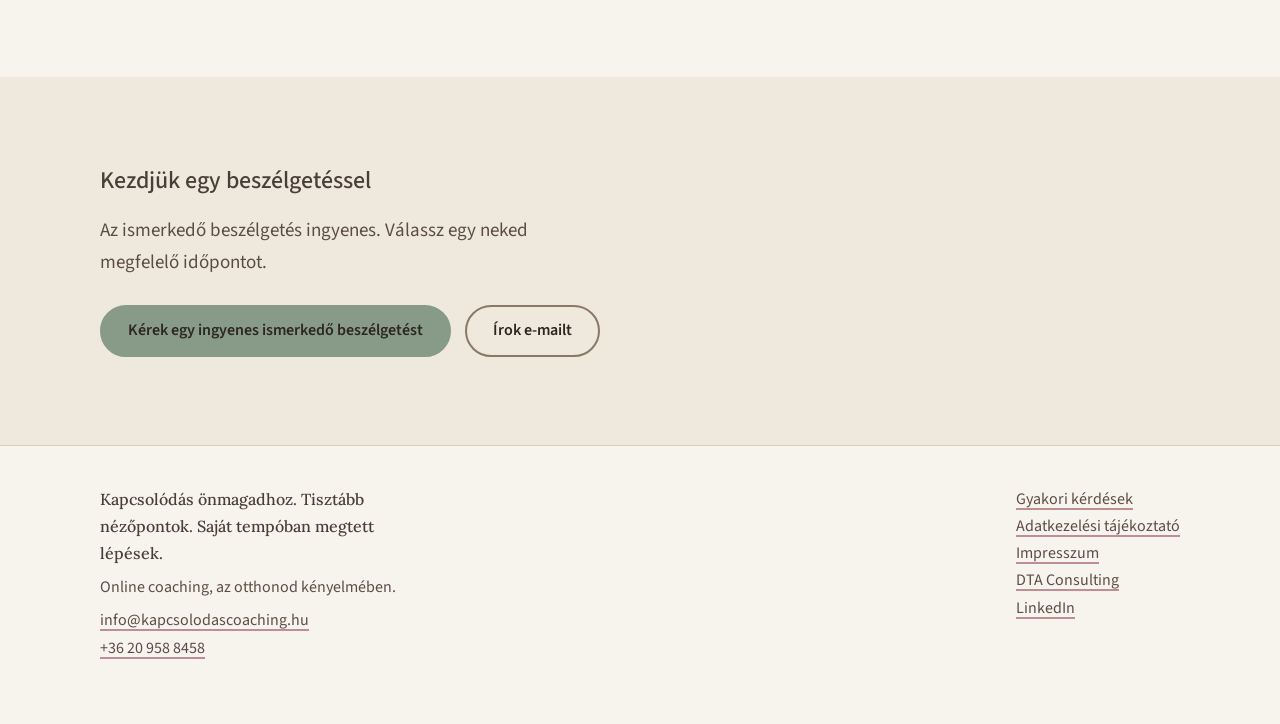
==== commit df5f2a6e: "Add files via upload" ====
--- a/index.html
+++ b/index.html
@@ -4,12 +4,12 @@
 <meta charset="utf-8">
 <meta name="viewport" content="width=device-width, initial-scale=1">
 <title>Kapcsolódás Coaching | Online coaching felnőtteknek, pároknak és kamaszoknak</title>
-<meta name="description" content="Kapcsolódás Coaching online coach: life és párkapcsolati coaching, coaching kamaszoknak és neurodivergens kamaszoknak, team coaching pedagógusoknak. Foglalj ingyenes ismerkedő beszélgetést.">
+<meta name="description" content="Online coaching: life és párkapcsolati coaching, kamaszoknak és neurodivergens kamaszoknak, team coaching pedagógusoknak. Ingyenes ismerkedő beszélgetés.">
 <link rel="canonical" href="https://kapcsolodascoaching.hu/">
 <meta property="og:type" content="website">
 <meta property="og:locale" content="hu_HU">
 <meta property="og:title" content="Kapcsolódás Coaching | Online coaching felnőtteknek, pároknak és kamaszoknak">
-<meta property="og:description" content="Kapcsolódás Coaching online coach: life és párkapcsolati coaching, coaching kamaszoknak és neurodivergens kamaszoknak, team coaching pedagógusoknak. Foglalj ingyenes ismerkedő beszélgetést.">
+<meta property="og:description" content="Online coaching: life és párkapcsolati coaching, kamaszoknak és neurodivergens kamaszoknak, team coaching pedagógusoknak. Ingyenes ismerkedő beszélgetés.">
 <meta property="og:image" content="https://kapcsolodascoaching.hu/assets/og.png">
 <meta name="twitter:card" content="summary_large_image">
 <script type="application/ld+json">
@@ -104,8 +104,10 @@
       },
       "telephone": "+36209588458",
       "sameAs": [
-        "https://www.linkedin.com/showcase/kapcsolodas-coaching/"
+        "https://www.linkedin.com/showcase/kapcsolodas-coaching/",
+        "https://maps.app.goo.gl/ShuTweqhRsfRSPGm8"
       ],
+      "hasMap": "https://maps.app.goo.gl/ShuTweqhRsfRSPGm8",
       "email": "info@kapcsolodascoaching.hu",
       "parentOrganization": {
         "@type": "Organization",
@@ -140,6 +142,9 @@
         "@id": "https://kapcsolodascoaching.hu/#organization"
       },
       "url": "https://kapcsolodascoaching.hu/#rolam",
+      "sameAs": [
+        "https://www.linkedin.com/in/rozsagyenese"
+      ],
       "image": "https://kapcsolodascoaching.hu/assets/rozsa.jpg"
     }
   ]
@@ -298,6 +303,7 @@
 <p>Ez indított el a coaching felé. A másoddiplomámat a Budapesti Metropolitan Egyetemen (METU) szereztem, a diplomamunkám neurodivergens kamaszok coachingjáról szólt. Felkérést kaptam, hogy cikket írjak a Magyar Coachszemle magazinba.</p>
       
       <blockquote class="credo"><p>A legfontosabb kapcsolódásnak magaddal kell kialakulnia. Ha te rendben vagy, minden rendben van.</p></blockquote>
+      <p><a class="more" href="https://www.linkedin.com/in/rozsagyenese" target="_blank" rel="noopener">Rózsa a LinkedInen</a></p>
       <div class="note"><p>A coaching nem terápia és nem pszichológiai kezelés. Ha ilyen jellegű segítségre van szükséged, szívesen segítek megtalálni a megfelelő szakembert.</p></div>
     </div>
   </div>
@@ -318,6 +324,7 @@
         <figcaption>Google-értékelés · <a href="https://maps.app.goo.gl/SbqftuAaC9WAWfjQ7" target="_blank" rel="noopener">Az értékelés megtekintése a Google-on</a></figcaption>
       </figure>
     </div>
+    <p style="text-align:center;margin-top:2rem"><a class="more" href="https://maps.app.goo.gl/ShuTweqhRsfRSPGm8" target="_blank" rel="noopener">Az összes értékelés a Google-on</a></p>
   </div>
 </section>
 
@@ -344,6 +351,7 @@
 <li><a href="adatkezeles.html">Adatkezelési tájékoztató</a></li>
 <li><a href="impresszum.html">Impresszum</a></li>
 <li><a href="https://dta-consulting.hu">DTA Consulting</a></li>
+<li><a href="https://www.linkedin.com/showcase/kapcsolodas-coaching/" rel="noopener">LinkedIn</a></li>
 </ul>
 </div></footer>
 <script data-goatcounter="https://kapcsolodas.goatcounter.com/count" async src="https://gc.zgo.at/count.js"></script>
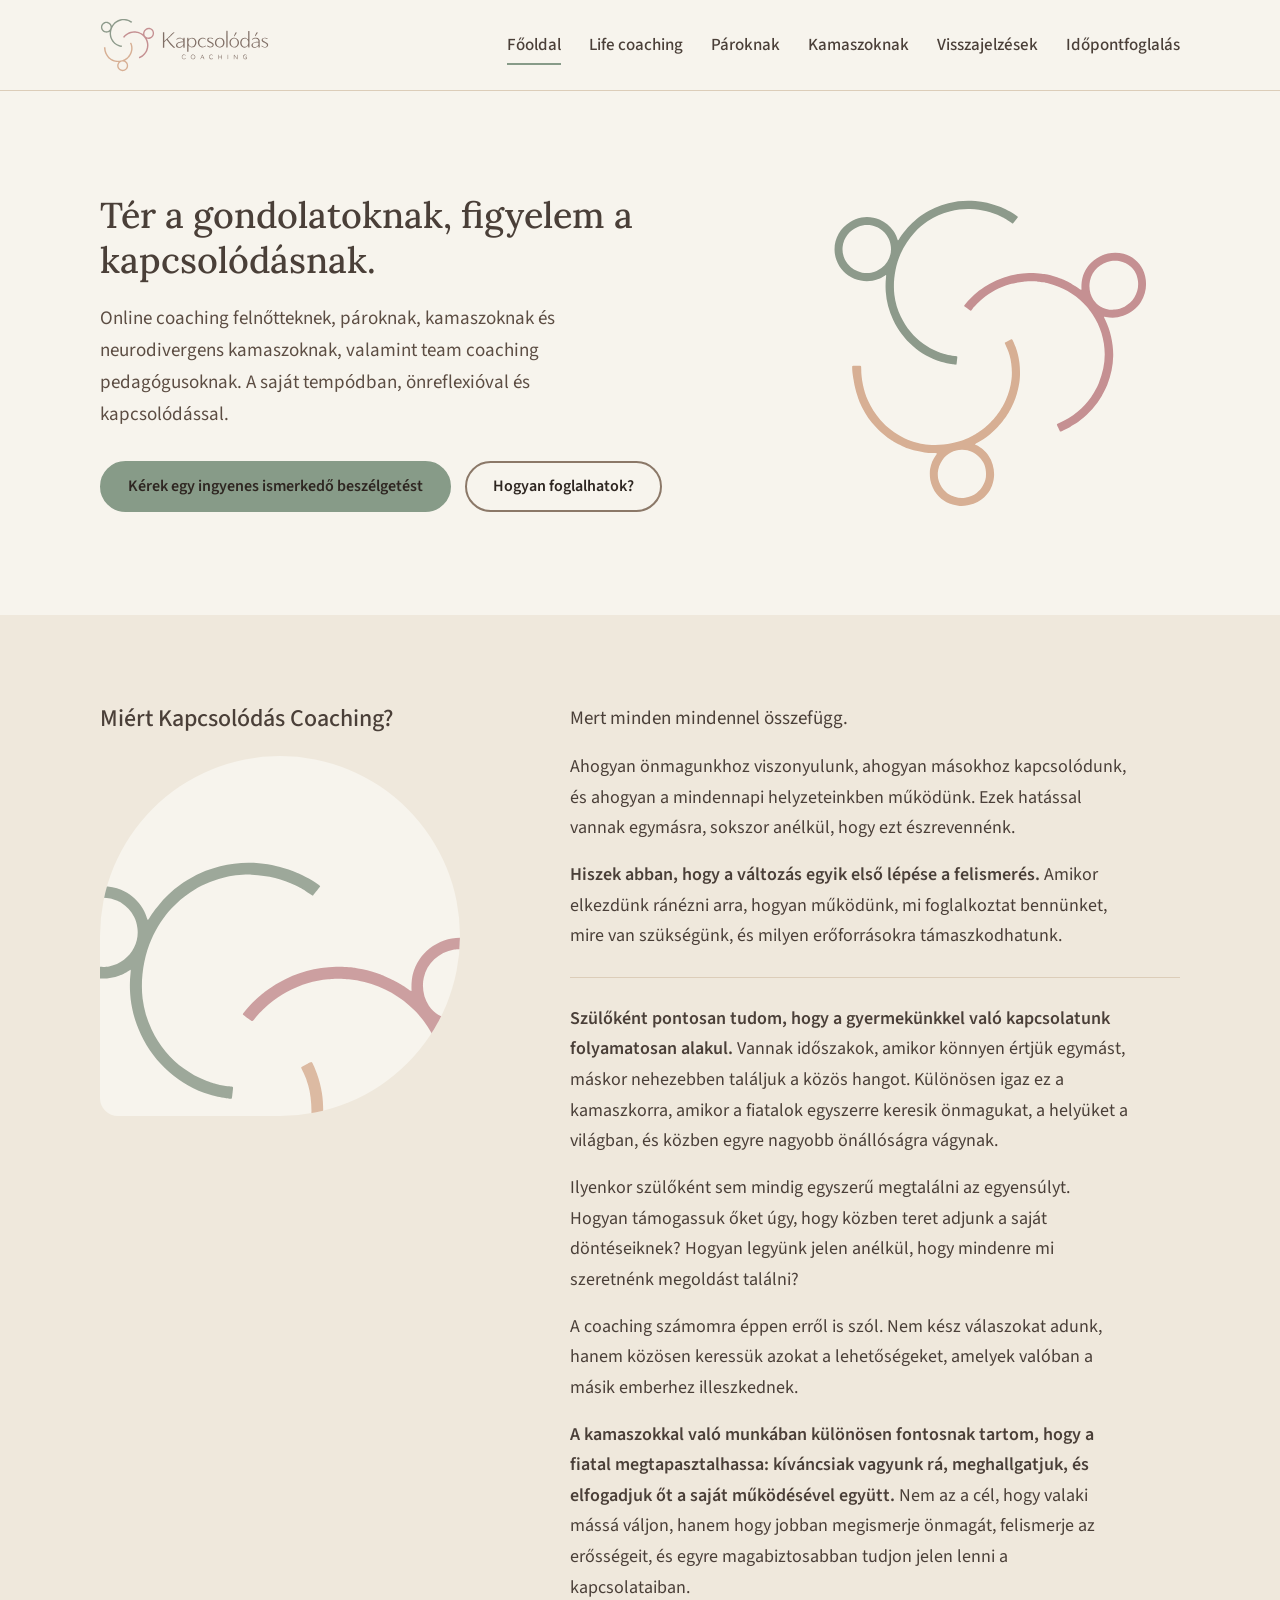
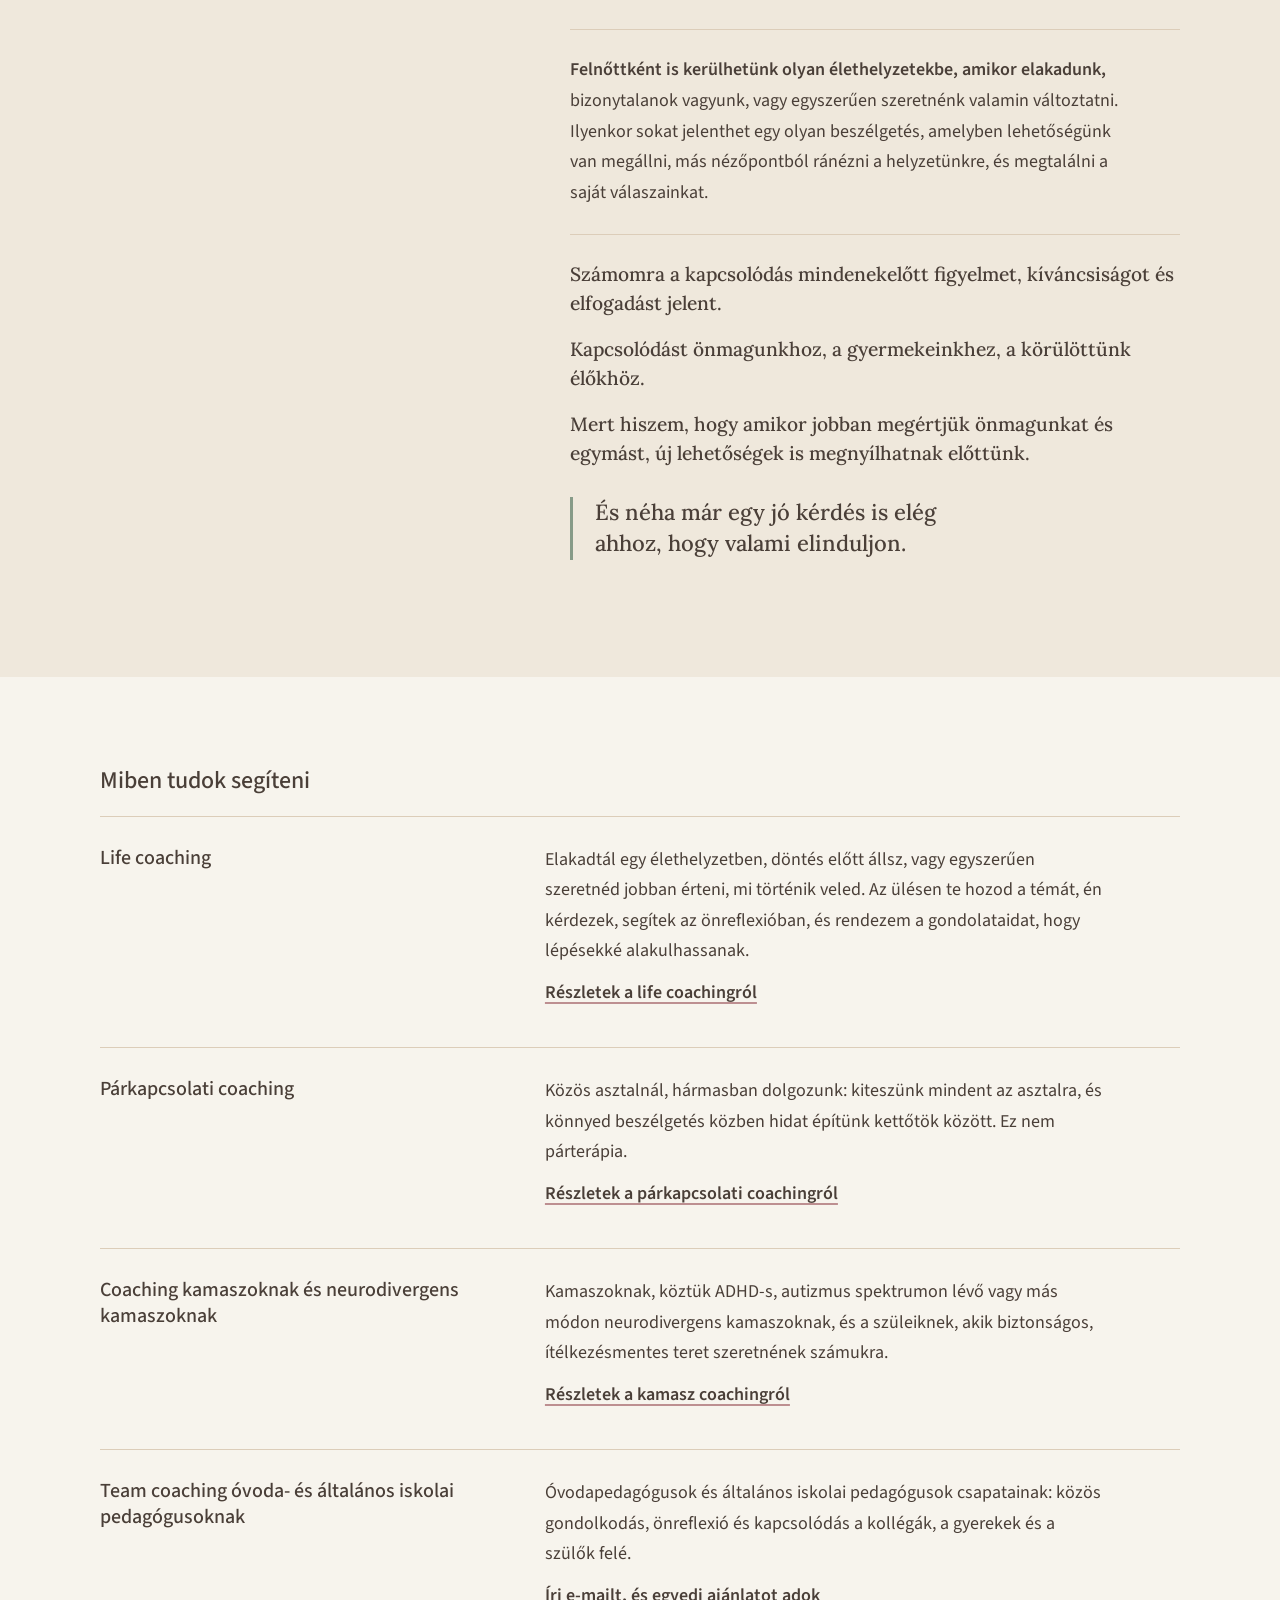
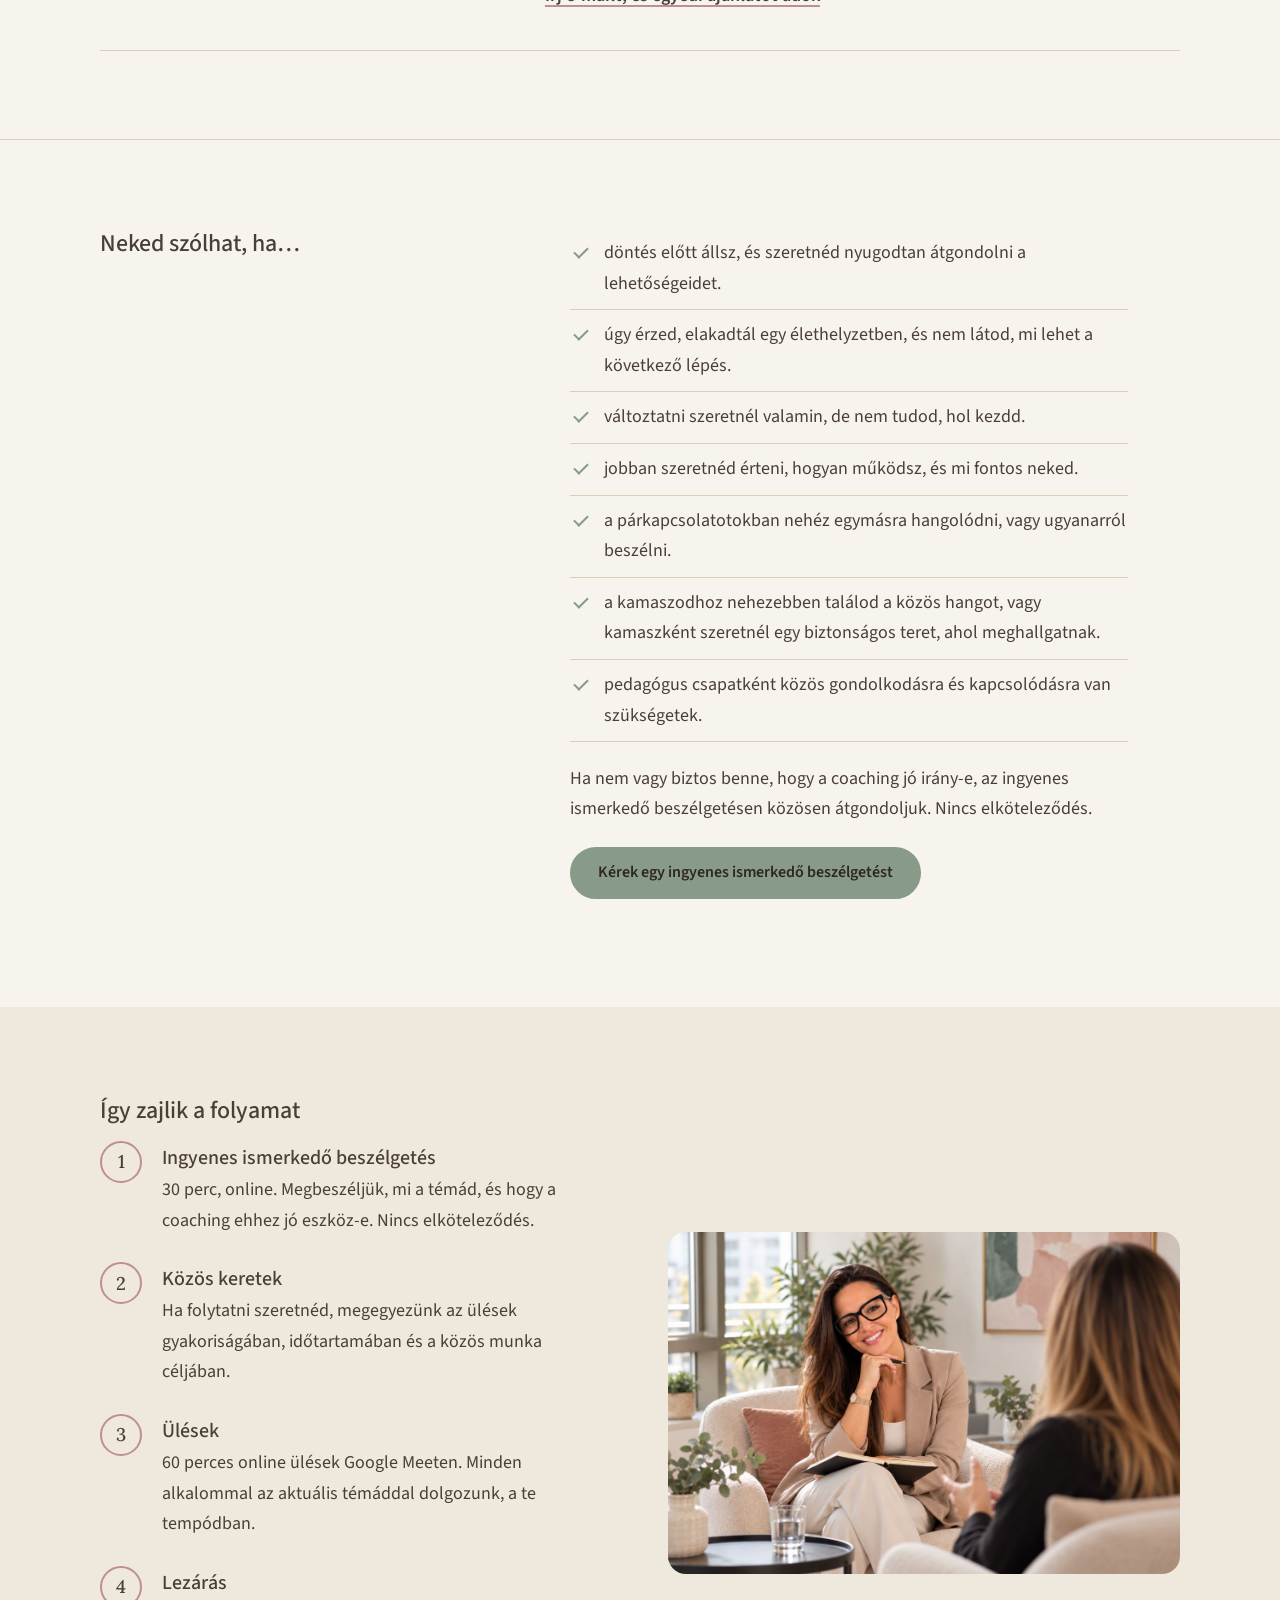
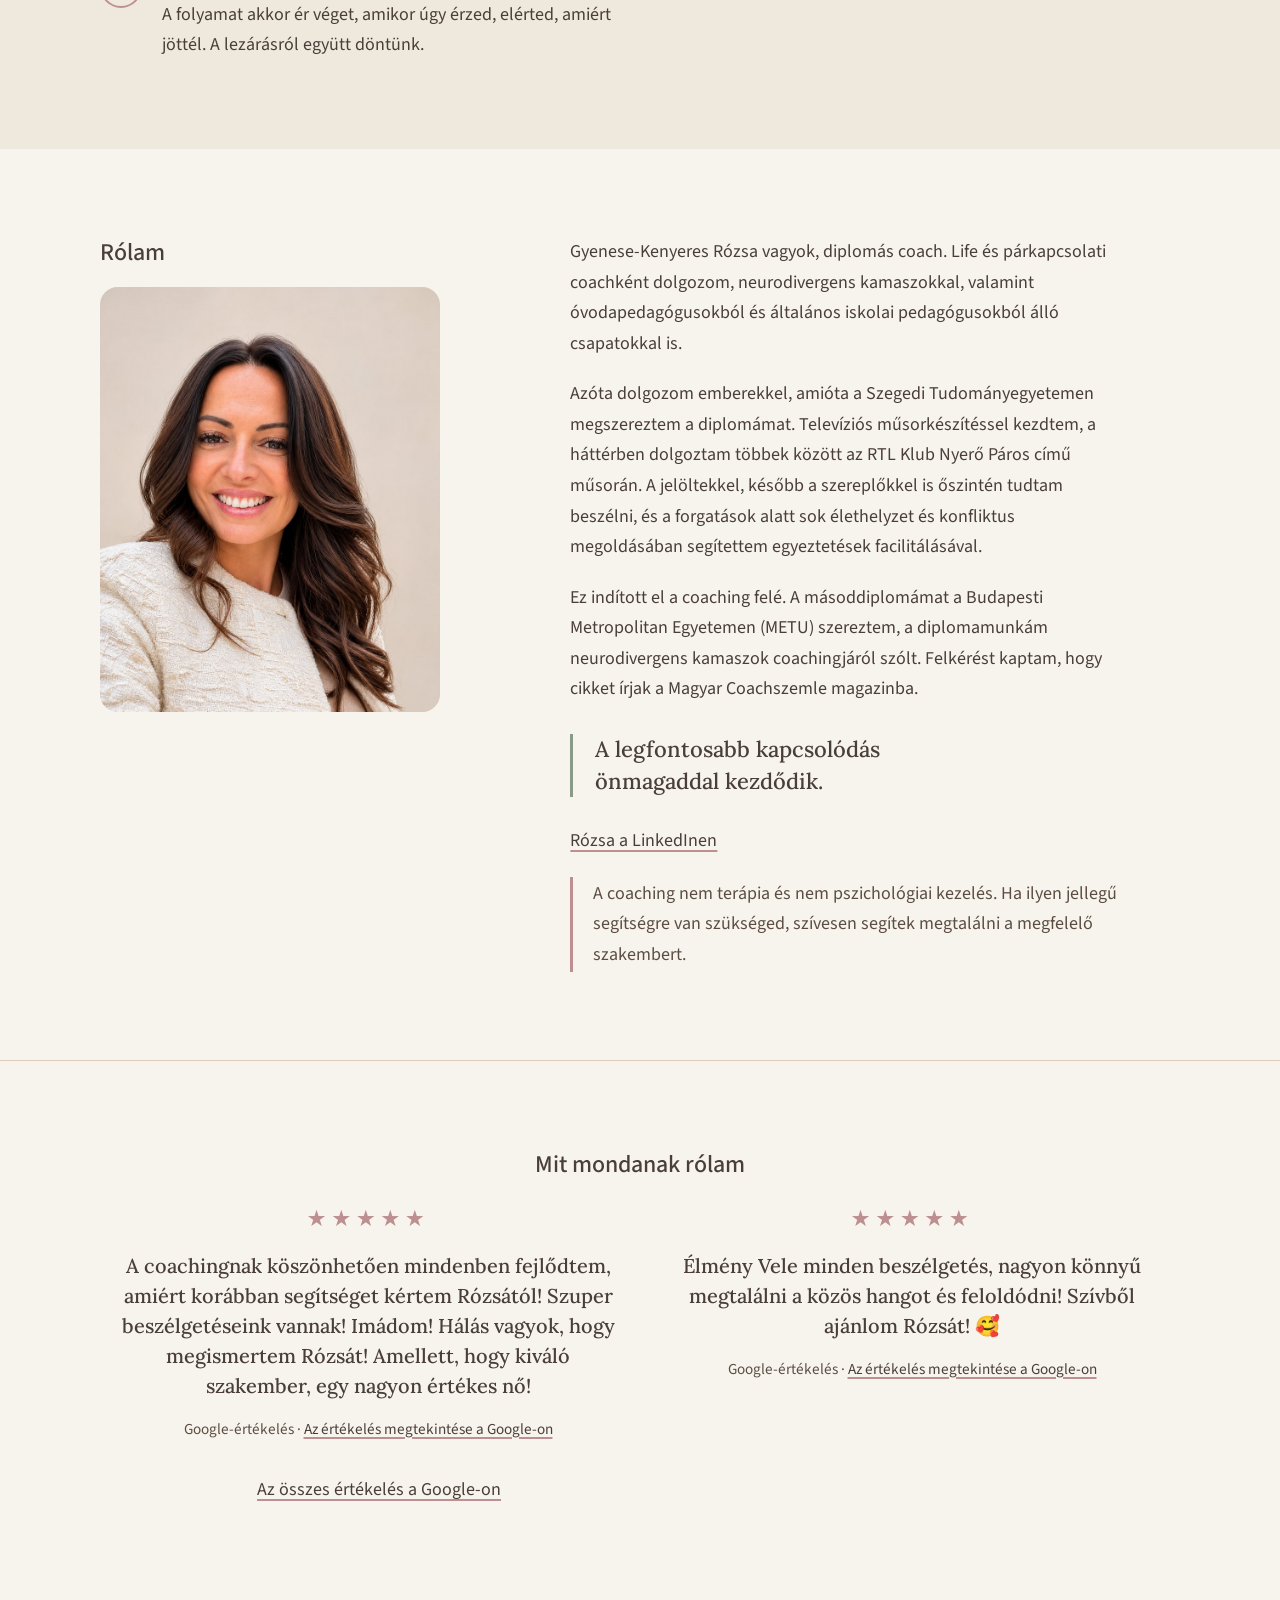
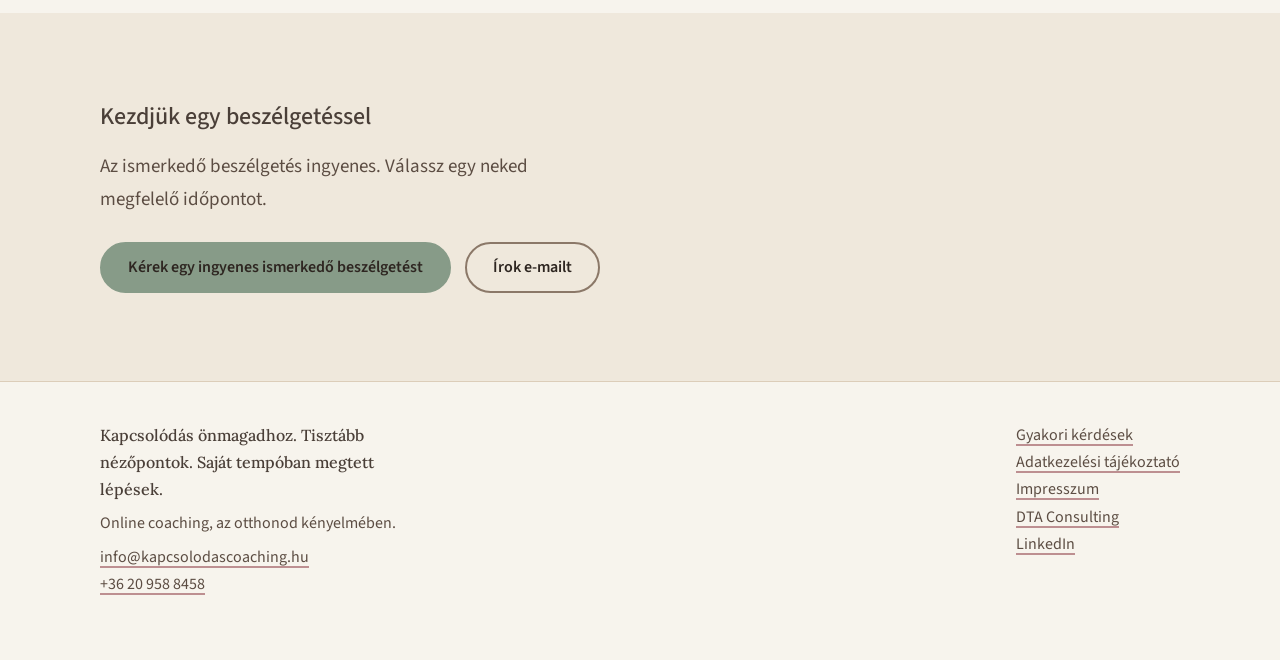
==== commit 0a6c8616: "Add files via upload" ====
--- a/index.html
+++ b/index.html
@@ -302,7 +302,7 @@
 <p>Azóta dolgozom emberekkel, amióta a Szegedi Tudományegyetemen megszereztem a diplomámat. Televíziós műsorkészítéssel kezdtem, a háttérben dolgoztam többek között az RTL Klub Nyerő Páros című műsorán. A jelöltekkel, később a szereplőkkel is őszintén tudtam beszélni, és a forgatások alatt sok élethelyzet és konfliktus megoldásában segítettem egyeztetések facilitálásával.</p>
 <p>Ez indított el a coaching felé. A másoddiplomámat a Budapesti Metropolitan Egyetemen (METU) szereztem, a diplomamunkám neurodivergens kamaszok coachingjáról szólt. Felkérést kaptam, hogy cikket írjak a Magyar Coachszemle magazinba.</p>
       
-      <blockquote class="credo"><p>A legfontosabb kapcsolódásnak magaddal kell kialakulnia. Ha te rendben vagy, minden rendben van.</p></blockquote>
+      <blockquote class="credo"><p>A legfontosabb kapcsolódás önmagaddal kezdődik.</p></blockquote>
       <p><a class="more" href="https://www.linkedin.com/in/rozsagyenese" target="_blank" rel="noopener">Rózsa a LinkedInen</a></p>
       <div class="note"><p>A coaching nem terápia és nem pszichológiai kezelés. Ha ilyen jellegű segítségre van szükséged, szívesen segítek megtalálni a megfelelő szakembert.</p></div>
     </div>
